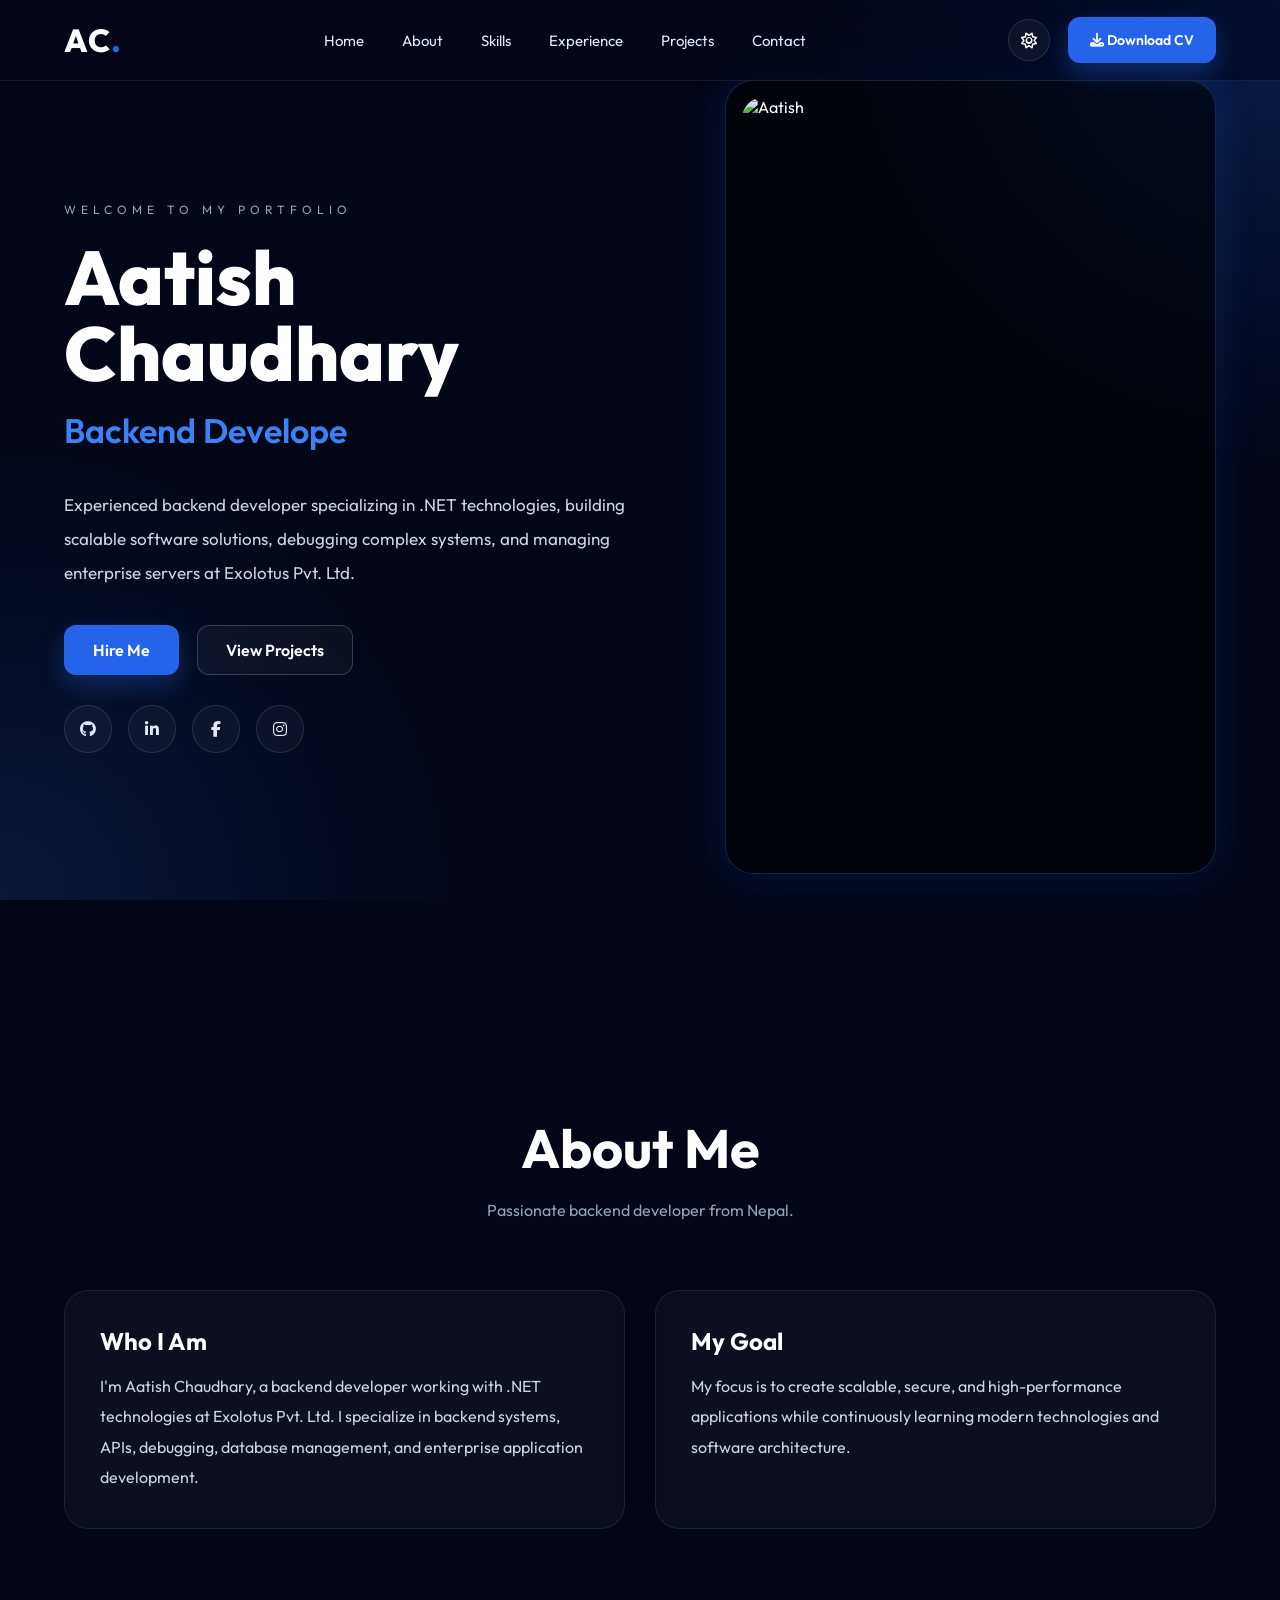
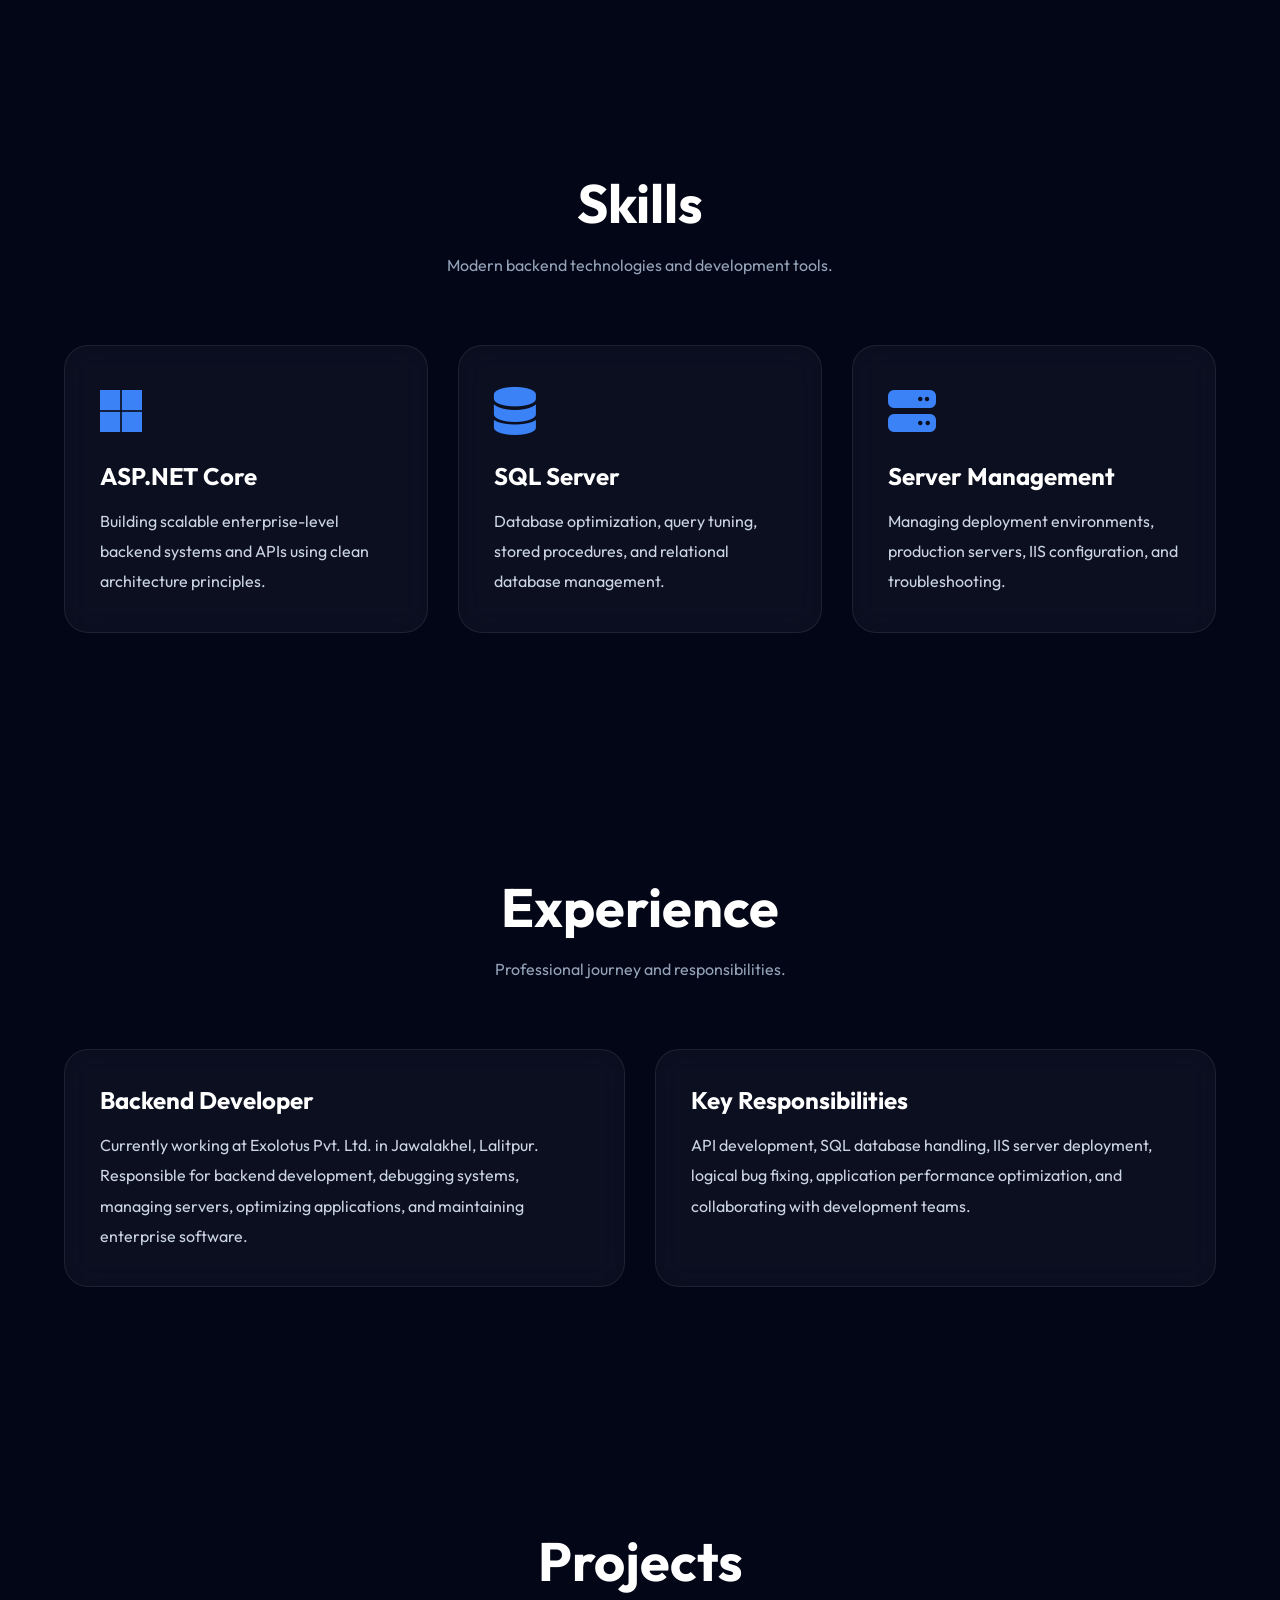
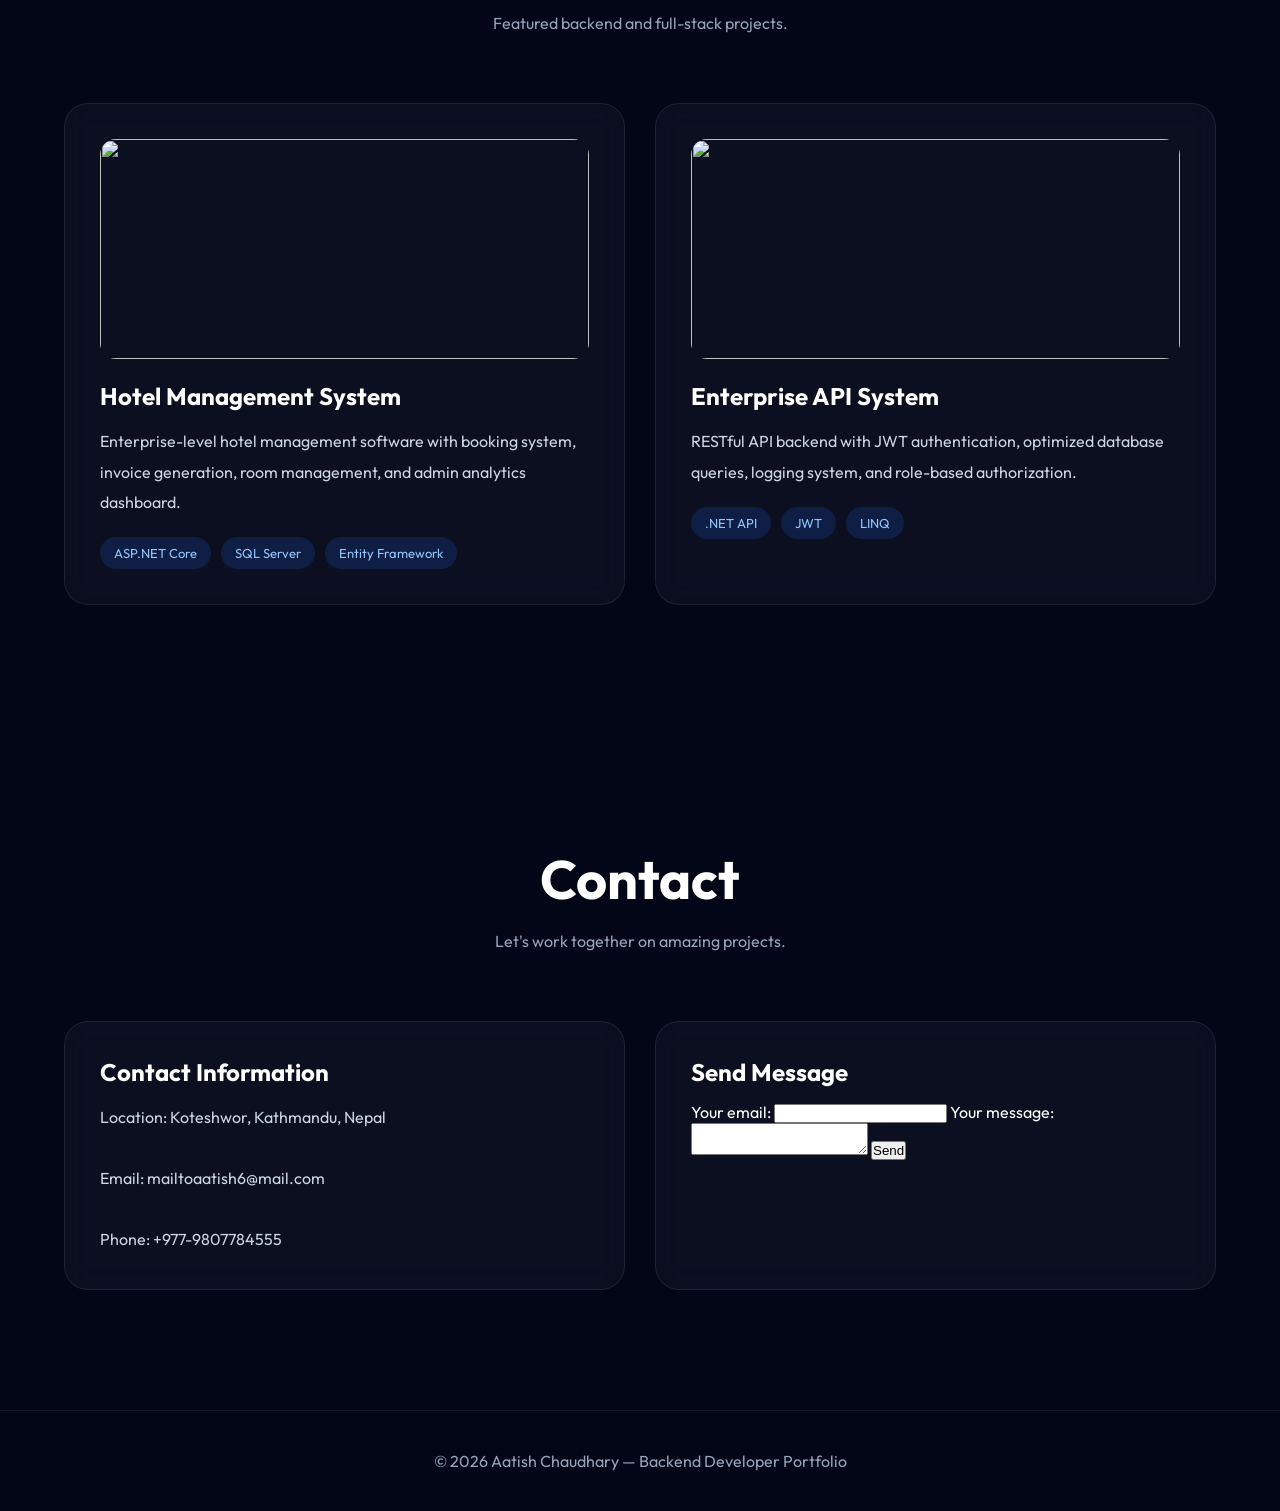
==== index.html @ d513e284 "Update index.html" ====
<!DOCTYPE html>
<html lang="en">
<head>
  <!-- Google tag (gtag.js) -->
<script async src="https://www.googletagmanager.com/gtag/js?id=G-N136J5QZ70"></script>
<script>
  window.dataLayer = window.dataLayer || [];
  function gtag(){dataLayer.push(arguments);}
  gtag('js', new Date());

  gtag('config', 'G-N136J5QZ70');
</script>
  <meta charset="UTF-8" />
  <meta name="viewport" content="width=device-width, initial-scale=1.0" />
  <title>Aatish Chaudhary | Portfolio</title>

  <link rel="preconnect" href="https://fonts.googleapis.com">
  <link rel="preconnect" href="https://fonts.gstatic.com" crossorigin>
  <link href="https://fonts.googleapis.com/css2?family=Outfit:wght@300;400;500;600;700;800&display=swap" rel="stylesheet">
  <link rel="stylesheet" href="https://cdnjs.cloudflare.com/ajax/libs/font-awesome/6.5.2/css/all.min.css"/>

  <style>
    *{
      margin:0;
      padding:0;
      box-sizing:border-box;
      scroll-behavior:smooth;
    }

    body{
      font-family:'Outfit',sans-serif;
      background:#020617;
      color:#fff;
      overflow-x:hidden;
    }

    body::before{
      content:'';
      position:fixed;
      inset:0;
      background:url('https://images.unsplash.com/photo-1516321318423-f06f85e504b3?q=80&w=1600&auto=format&fit=crop') center/cover;
      opacity:0.12;
      z-index:-2;
    }

    body::after{
      content:'';
      position:fixed;
      inset:0;
      background:radial-gradient(circle at top right, rgba(37,99,235,.25), transparent 30%),
      radial-gradient(circle at bottom left, rgba(59,130,246,.15), transparent 30%),
      #020617;
      z-index:-1;
    }

    .container{
      width:90%;
      max-width:1250px;
      margin:auto;
    }

    header{
      position:fixed;
      width:100%;
      top:0;
      z-index:999;
      border-bottom:1px solid rgba(255,255,255,0.08);
      backdrop-filter:blur(12px);
      background:rgba(2,6,23,0.55);
    }

    nav{
      height:80px;
      display:flex;
      justify-content:space-between;
      align-items:center;
    }

    .logo{
      font-size:32px;
      font-weight:800;
      letter-spacing:1px;
    }

    .logo span{
      color:#2563eb;
    }

    .nav-links{
      display:flex;
      gap:38px;
      list-style:none;
    }

    .nav-links a{
      color:#dbeafe;
      text-decoration:none;
      font-size:15px;
      transition:.3s;
    }

    .nav-links a:hover{
      color:#3b82f6;
    }

    .right-nav{
      display:flex;
      align-items:center;
      gap:18px;
    }

    .theme-btn{
      width:42px;
      height:42px;
      border-radius:50%;
      border:1px solid rgba(255,255,255,.12);
      display:flex;
      justify-content:center;
      align-items:center;
      cursor:pointer;
      color:#fff;
      background:rgba(255,255,255,0.04);
    }

    .cv-btn{
      background:#2563eb;
      color:#fff;
      padding:14px 22px;
      border-radius:12px;
      text-decoration:none;
      font-size:14px;
      font-weight:600;
      box-shadow:0 10px 25px rgba(37,99,235,.35);
      transition:.3s;
    }

    .cv-btn:hover{
      transform:translateY(-3px);
    }

    .hero{
      min-height:100vh;
      display:flex;
      align-items:center;
      padding-top:80px;
    }

    .hero-wrapper{
      display:grid;
      grid-template-columns:1.1fr .9fr;
      align-items:center;
      gap:60px;
    }

    .small-text{
      letter-spacing:5px;
      color:#94a3b8;
      font-size:12px;
      margin-bottom:22px;
    }

    .hero h1{
      font-size:76px;
      line-height:1;
      margin-bottom:18px;
      font-weight:800;
    }

    .typing{
      font-size:34px;
      color:#3b82f6;
      font-weight:600;
      height:55px;
      margin-bottom:24px;
    }

    .hero p{
      color:#cbd5e1;
      line-height:2;
      max-width:650px;
      margin-bottom:35px;
      font-size:17px;
    }

    .hero-buttons{
      display:flex;
      gap:18px;
      margin-bottom:30px;
      flex-wrap:wrap;
    }

    .btn{
      padding:14px 28px;
      border-radius:12px;
      text-decoration:none;
      font-weight:600;
      transition:.3s;
      border:1px solid transparent;
    }

    .btn-primary{
      background:#2563eb;
      color:#fff;
      box-shadow:0 10px 25px rgba(37,99,235,.3);
    }

    .btn-secondary{
      border:1px solid rgba(255,255,255,.18);
      color:#fff;
      background:rgba(255,255,255,.04);
    }

    .btn:hover{
      transform:translateY(-5px);
    }

    .social-icons{
      display:flex;
      gap:16px;
    }

    .social-icons a{
      width:48px;
      height:48px;
      border-radius:50%;
      border:1px solid rgba(255,255,255,.12);
      display:flex;
      justify-content:center;
      align-items:center;
      color:#dbeafe;
      text-decoration:none;
      transition:.3s;
      background:rgba(255,255,255,.03);
    }

    .social-icons a:hover{
      background:#2563eb;
      transform:translateY(-4px);
      border-color:#2563eb;
    }

    .hero-image{
      display:flex;
      justify-content:center;
    }

    .image-box{
      width:100%;
      max-width:520px;
      border-radius:28px;
      padding:16px;
      background:rgba(0,0,0,.55);
      border:1px solid rgba(59,130,246,.25);
      box-shadow:0 0 40px rgba(37,99,235,.18);
    }

    .image-box img{
      width:100%;
      height:760px;
      object-fit:cover;
      border-radius:22px;
      display:block;
    }

    section{
      padding:120px 0;
    }

    .section-title{
      font-size:54px;
      text-align:center;
      margin-bottom:18px;
      font-weight:700;
    }

    .section-subtitle{
      text-align:center;
      color:#94a3b8;
      margin-bottom:70px;
    }

    .glass-card{
      background:rgba(255,255,255,.04);
      border:1px solid rgba(255,255,255,.08);
      border-radius:24px;
      padding:35px;
      backdrop-filter:blur(15px);
      transition:.4s;
    }

    .glass-card:hover{
      transform:translateY(-8px);
      border-color:#2563eb;
    }

    .skills-grid,
    .project-grid{
      display:grid;
      grid-template-columns:repeat(auto-fit,minmax(280px,1fr));
      gap:30px;
    }

    .skill-icon{
      font-size:48px;
      margin-bottom:20px;
      color:#3b82f6;
    }

    .glass-card h3{
      margin-bottom:15px;
      font-size:24px;
    }

    .glass-card p{
      color:#cbd5e1;
      line-height:1.9;
    }

    .project-img{
      width:100%;
      height:220px;
      border-radius:16px;
      object-fit:cover;
      margin-bottom:22px;
    }

    .tags{
      display:flex;
      gap:10px;
      flex-wrap:wrap;
      margin-top:20px;
    }

    .tags span{
      background:rgba(37,99,235,.18);
      color:#93c5fd;
      padding:8px 14px;
      border-radius:50px;
      font-size:13px;
    }

    footer{
      text-align:center;
      padding:40px 20px;
      border-top:1px solid rgba(255,255,255,.08);
      color:#94a3b8;
    }

    .menu-btn{
      display:none;
      font-size:28px;
      cursor:pointer;
    }

    .fade-up{
      opacity:0;
      transform:translateY(60px);
      transition:all .8s ease;
    }

    .fade-up.show{
      opacity:1;
      transform:translateY(0);
    }

    @media(max-width:992px){
      .hero-wrapper{
        grid-template-columns:1fr;
      }

      .hero-image{
        order:-1;
      }

      .hero h1{
        font-size:58px;
      }
    }

    @media(max-width:768px){
      .nav-links{
        position:absolute;
        top:85px;
        right:-100%;
        flex-direction:column;
        width:260px;
        padding:30px;
        background:#081120;
        border-radius:20px;
        transition:.4s;
      }

      .nav-links.active{
        right:5%;
      }

      .menu-btn{
        display:block;
      }

      .hero h1{
        font-size:46px;
      }

      .typing{
        font-size:28px;
      }

      .image-box img{
        height:540px;
      }

      .cv-btn{
        display:none;
      }
    }
  </style>
</head>
<body>

<header>
  <div class="container">
    <nav>
      <div class="logo">AC<span>.</span></div>

      <ul class="nav-links" id="navLinks">
        <li><a href="#home">Home</a></li>
        <li><a href="#about">About</a></li>
        <li><a href="#skills">Skills</a></li>
        <li><a href="#experience">Experience</a></li>
        <li><a href="#projects">Projects</a></li>
        <li><a href="#contact">Contact</a></li>
      </ul>

      <div class="right-nav">
        <div class="theme-btn">
          <i class="fa-regular fa-sun"></i>
        </div>

        <a href="#" class="cv-btn">
          <i class="fa-solid fa-download"></i>
          Download CV
        </a>

        <div class="menu-btn" id="menuBtn">
          <i class="fa-solid fa-bars"></i>
        </div>
      </div>
    </nav>
  </div>
</header>

<section class="hero" id="home">
  <div class="container">
    <div class="hero-wrapper">

      <div class="hero-content fade-up">
        <div class="small-text">WELCOME TO MY PORTFOLIO</div>

        <h1>Aatish Chaudhary</h1>

        <div class="typing" id="typing"></div>

        <p>
          Experienced backend developer specializing in .NET technologies,
          building scalable software solutions, debugging complex systems,
          and managing enterprise servers at Exolotus Pvt. Ltd.
        </p>

        <div class="hero-buttons">
          <a href="#contact" class="btn btn-primary">Hire Me</a>
          <a href="#projects" class="btn btn-secondary">View Projects</a>
        </div>

        <div class="social-icons">
          <a href="https://github.com/aatishchuadhary/portfolio-of-aatish"><i class="fab fa-github"></i></a>
          <a href="https://www.linkedin.com/in/aatish-sah-36540b397/"><i class="fab fa-linkedin-in"></i></a>
          <a href="https://www.facebook.com/aatish.chaudhary.9699"><i class="fab fa-facebook-f"></i></a>
          <a href="https://www.instagram.com/aatish_chaudhary.00/"><i class="fab fa-instagram"></i></a>
         
        </div>
      </div>

      <div class="hero-image fade-up">
        <div class="image-box">
          <img src="https://scontent.fktm7-1.fna.fbcdn.net/v/t39.30808-6/672090589_1490977452747869_397049045565625616_n.jpg?stp=cp6_dst-jpg_tt6&_nc_cat=109&ccb=1-7&_nc_sid=833d8c&_nc_ohc=H-63c7S5GJcQ7kNvwE8J29q&_nc_oc=AdrLQWDGT8o84Ppo8acrTDMkpUPXlMUWBWUPKM4FJNbA1GM5ktlT85_0NutCvvm22Eo7PyF0a673WIXcSrPZhERl&_nc_zt=23&_nc_ht=scontent.fktm7-1.fna&_nc_gid=1mEO2NANvdMpDQco3bypkw&_nc_ss=7b2a8&oh=00_Af6sh8P36oJLIwWpcfqDfPRomAZqruqWjAom2bLaLCH6Ag&oe=6A111832" alt="Aatish">
        </div>
      </div>

    </div>
  </div>
</section>

<section id="about">
  <div class="container">
    <h2 class="section-title">About Me</h2>
    <p class="section-subtitle">Passionate backend developer from Nepal.</p>

    <div class="skills-grid">

      <div class="glass-card fade-up">
        <h3>Who I Am</h3>
        <p>
          I'm Aatish Chaudhary, a backend developer working with .NET technologies at Exolotus Pvt. Ltd.
          I specialize in backend systems, APIs, debugging, database management, and enterprise application development.
        </p>
      </div>

      <div class="glass-card fade-up">
        <h3>My Goal</h3>
        <p>
          My focus is to create scalable, secure, and high-performance applications while continuously learning modern technologies and software architecture.
        </p>
      </div>

    </div>
  </div>
</section>

<section id="skills">
  <div class="container">
    <h2 class="section-title">Skills</h2>
    <p class="section-subtitle">Modern backend technologies and development tools.</p>

    <div class="skills-grid">

      <div class="glass-card fade-up">
        <div class="skill-icon"><i class="fa-brands fa-microsoft"></i></div>
        <h3>ASP.NET Core</h3>
        <p>Building scalable enterprise-level backend systems and APIs using clean architecture principles.</p>
      </div>

      <div class="glass-card fade-up">
        <div class="skill-icon"><i class="fa-solid fa-database"></i></div>
        <h3>SQL Server</h3>
        <p>Database optimization, query tuning, stored procedures, and relational database management.</p>
      </div>

      <div class="glass-card fade-up">
        <div class="skill-icon"><i class="fa-solid fa-server"></i></div>
        <h3>Server Management</h3>
        <p>Managing deployment environments, production servers, IIS configuration, and troubleshooting.</p>
      </div>

    </div>
  </div>
</section>

<section id="experience">
  <div class="container">
    <h2 class="section-title">Experience</h2>
    <p class="section-subtitle">Professional journey and responsibilities.</p>

    <div class="skills-grid">

      <div class="glass-card fade-up">
        <h3>Backend Developer</h3>
        <p>
          Currently working at Exolotus Pvt. Ltd. in Jawalakhel, Lalitpur. Responsible for backend development, debugging systems, managing servers, optimizing applications, and maintaining enterprise software.
        </p>
      </div>

      <div class="glass-card fade-up">
        <h3>Key Responsibilities</h3>
        <p>
          API development, SQL database handling, IIS server deployment, logical bug fixing, application performance optimization, and collaborating with development teams.
        </p>
      </div>

    </div>
  </div>
</section>

<section id="projects">
  <div class="container">
    <h2 class="section-title">Projects</h2>
    <p class="section-subtitle">Featured backend and full-stack projects.</p>

    <div class="project-grid">

      <div class="glass-card fade-up">
        <img class="project-img" src="https://images.unsplash.com/photo-1556740749-887f6717d7e4?q=80&w=1200&auto=format&fit=crop">

        <h3>Hotel Management System</h3>
        <p>Enterprise-level hotel management software with booking system, invoice generation, room management, and admin analytics dashboard.</p>

        <div class="tags">
          <span>ASP.NET Core</span>
          <span>SQL Server</span>
          <span>Entity Framework</span>
        </div>
      </div>

      <div class="glass-card fade-up">
        <img class="project-img" src="https://images.unsplash.com/photo-1516321318423-f06f85e504b3?q=80&w=1200&auto=format&fit=crop">

        <h3>Enterprise API System</h3>
        <p>RESTful API backend with JWT authentication, optimized database queries, logging system, and role-based authorization.</p>

        <div class="tags">
          <span>.NET API</span>
          <span>JWT</span>
          <span>LINQ</span>
        </div>
      </div>

    </div>
  </div>
</section>

<section id="contact">
  <div class="container">
    <h2 class="section-title">Contact</h2>
    <p class="section-subtitle">Let's work together on amazing projects.</p>

    <div class="skills-grid">

      <div class="glass-card fade-up">
        <h3>Contact Information</h3>
        <p>
          Location: Koteshwor, Kathmandu, Nepal<br><br>
          Email: mailtoaatish6@mail.com<br><br>
          Phone: +977-9807784555


        </p>
      </div>

      <div class="glass-card fade-up">
        <h3>Send Message</h3>

       <!-- modify this form HTML and place wherever you want your form -->
<form
  action="https://formspree.io/f/mlgvbbkd"
  method="POST"
>
  <label>
    Your email:
    <input type="email" name="email">
  </label>
  <label>
    Your message:
    <textarea name="message"></textarea>
  </label>
  <!-- your other form fields go here -->
  <button type="submit">Send</button>
</form>
      </div>

    </div>
  </div>
</section>

<footer>
  <p>© 2026 Aatish Chaudhary — Backend Developer Portfolio</p>
</footer>

<script>
  const menuBtn = document.getElementById('menuBtn');
  const navLinks = document.getElementById('navLinks');

  menuBtn.addEventListener('click', () => {
    navLinks.classList.toggle('active');
  });

  const roles = [
    'Backend Developer',
    '.NET Developer',
    'Software Engineer',
    'API Developer'
  ];

  let roleIndex = 0;
  let charIndex = 0;
  let currentRole = '';
  let isDeleting = false;

  const typing = document.getElementById('typing');

  function typeEffect() {
    currentRole = roles[roleIndex];

    if (!isDeleting) {
      typing.textContent = currentRole.substring(0, charIndex++);

      if (charIndex > currentRole.length) {
        isDeleting = true;
        setTimeout(typeEffect, 1200);
        return;
      }
    } else {
      typing.textContent = currentRole.substring(0, charIndex--);

      if (charIndex < 0) {
        isDeleting = false;
        roleIndex = (roleIndex + 1) % roles.length;
      }
    }

    setTimeout(typeEffect, isDeleting ? 50 : 120);
  }

  typeEffect();

  const fadeElements = document.querySelectorAll('.fade-up');

  const observer = new IntersectionObserver(entries => {
    entries.forEach(entry => {
      if(entry.isIntersecting){
        entry.target.classList.add('show');
      }
    });
  }, {threshold:0.2});

  fadeElements.forEach(el => observer.observe(el));
</script>

</body>
</html>
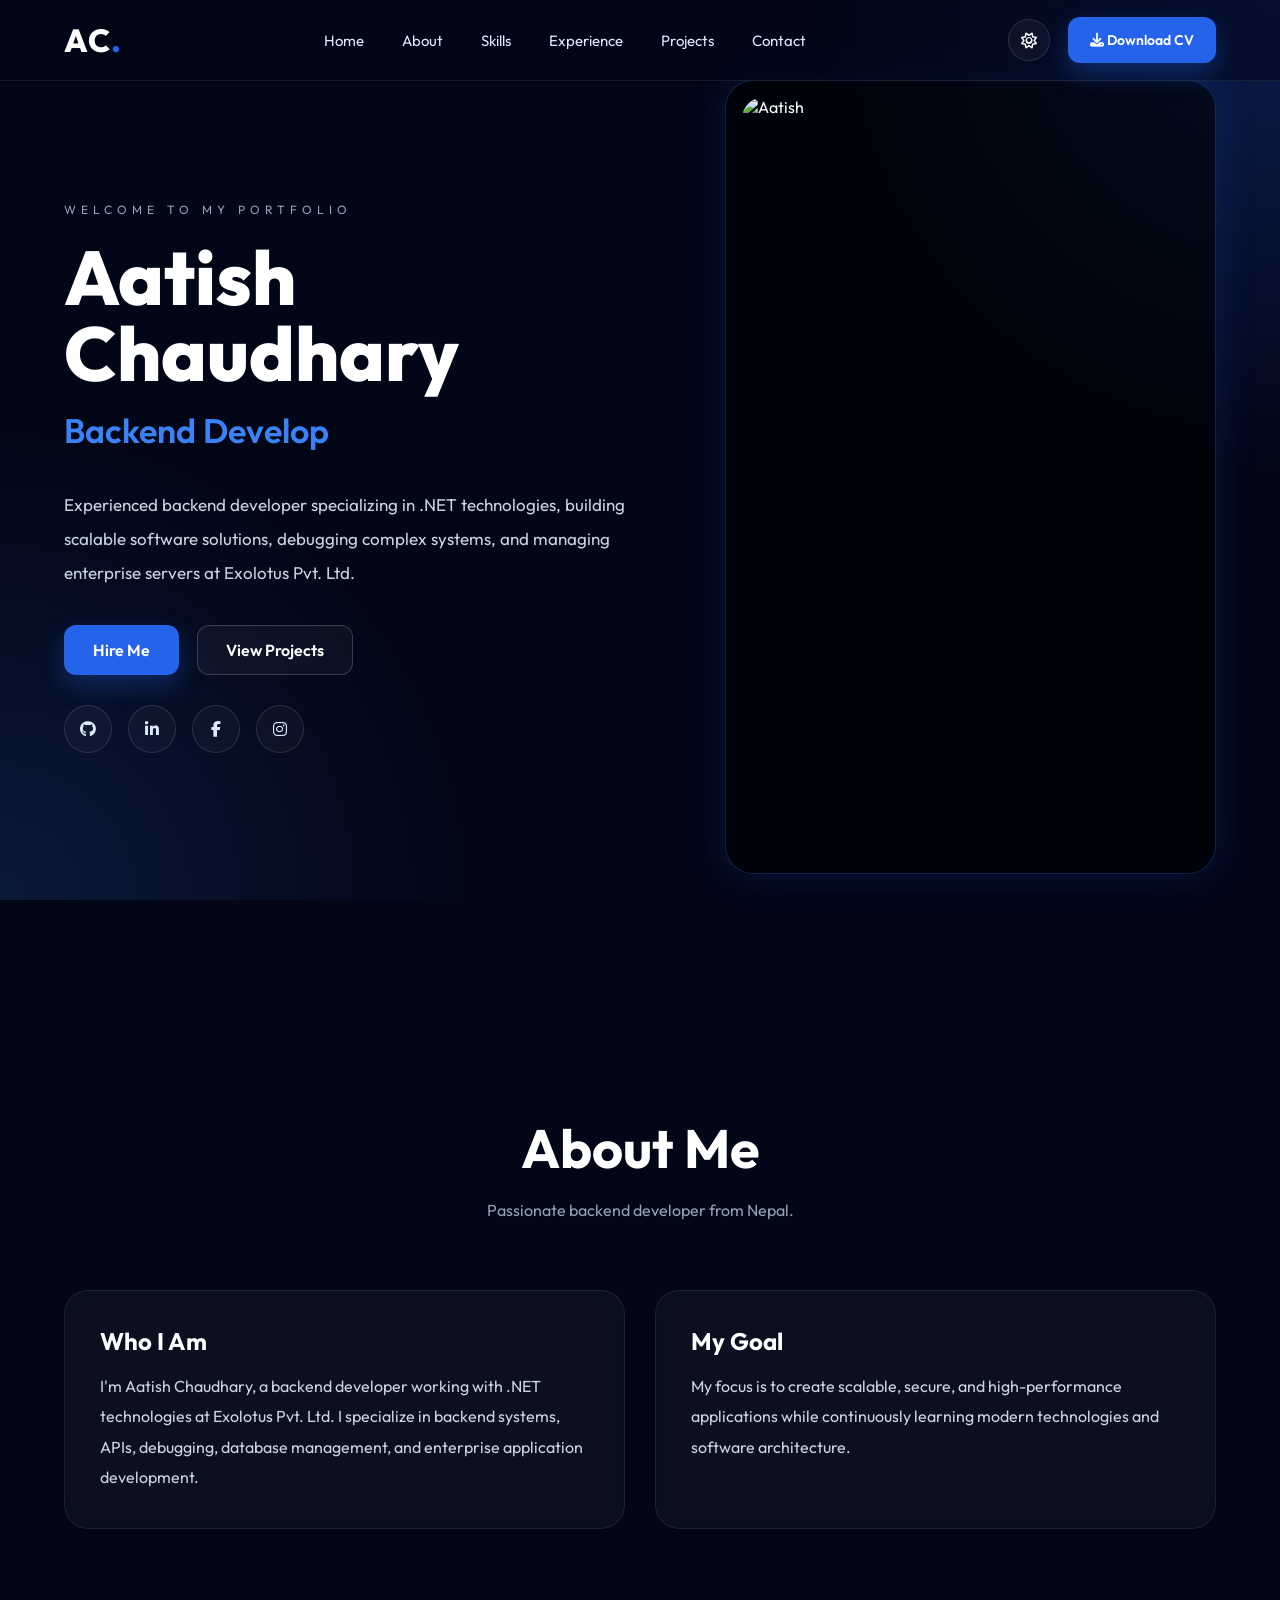
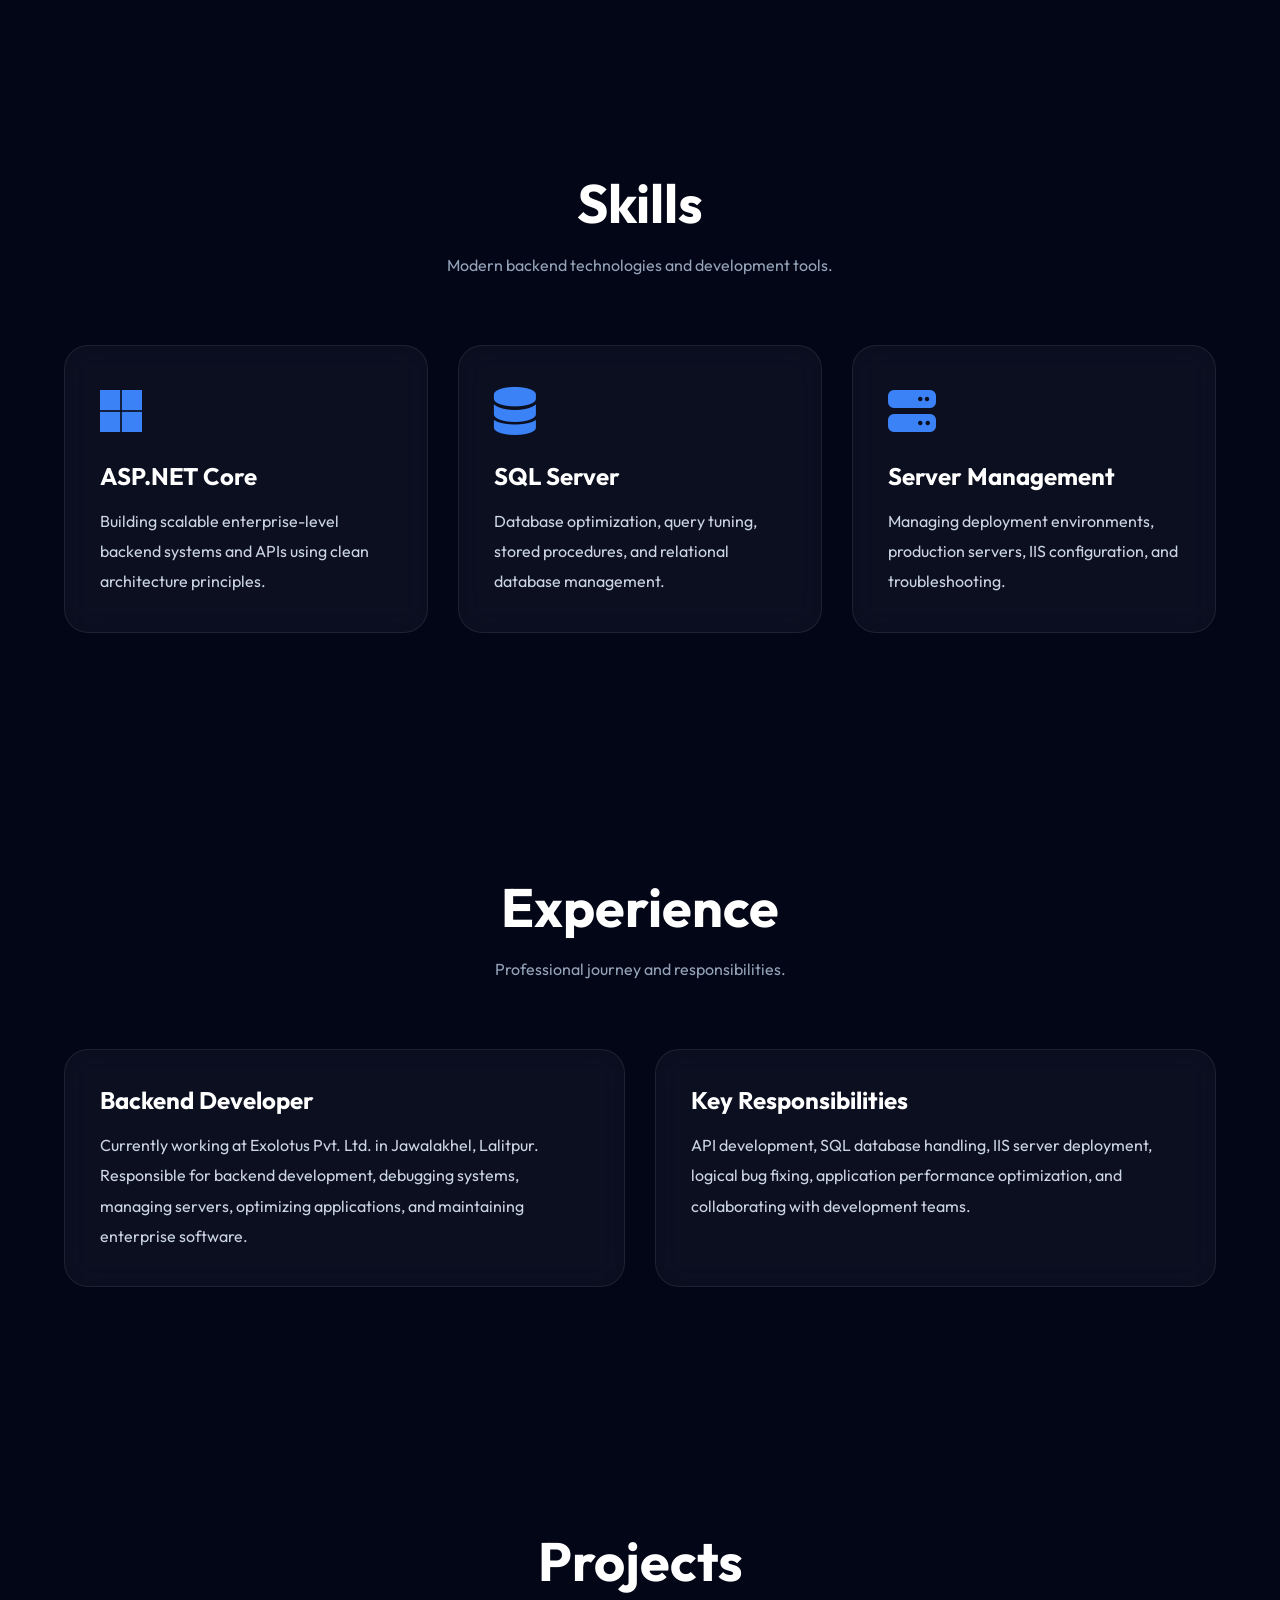
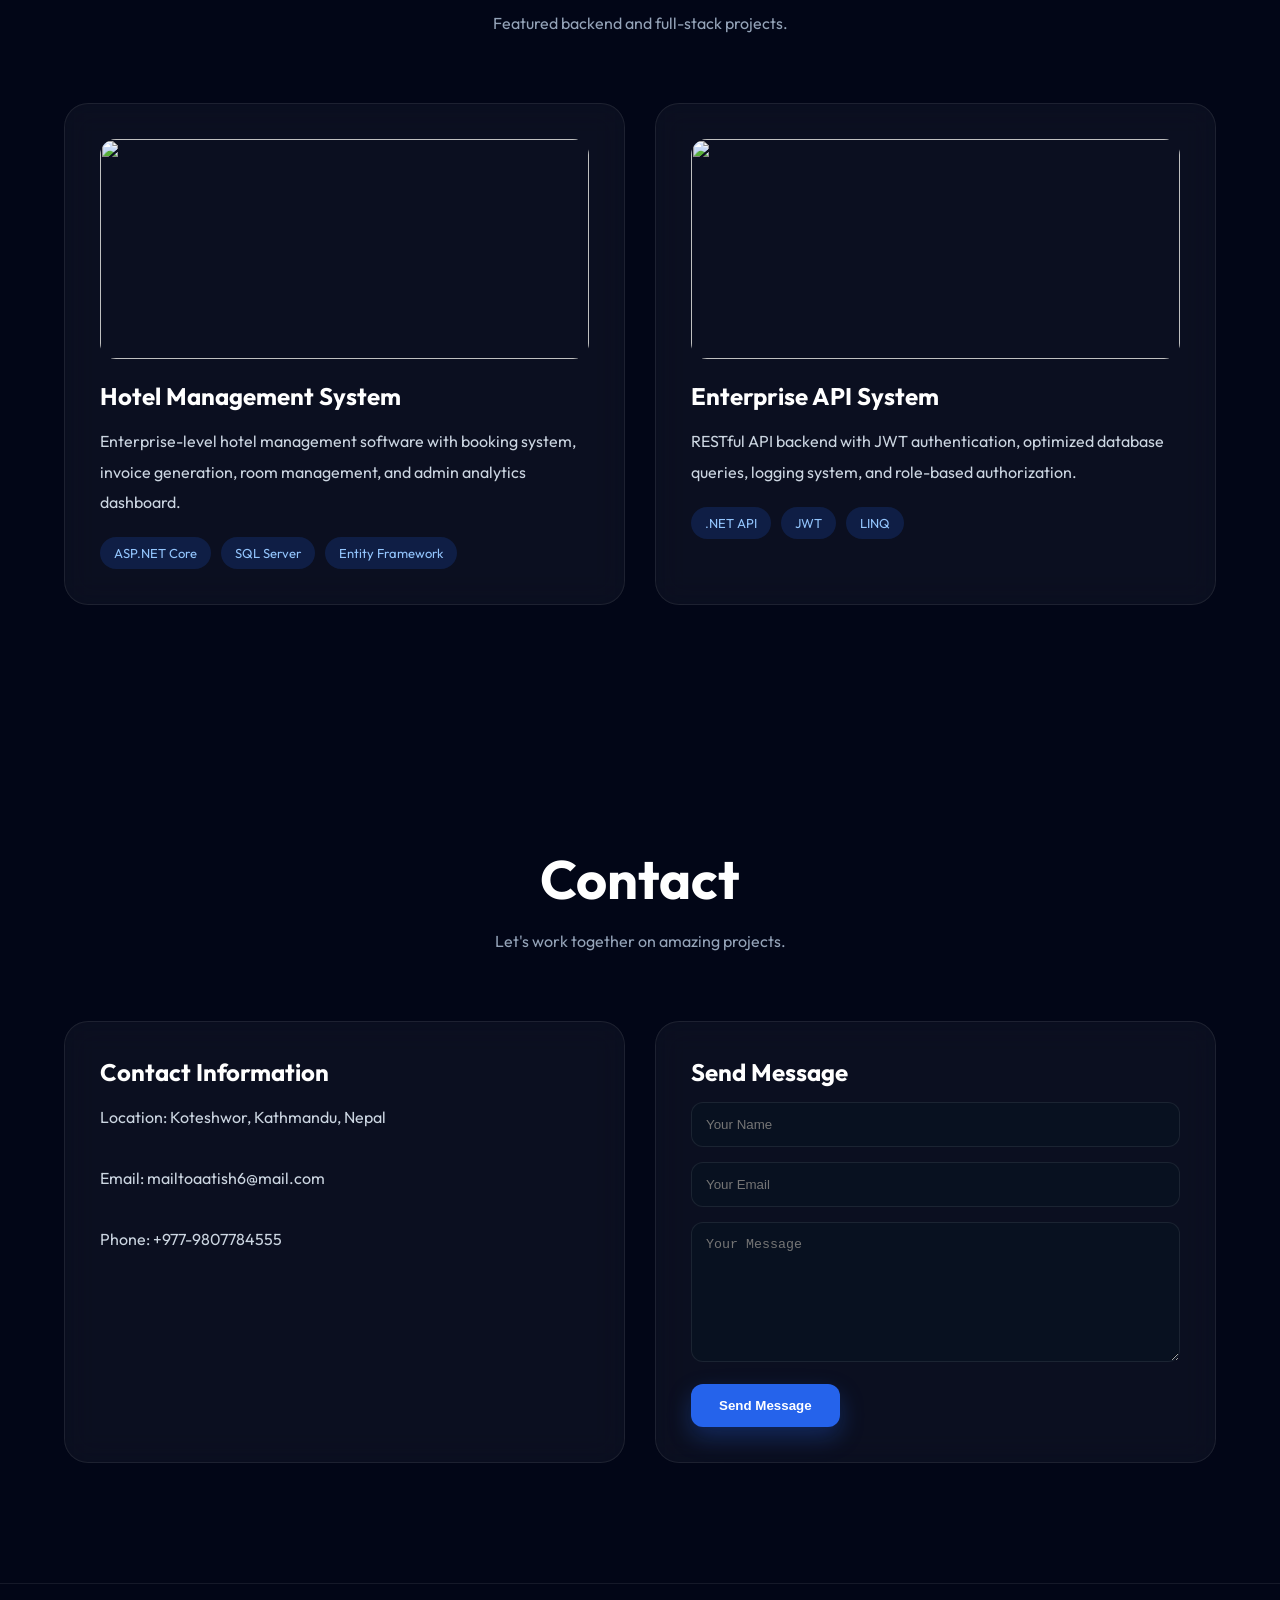
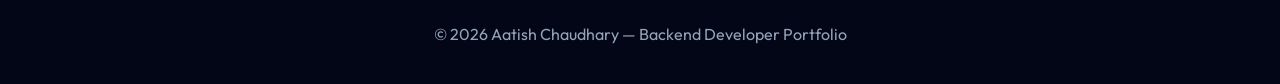
==== commit 75e09c72: "Update index.html" ====
--- a/index.html
+++ b/index.html
@@ -630,21 +630,15 @@
         <h3>Send Message</h3>
 
        <!-- modify this form HTML and place wherever you want your form -->
-<form
-  action="https://formspree.io/f/mlgvbbkd"
-  method="POST"
->
-  <label>
-    Your email:
-    <input type="email" name="email">
-  </label>
-  <label>
-    Your message:
-    <textarea name="message"></textarea>
-  </label>
-  <!-- your other form fields go here -->
-  <button type="submit">Send</button>
-</form>
+ <form>
+          <input type="text" placeholder="Your Name" style="width:100%;padding:14px;margin-bottom:15px;background:#081120;border:1px solid rgba(255,255,255,.08);border-radius:12px;color:white;">
+
+          <input type="email" placeholder="Your Email" style="width:100%;padding:14px;margin-bottom:15px;background:#081120;border:1px solid rgba(255,255,255,.08);border-radius:12px;color:white;">
+
+          <textarea placeholder="Your Message" style="width:100%;height:140px;padding:14px;background:#081120;border:1px solid rgba(255,255,255,.08);border-radius:12px;color:white;"></textarea>
+
+          <button class="btn btn-primary" style="margin-top:18px;border:none;cursor:pointer;">Send Message</button>
+        </form>
       </div>
 
     </div>
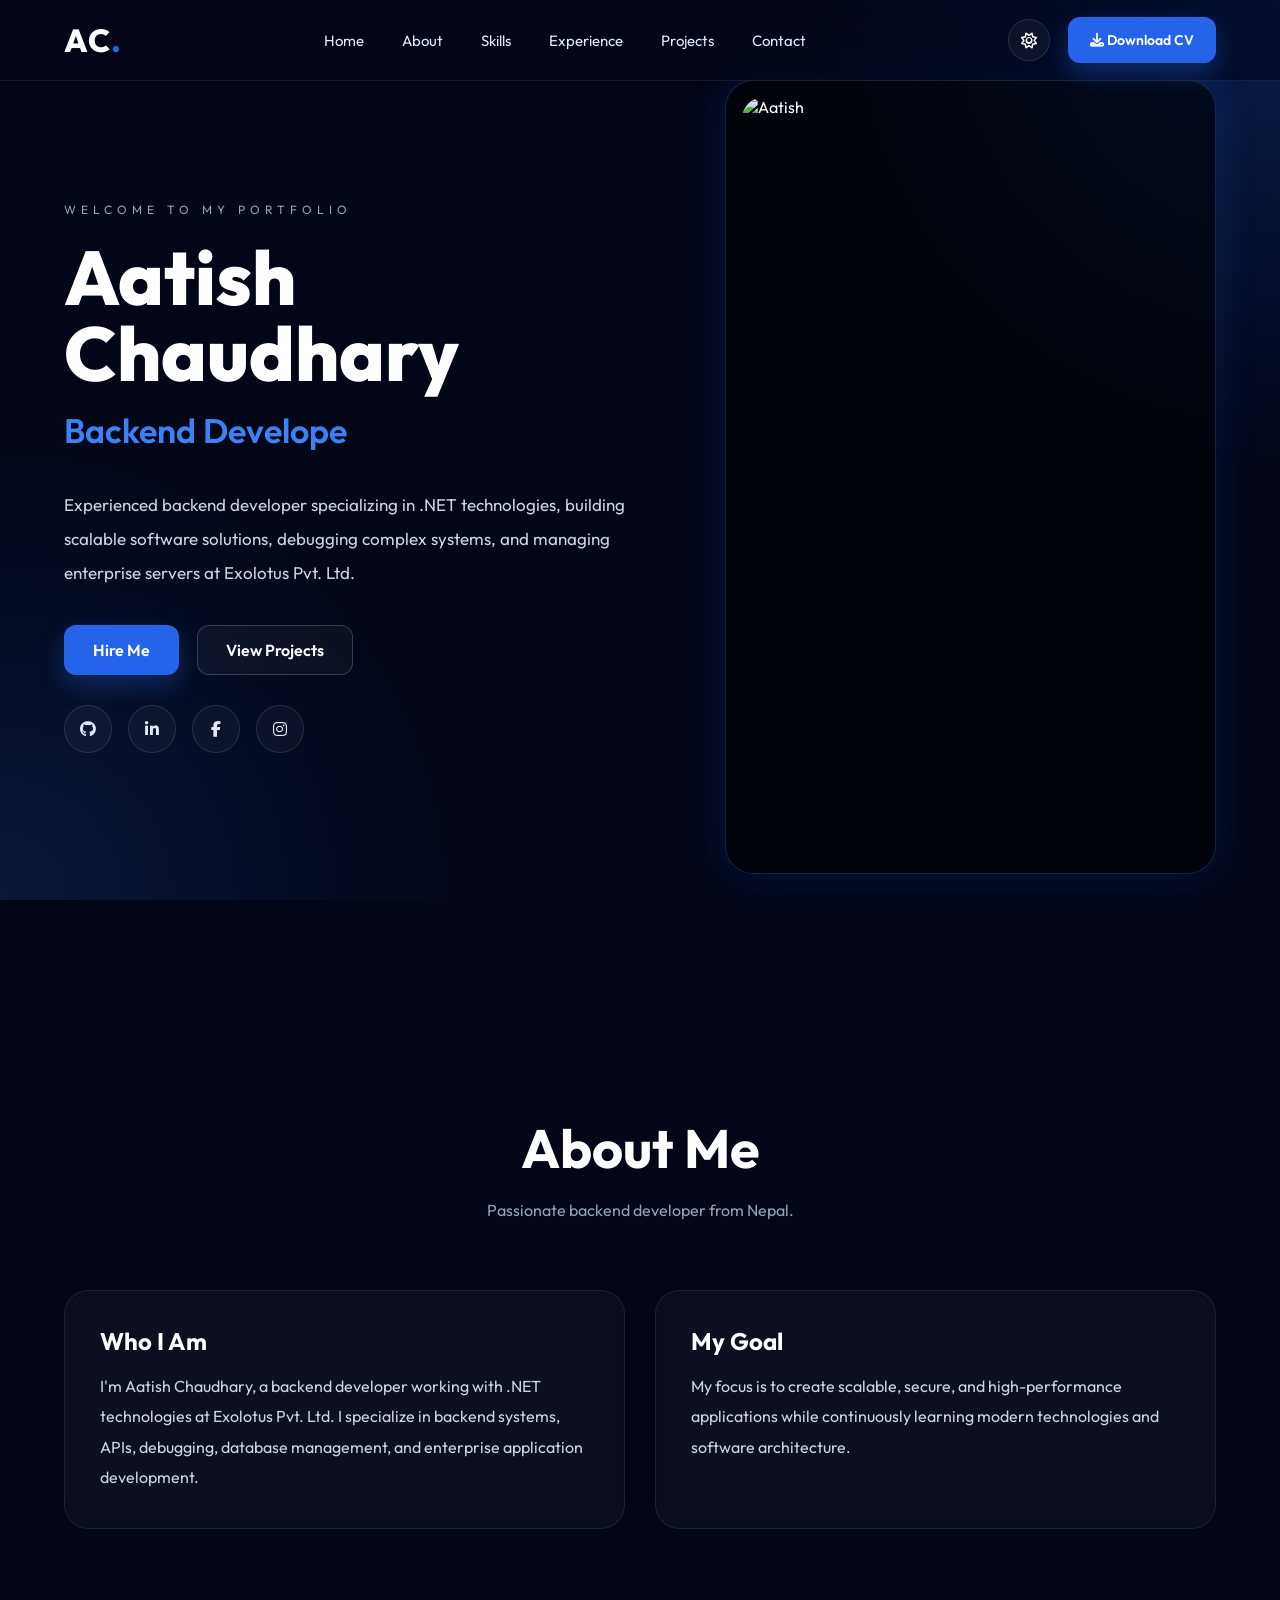
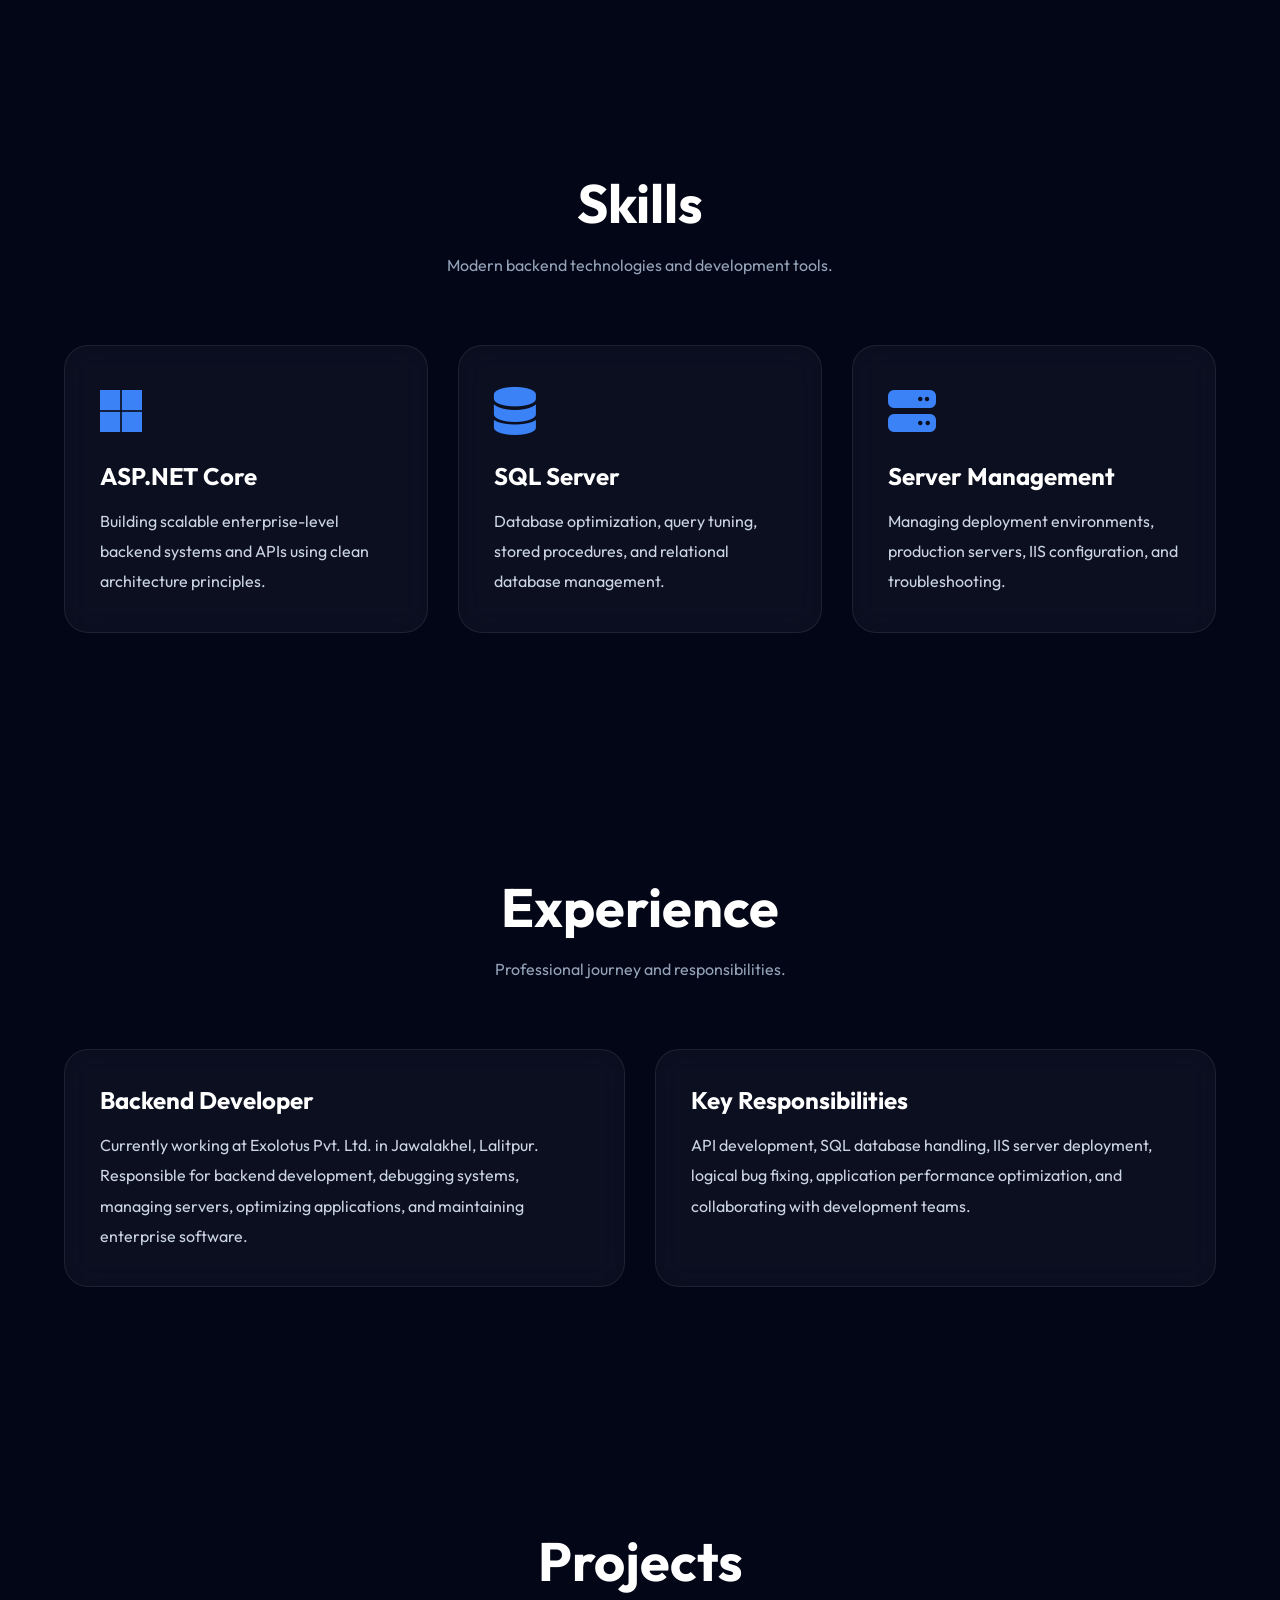
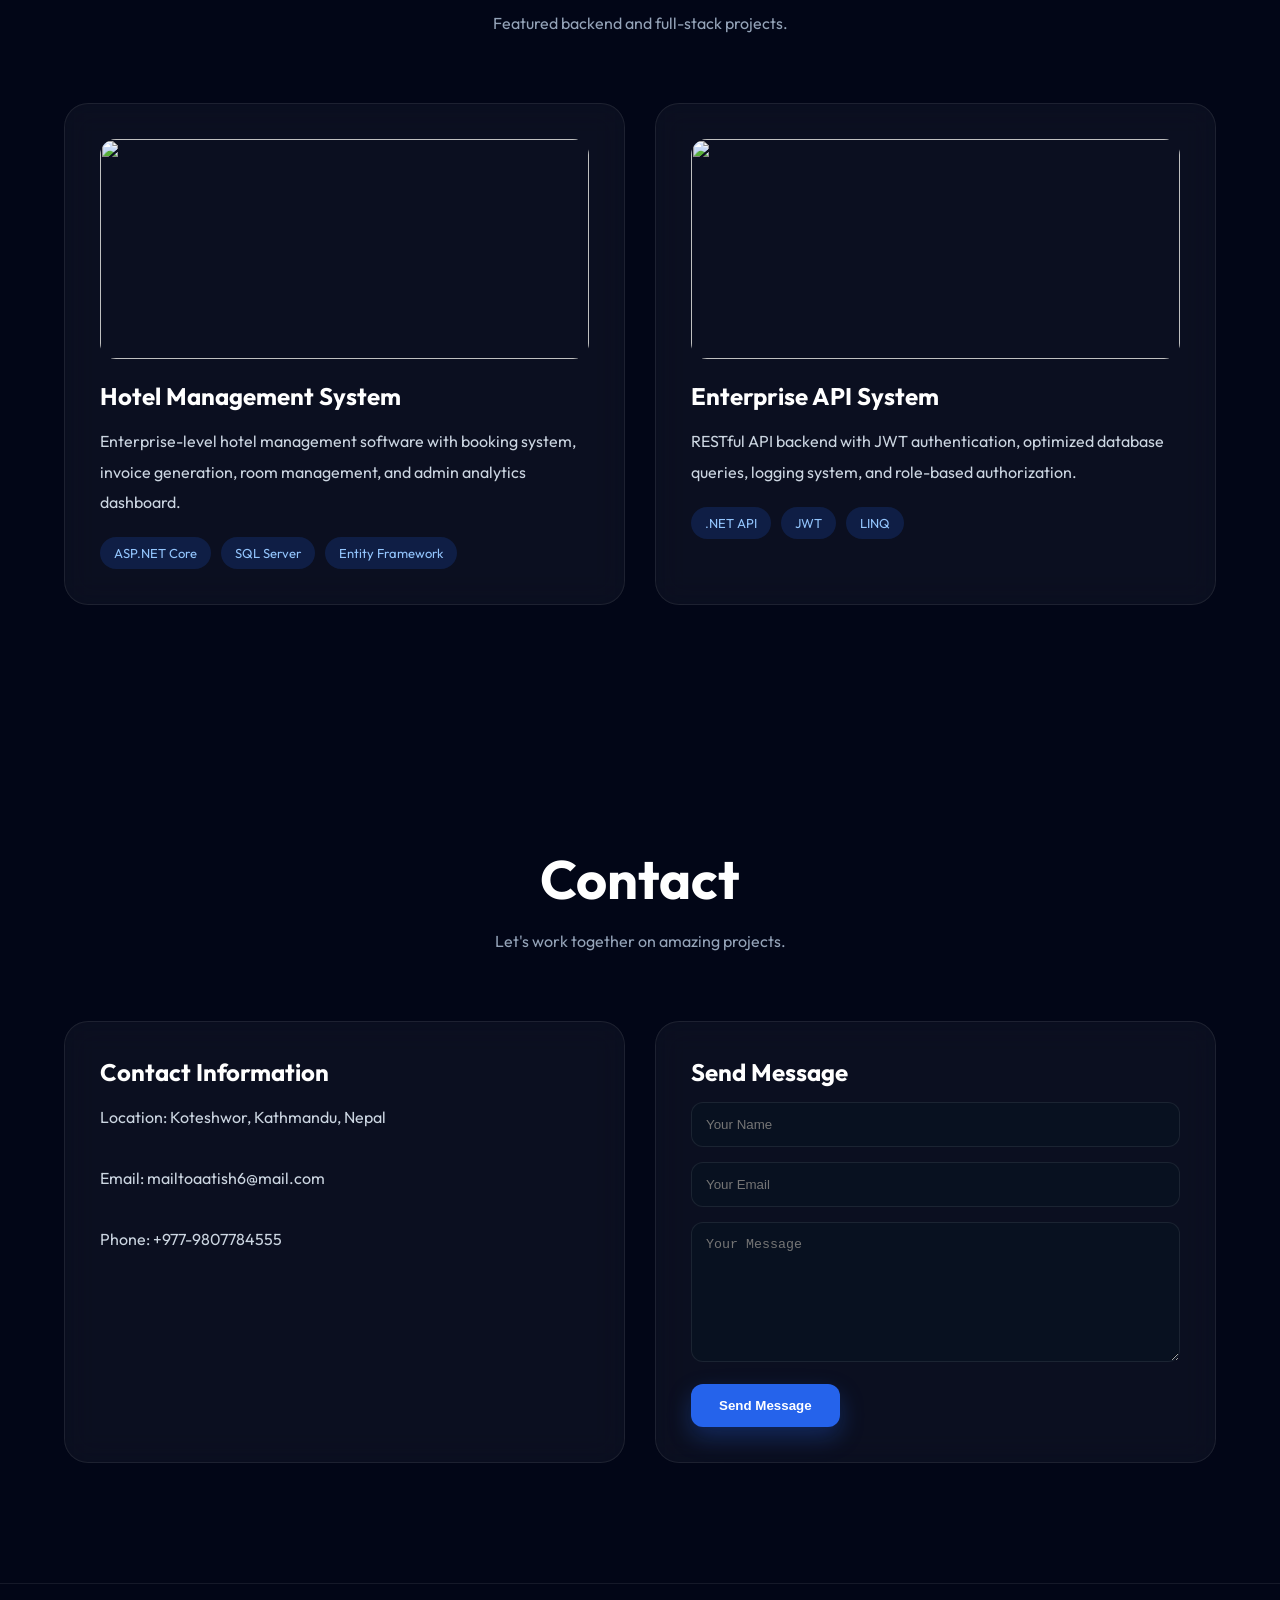
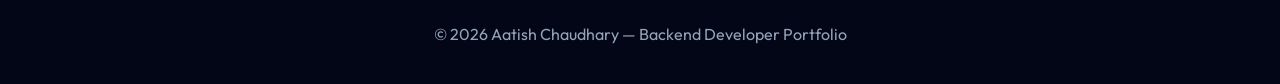
==== commit bf2bbc0e: "Update index.html" ====
--- a/index.html
+++ b/index.html
@@ -626,20 +626,44 @@
         </p>
       </div>
 
-      <div class="glass-card fade-up">
-        <h3>Send Message</h3>
-
-       <!-- modify this form HTML and place wherever you want your form -->
- <form>
-          <input type="text" placeholder="Your Name" style="width:100%;padding:14px;margin-bottom:15px;background:#081120;border:1px solid rgba(255,255,255,.08);border-radius:12px;color:white;">
-
-          <input type="email" placeholder="Your Email" style="width:100%;padding:14px;margin-bottom:15px;background:#081120;border:1px solid rgba(255,255,255,.08);border-radius:12px;color:white;">
-
-          <textarea placeholder="Your Message" style="width:100%;height:140px;padding:14px;background:#081120;border:1px solid rgba(255,255,255,.08);border-radius:12px;color:white;"></textarea>
-
-          <button class="btn btn-primary" style="margin-top:18px;border:none;cursor:pointer;">Send Message</button>
-        </form>
-      </div>
+     <div class="glass-card fade-up">
+  <h3>Send Message</h3>
+
+  <form action="https://formspree.io/f/mlgvbbkd" method="POST">
+
+    <input 
+      type="text" 
+      name="name"
+      placeholder="Your Name"
+      required
+      style="width:100%;padding:14px;margin-bottom:15px;background:#081120;border:1px solid rgba(255,255,255,.08);border-radius:12px;color:white;"
+    >
+
+    <input 
+      type="email" 
+      name="email"
+      placeholder="Your Email"
+      required
+      style="width:100%;padding:14px;margin-bottom:15px;background:#081120;border:1px solid rgba(255,255,255,.08);border-radius:12px;color:white;"
+    >
+
+    <textarea 
+      name="message"
+      placeholder="Your Message"
+      required
+      style="width:100%;height:140px;padding:14px;background:#081120;border:1px solid rgba(255,255,255,.08);border-radius:12px;color:white;"
+    ></textarea>
+
+    <button 
+      type="submit"
+      class="btn btn-primary" 
+      style="margin-top:18px;border:none;cursor:pointer;"
+    >
+      Send Message
+    </button>
+
+  </form>
+</div>
 
     </div>
   </div>
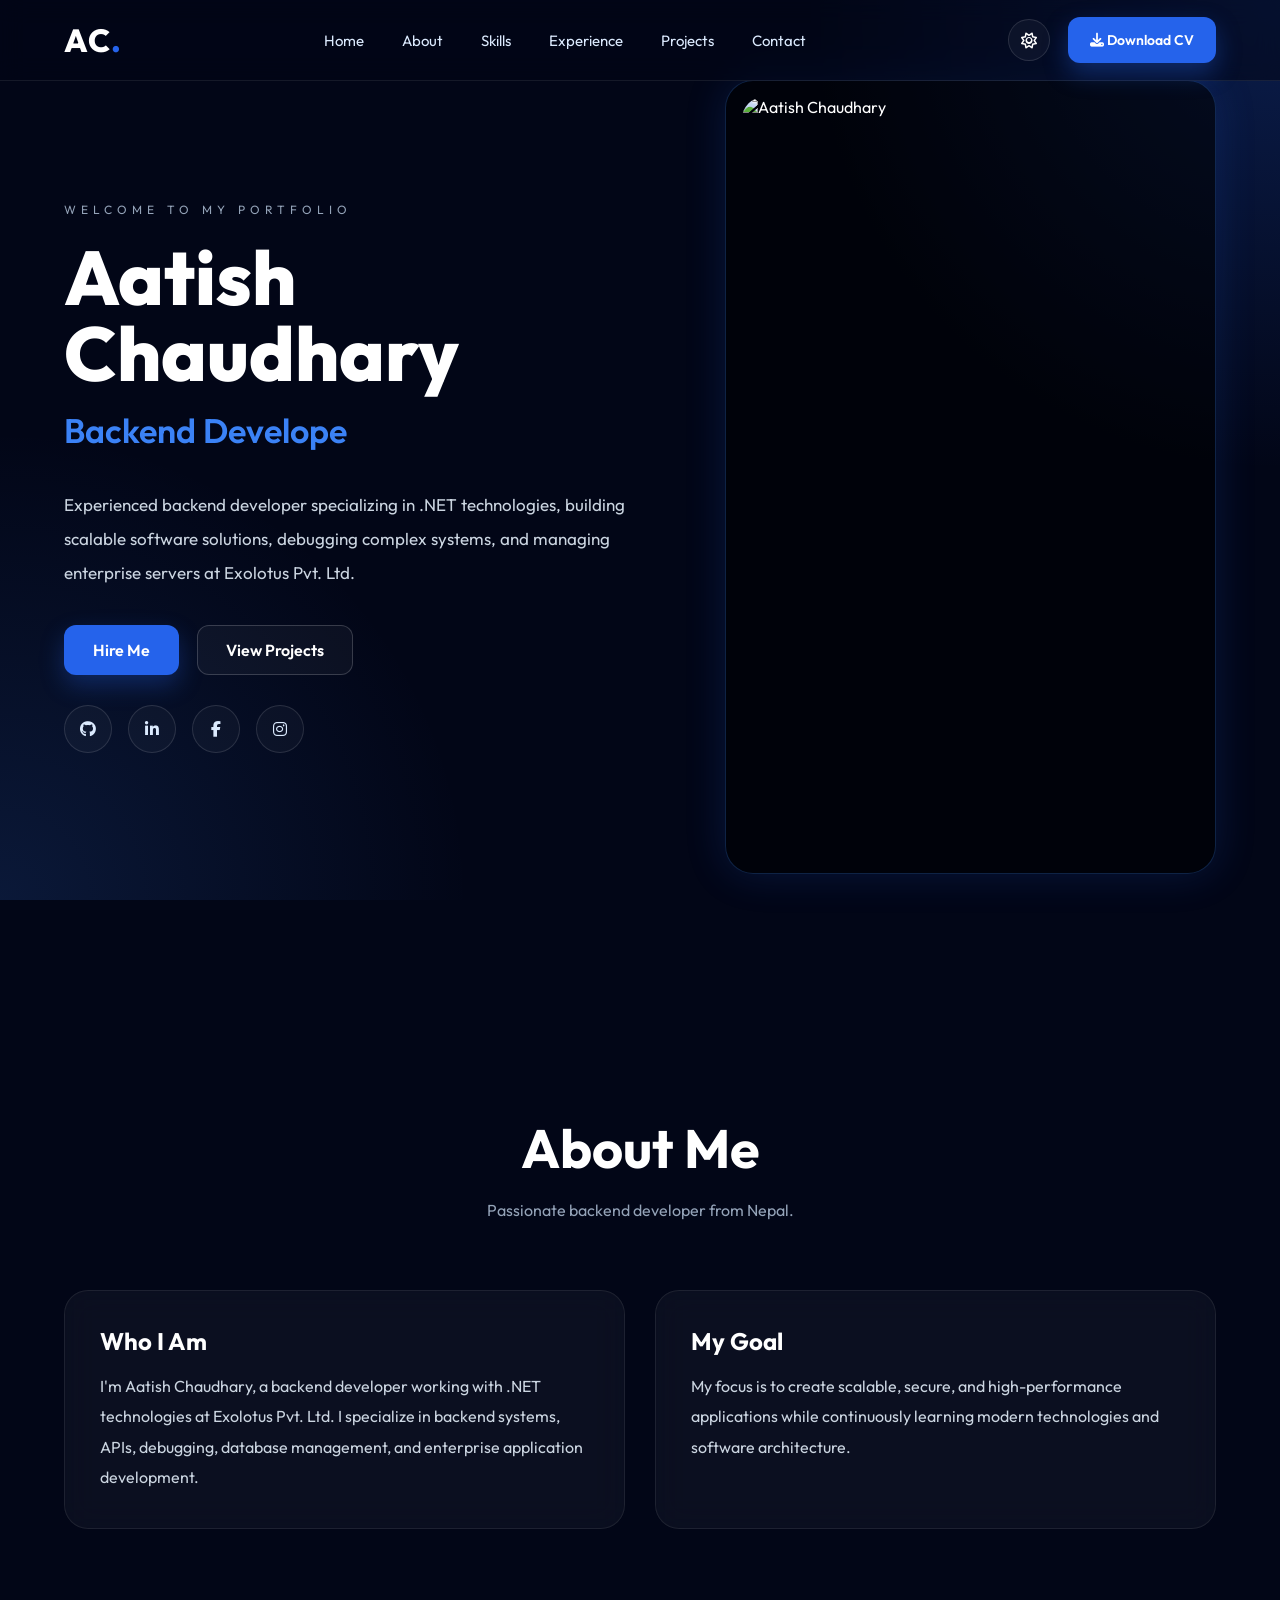
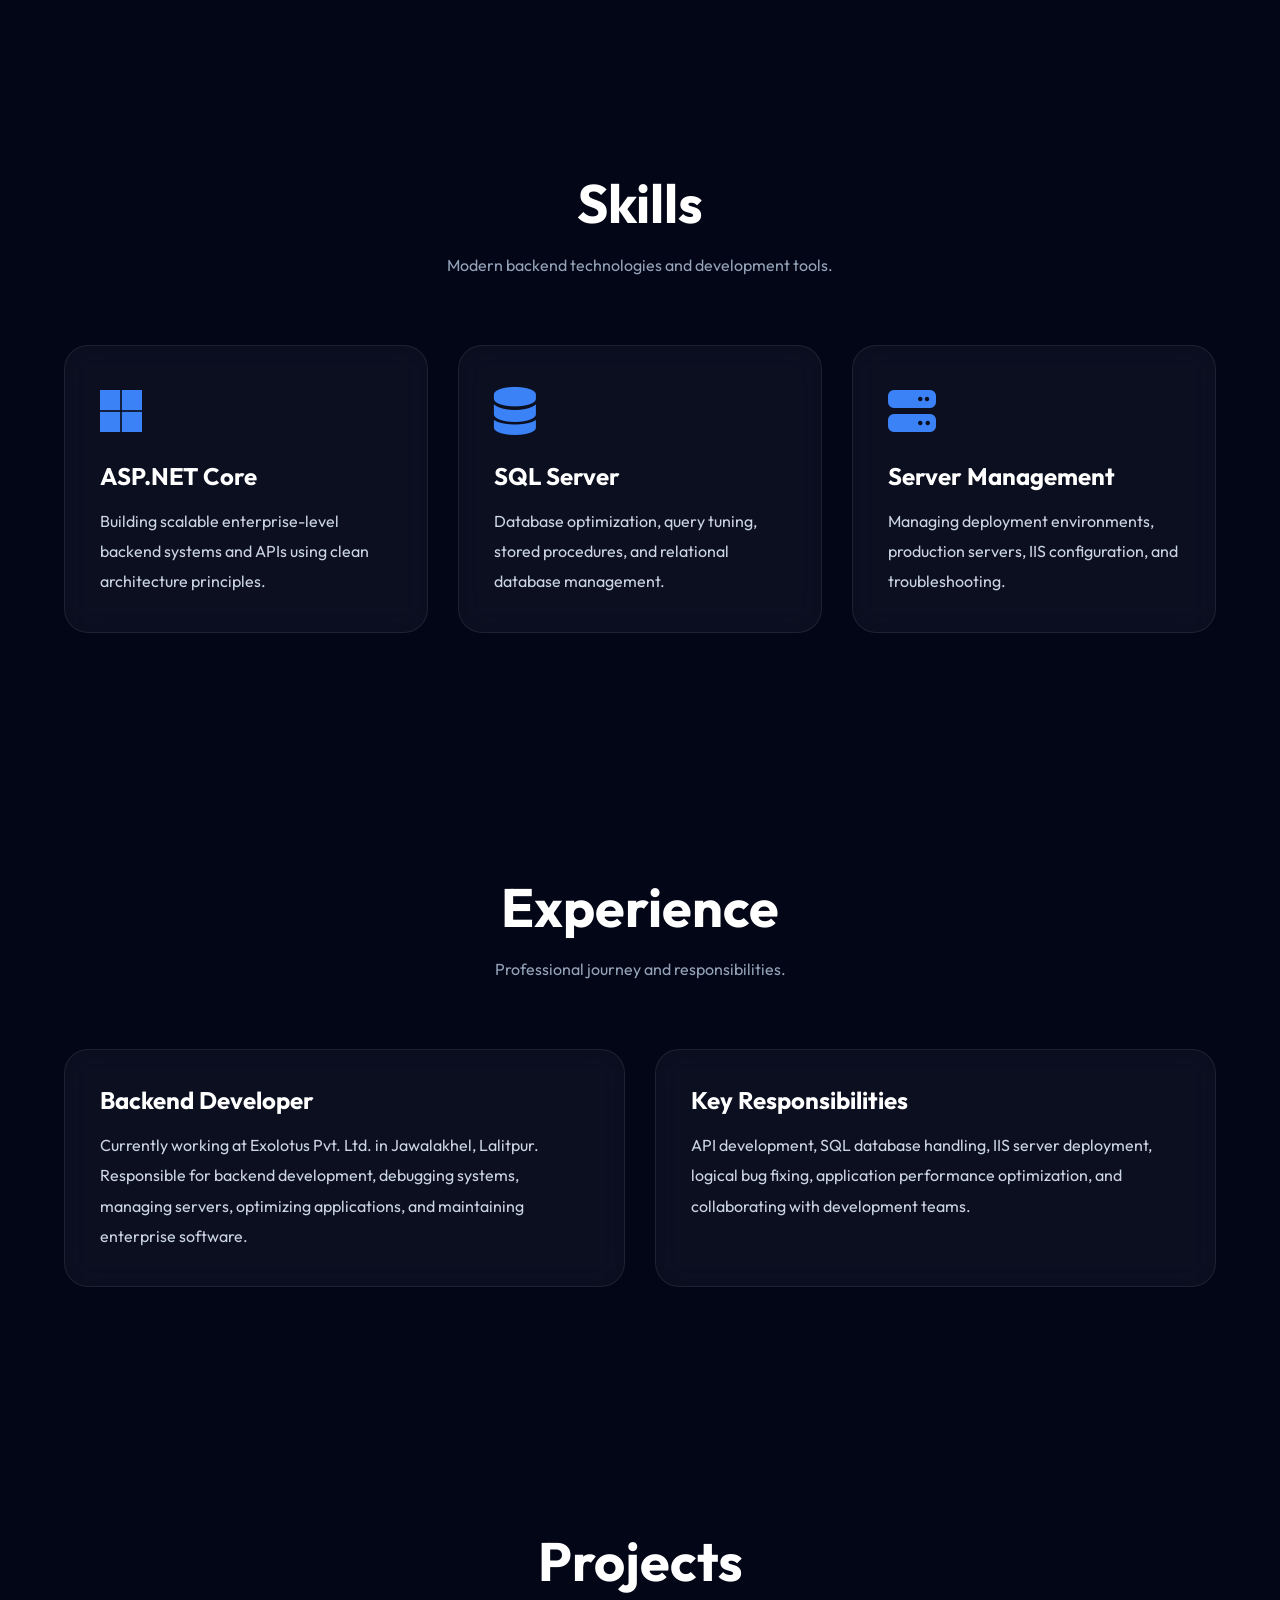
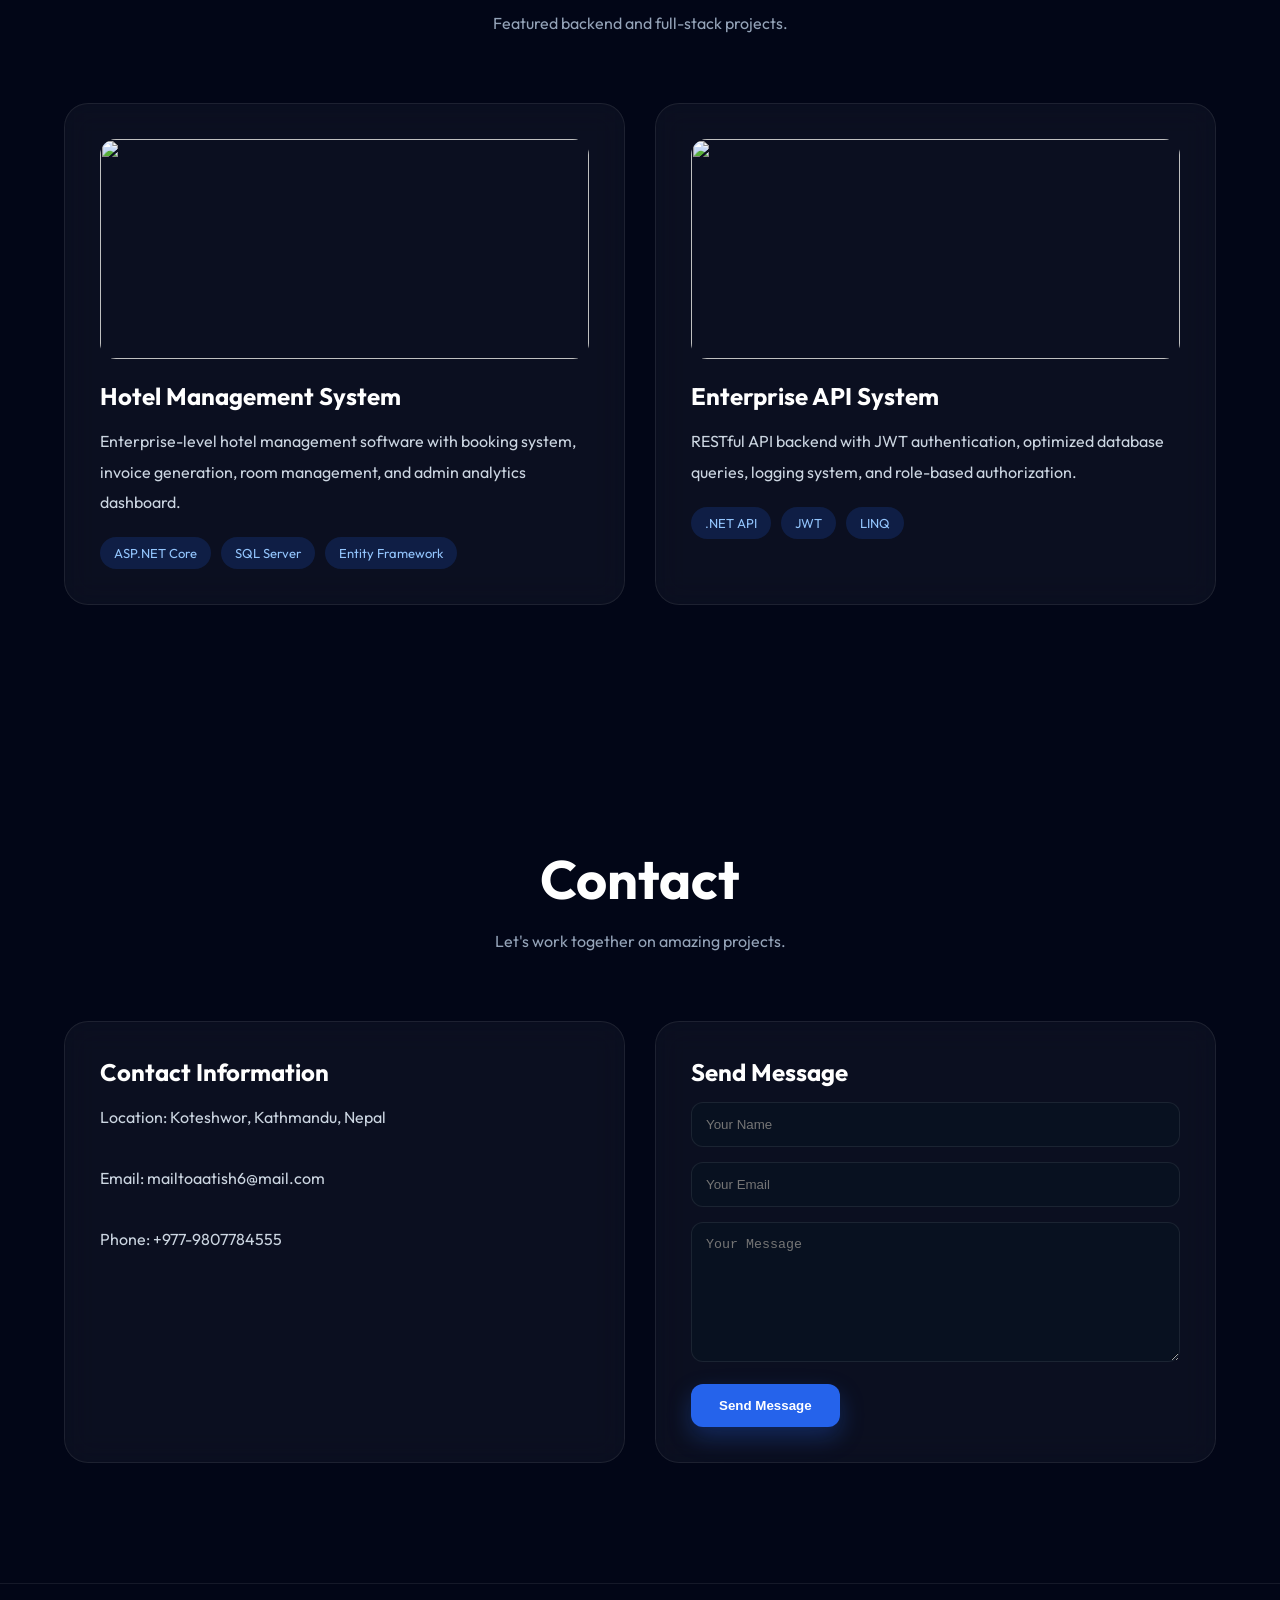
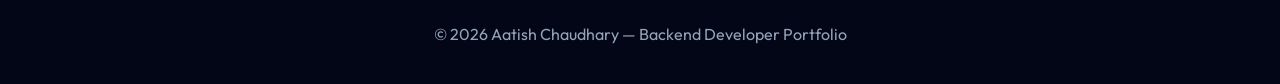
==== commit 60206417: "Update index.html img add" ====
--- a/index.html
+++ b/index.html
@@ -483,8 +483,7 @@
 
       <div class="hero-image fade-up">
         <div class="image-box">
-          <img src="https://scontent.fktm7-1.fna.fbcdn.net/v/t39.30808-6/672090589_1490977452747869_397049045565625616_n.jpg?stp=cp6_dst-jpg_tt6&_nc_cat=109&ccb=1-7&_nc_sid=833d8c&_nc_ohc=H-63c7S5GJcQ7kNvwE8J29q&_nc_oc=AdrLQWDGT8o84Ppo8acrTDMkpUPXlMUWBWUPKM4FJNbA1GM5ktlT85_0NutCvvm22Eo7PyF0a673WIXcSrPZhERl&_nc_zt=23&_nc_ht=scontent.fktm7-1.fna&_nc_gid=1mEO2NANvdMpDQco3bypkw&_nc_ss=7b2a8&oh=00_Af6sh8P36oJLIwWpcfqDfPRomAZqruqWjAom2bLaLCH6Ag&oe=6A111832" alt="Aatish">
-        </div>
+<img src="./aatish.jpg" alt="Aatish Chaudhary">        </div>
       </div>
 
     </div>
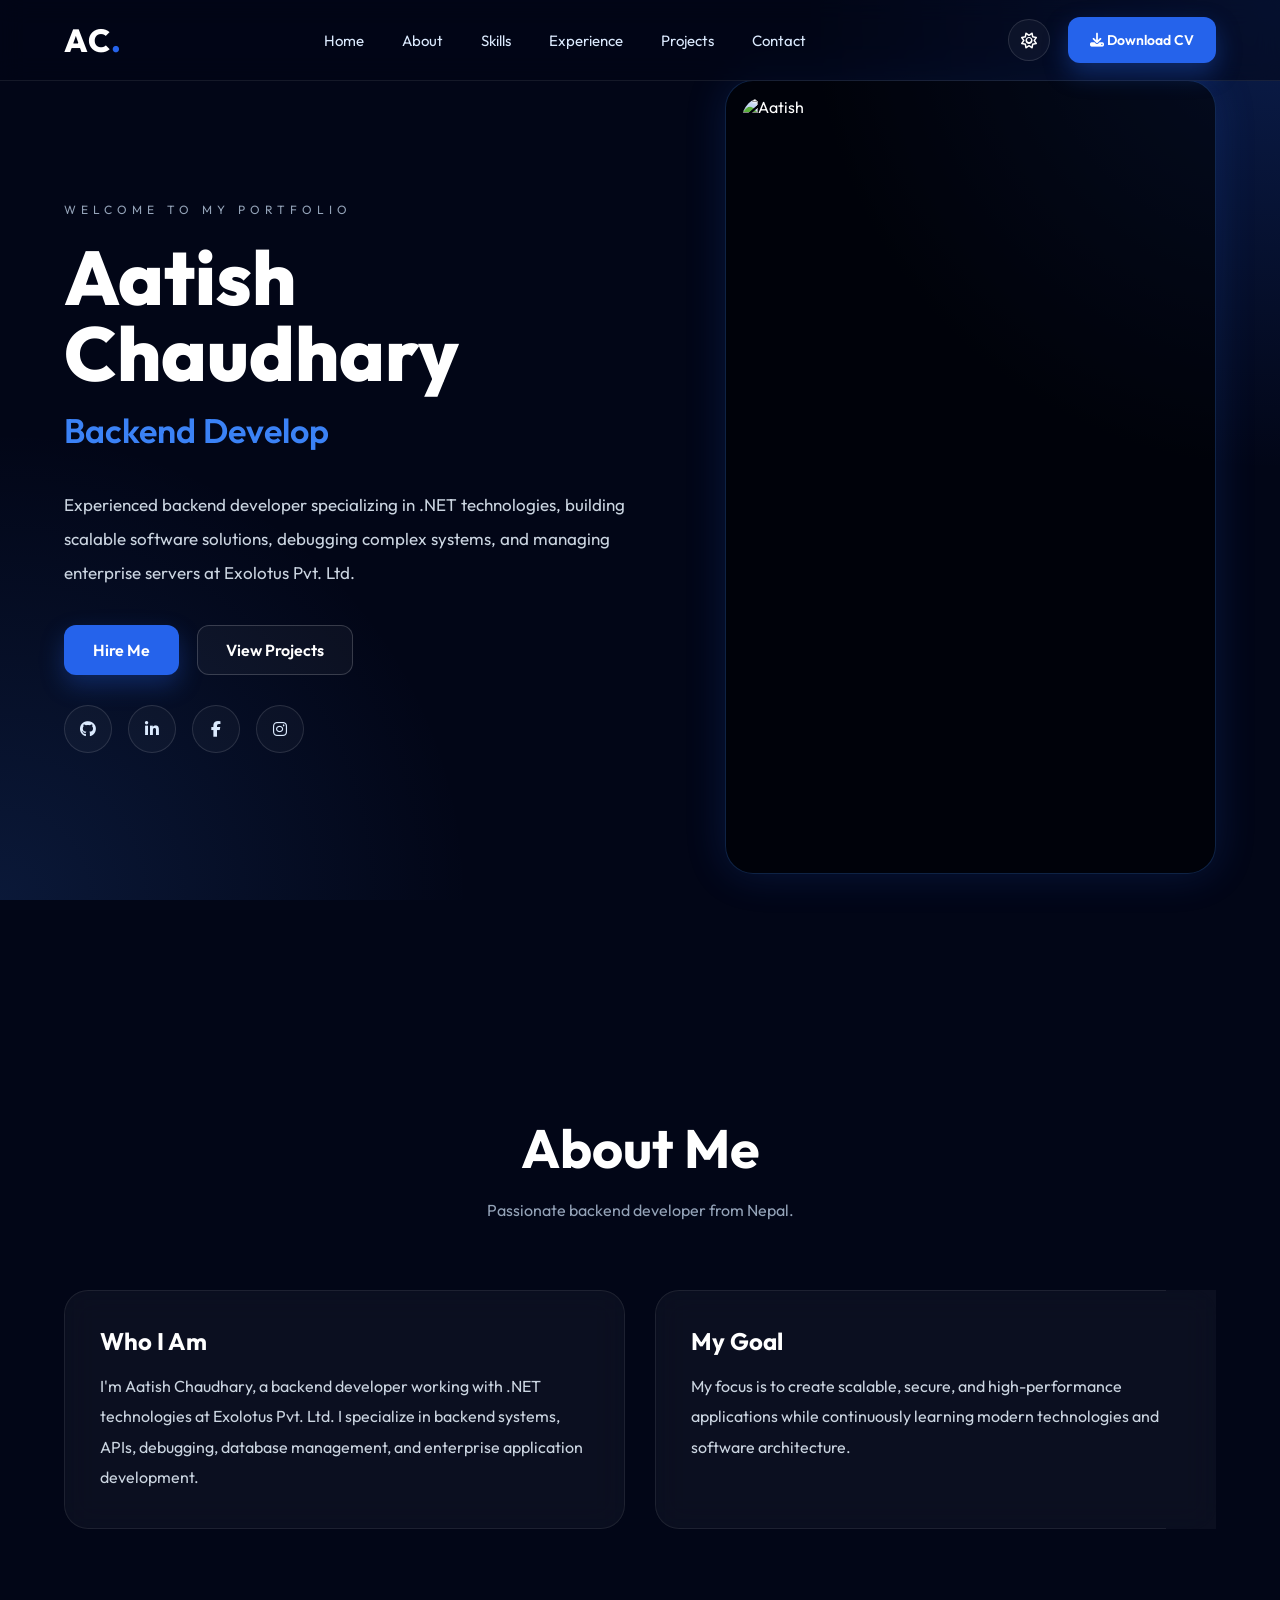
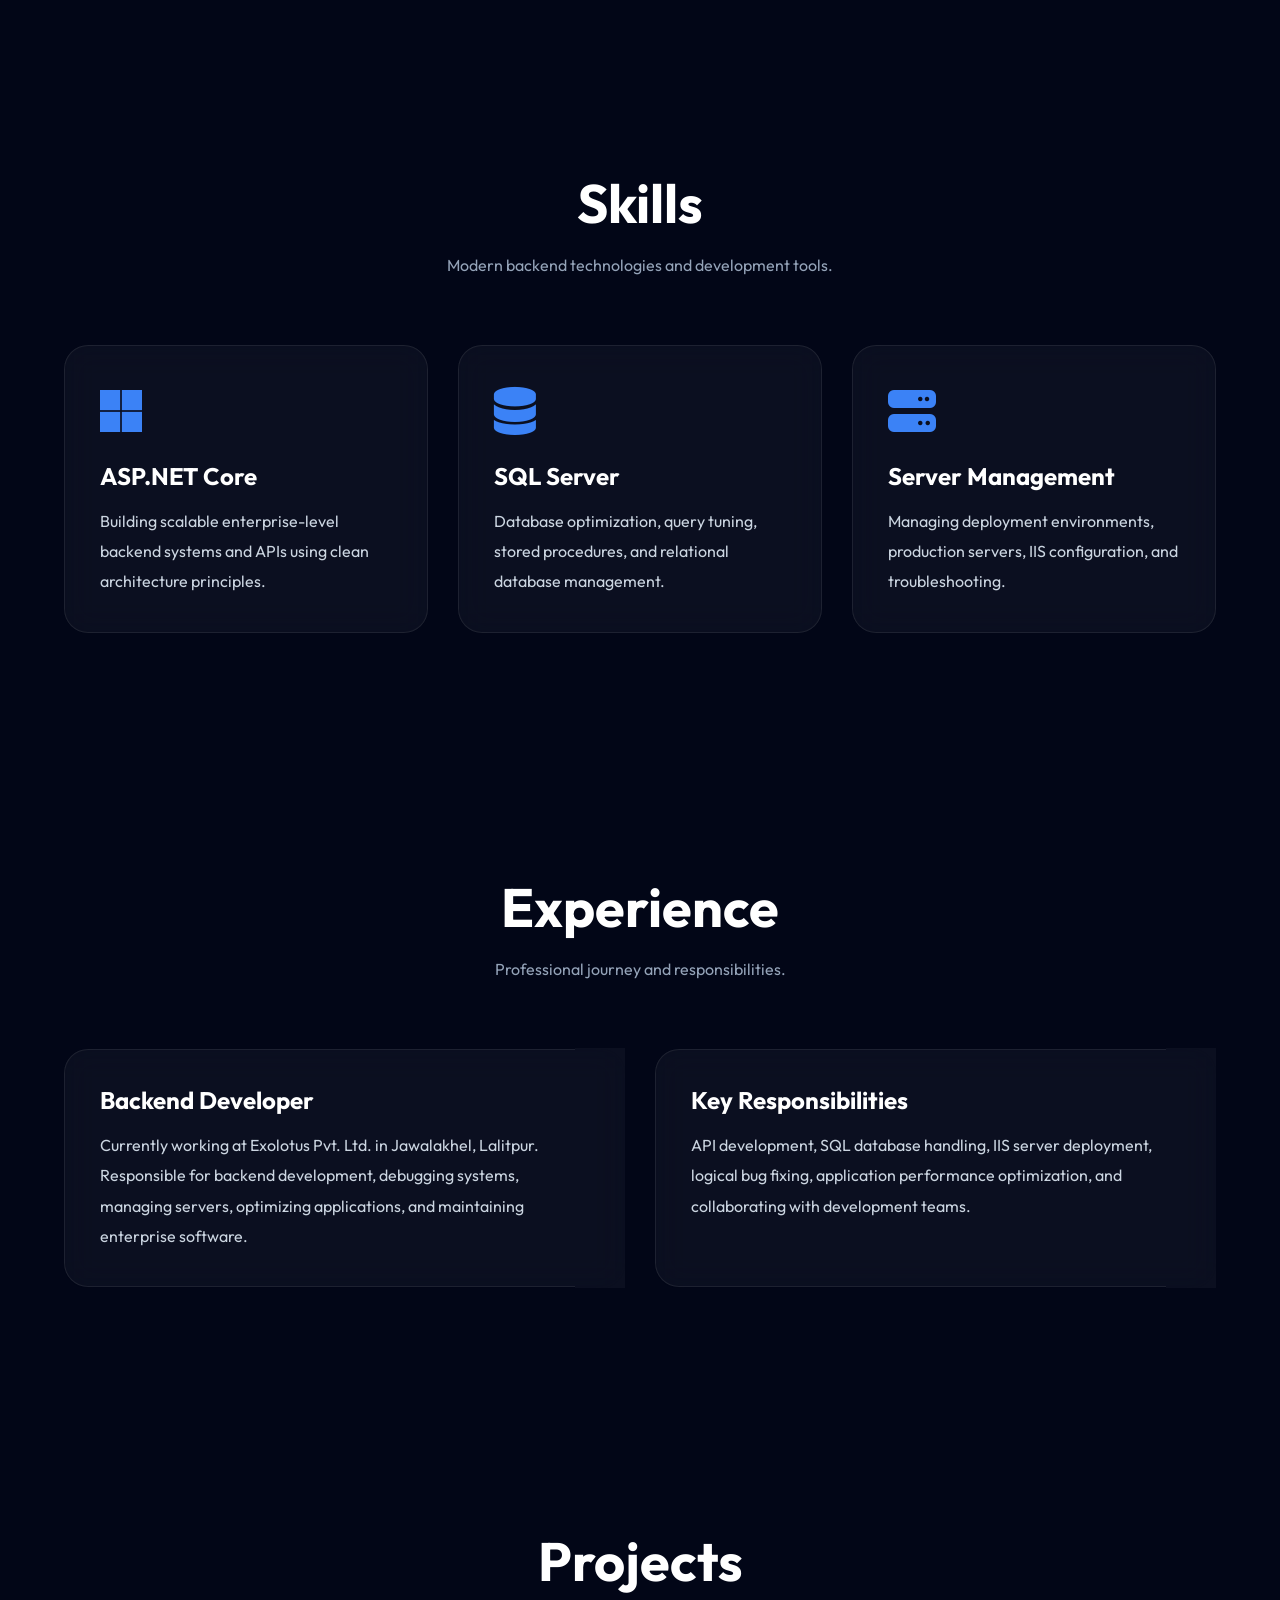
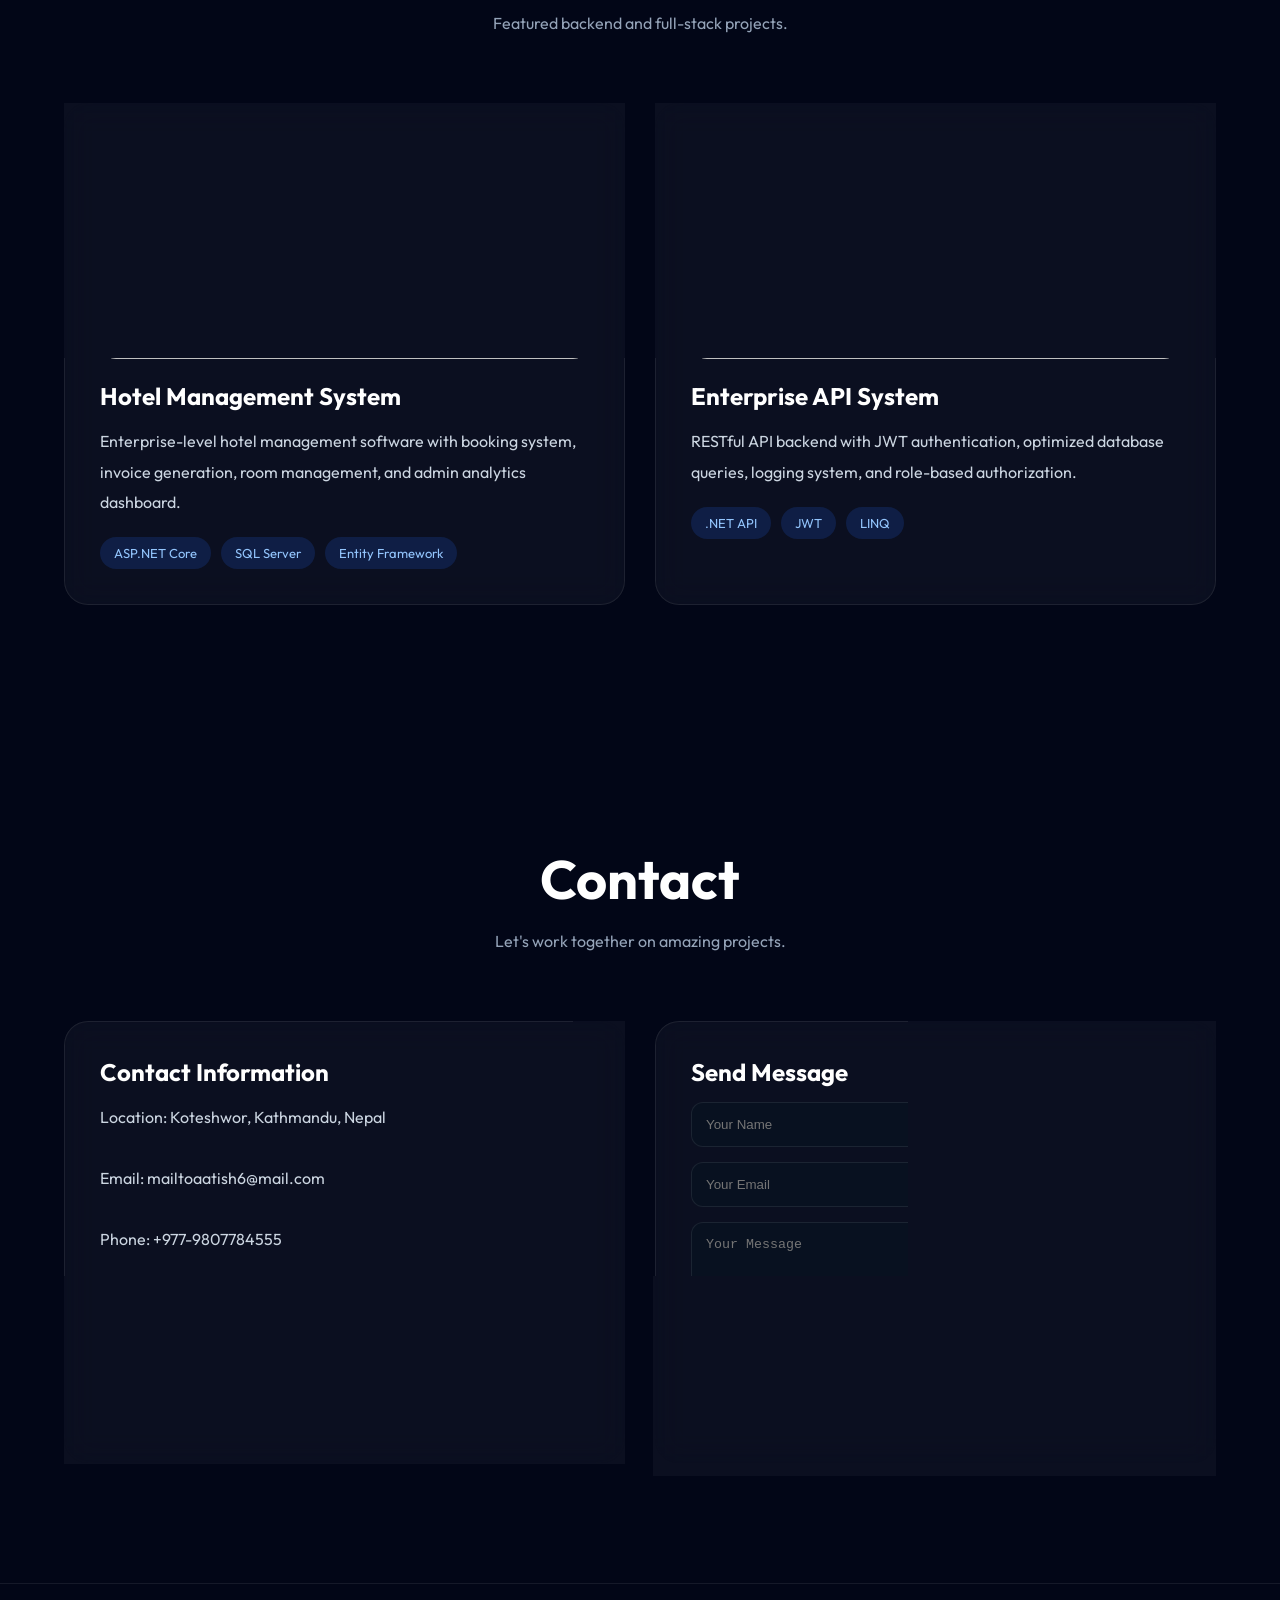
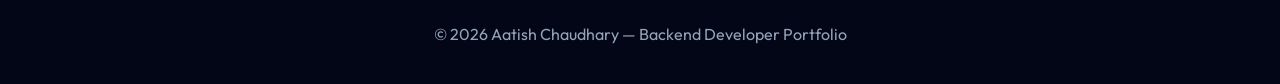
==== commit 05157ef9: "Fix alt text for Aatish Chaudhary image" ====
--- a/index.html
+++ b/index.html
@@ -483,7 +483,8 @@
 
       <div class="hero-image fade-up">
         <div class="image-box">
-<img src="./aatish.jpg" alt="Aatish Chaudhary">        </div>
+<img src="./aatish.jpg" alt="Aatish ">        
+        </div>
       </div>
 
     </div>
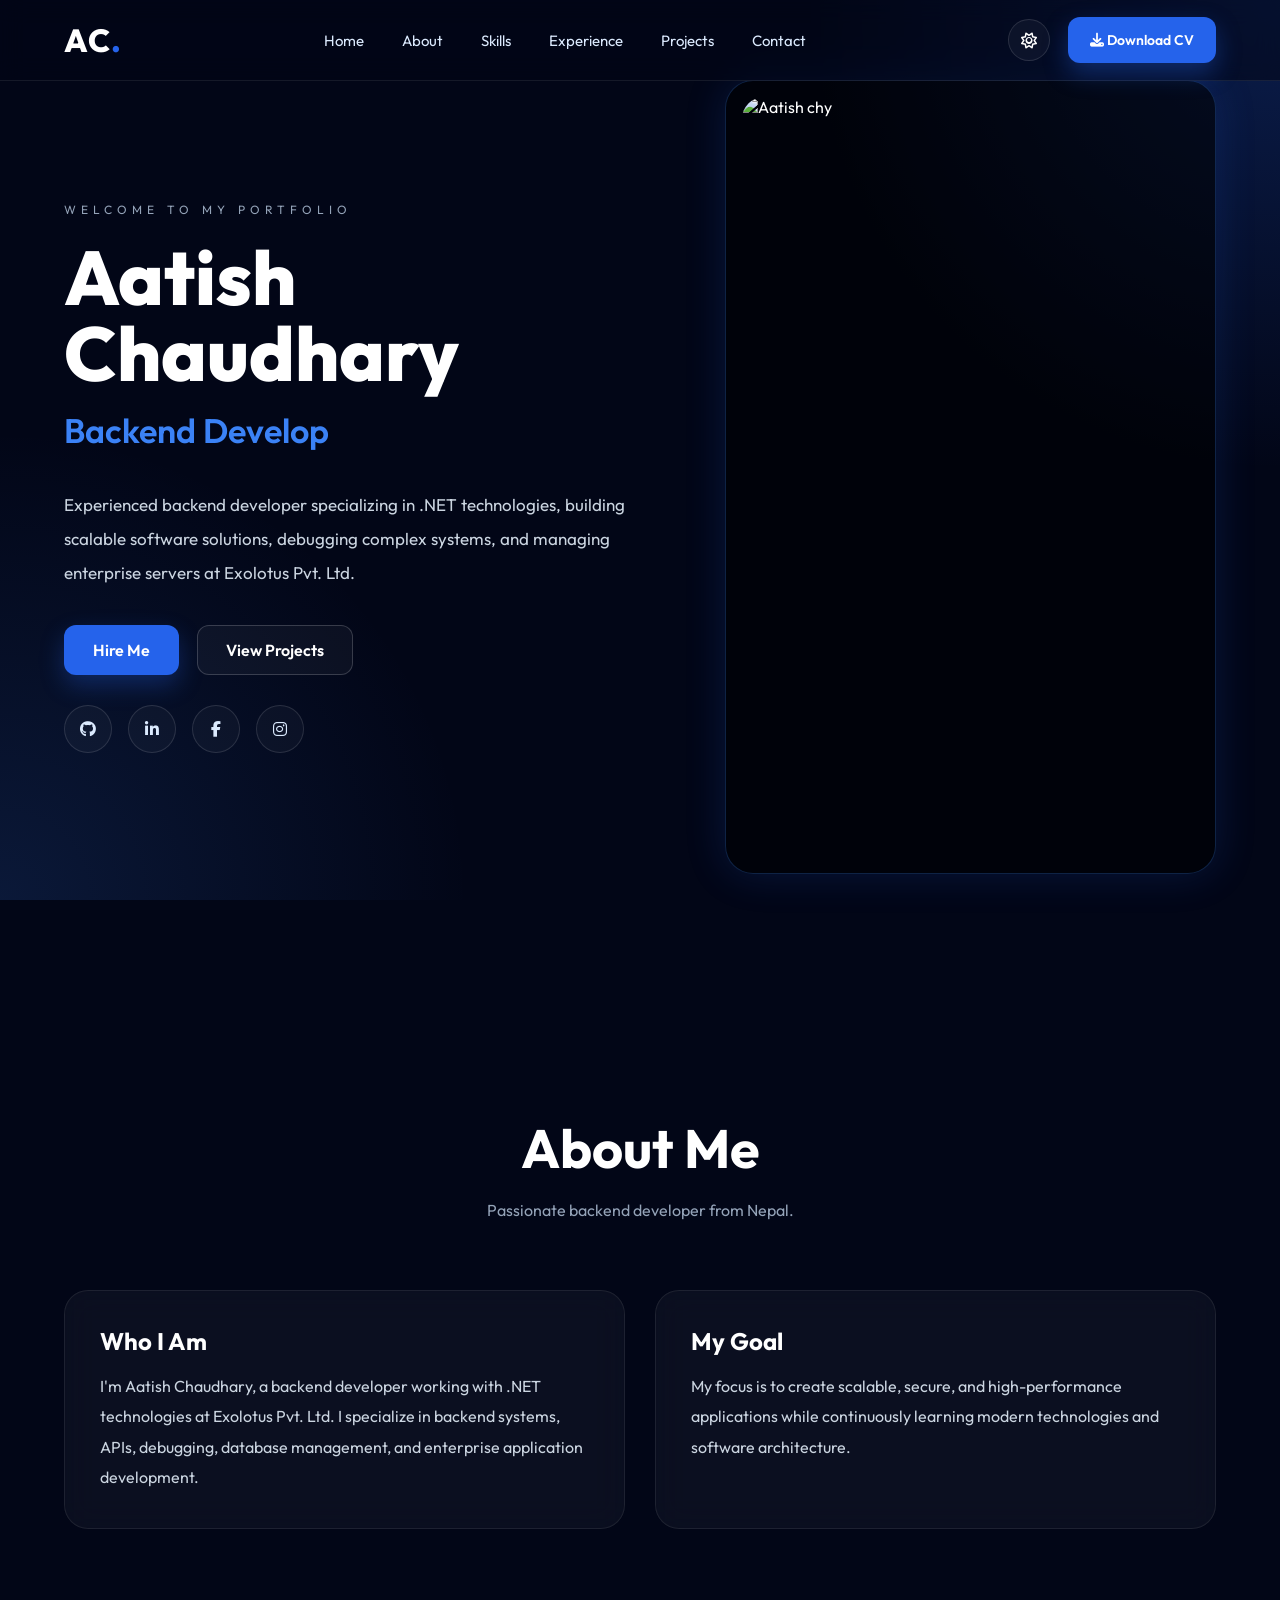
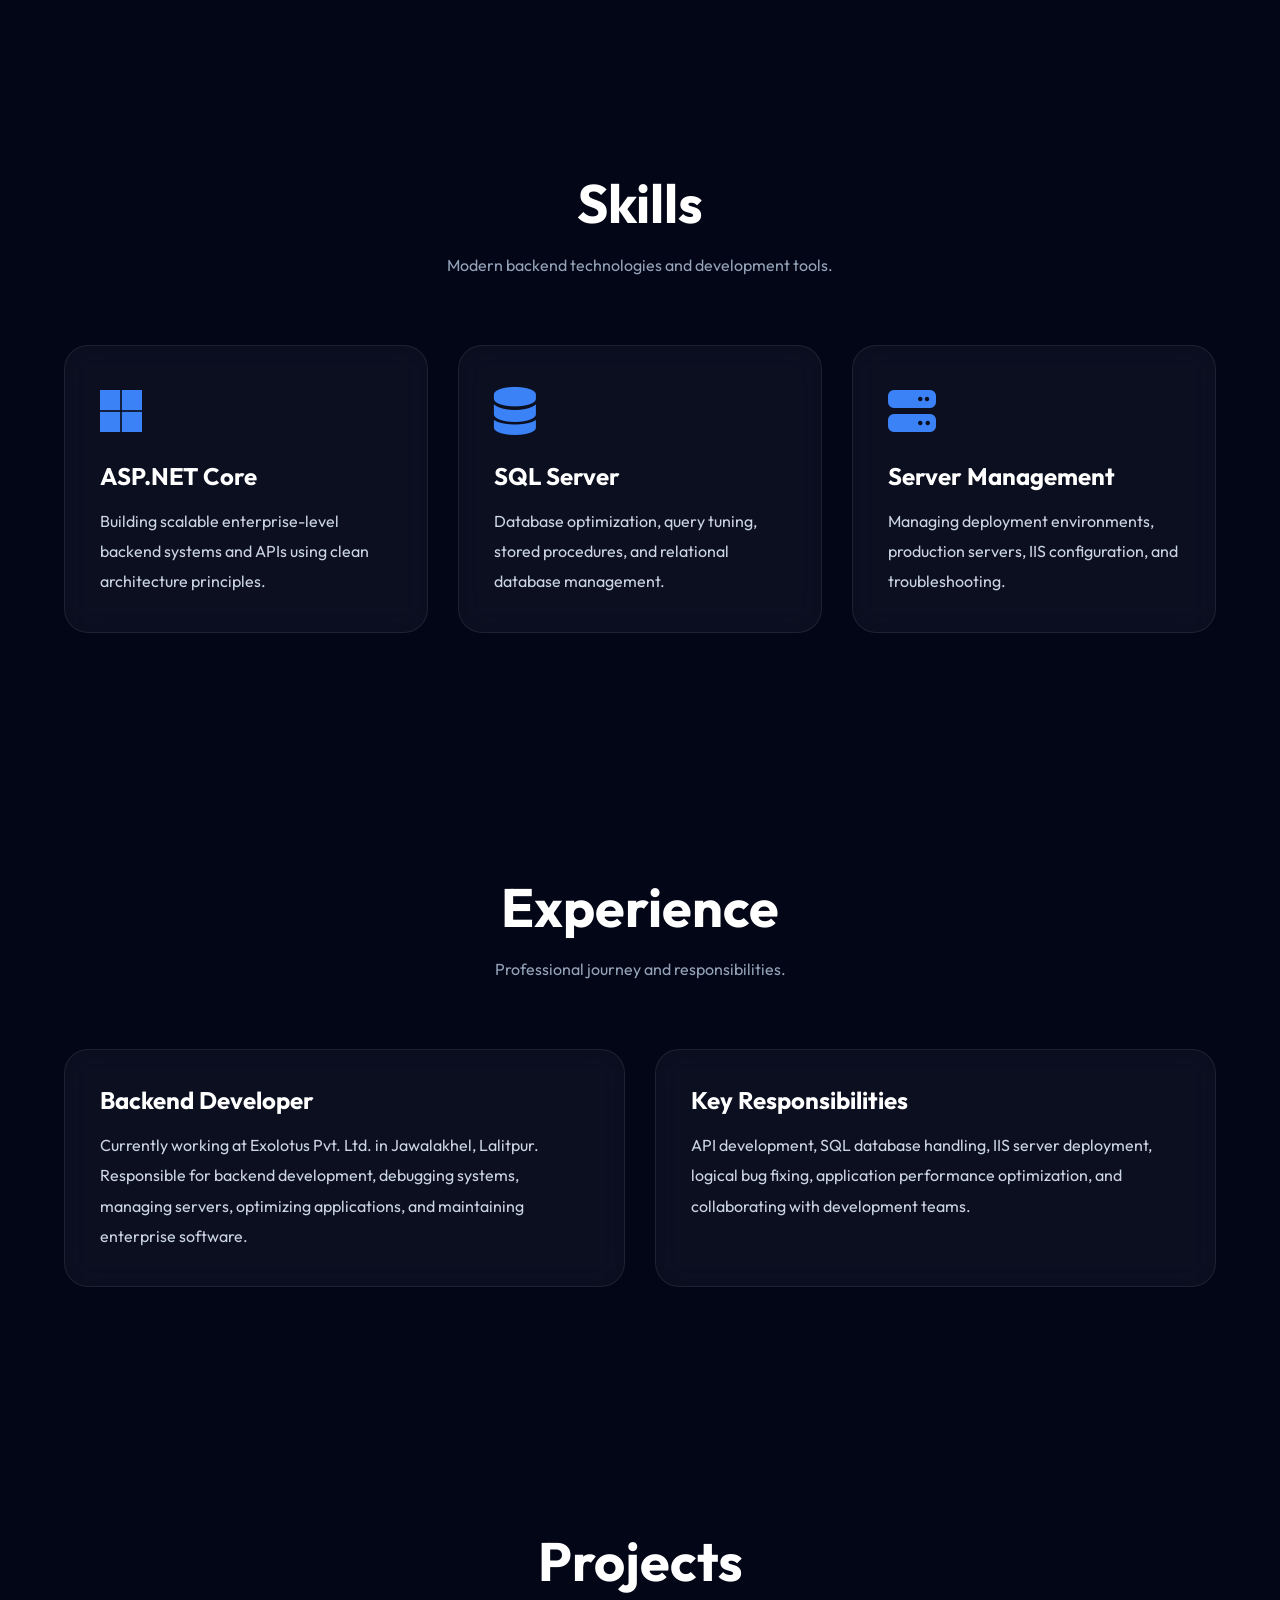
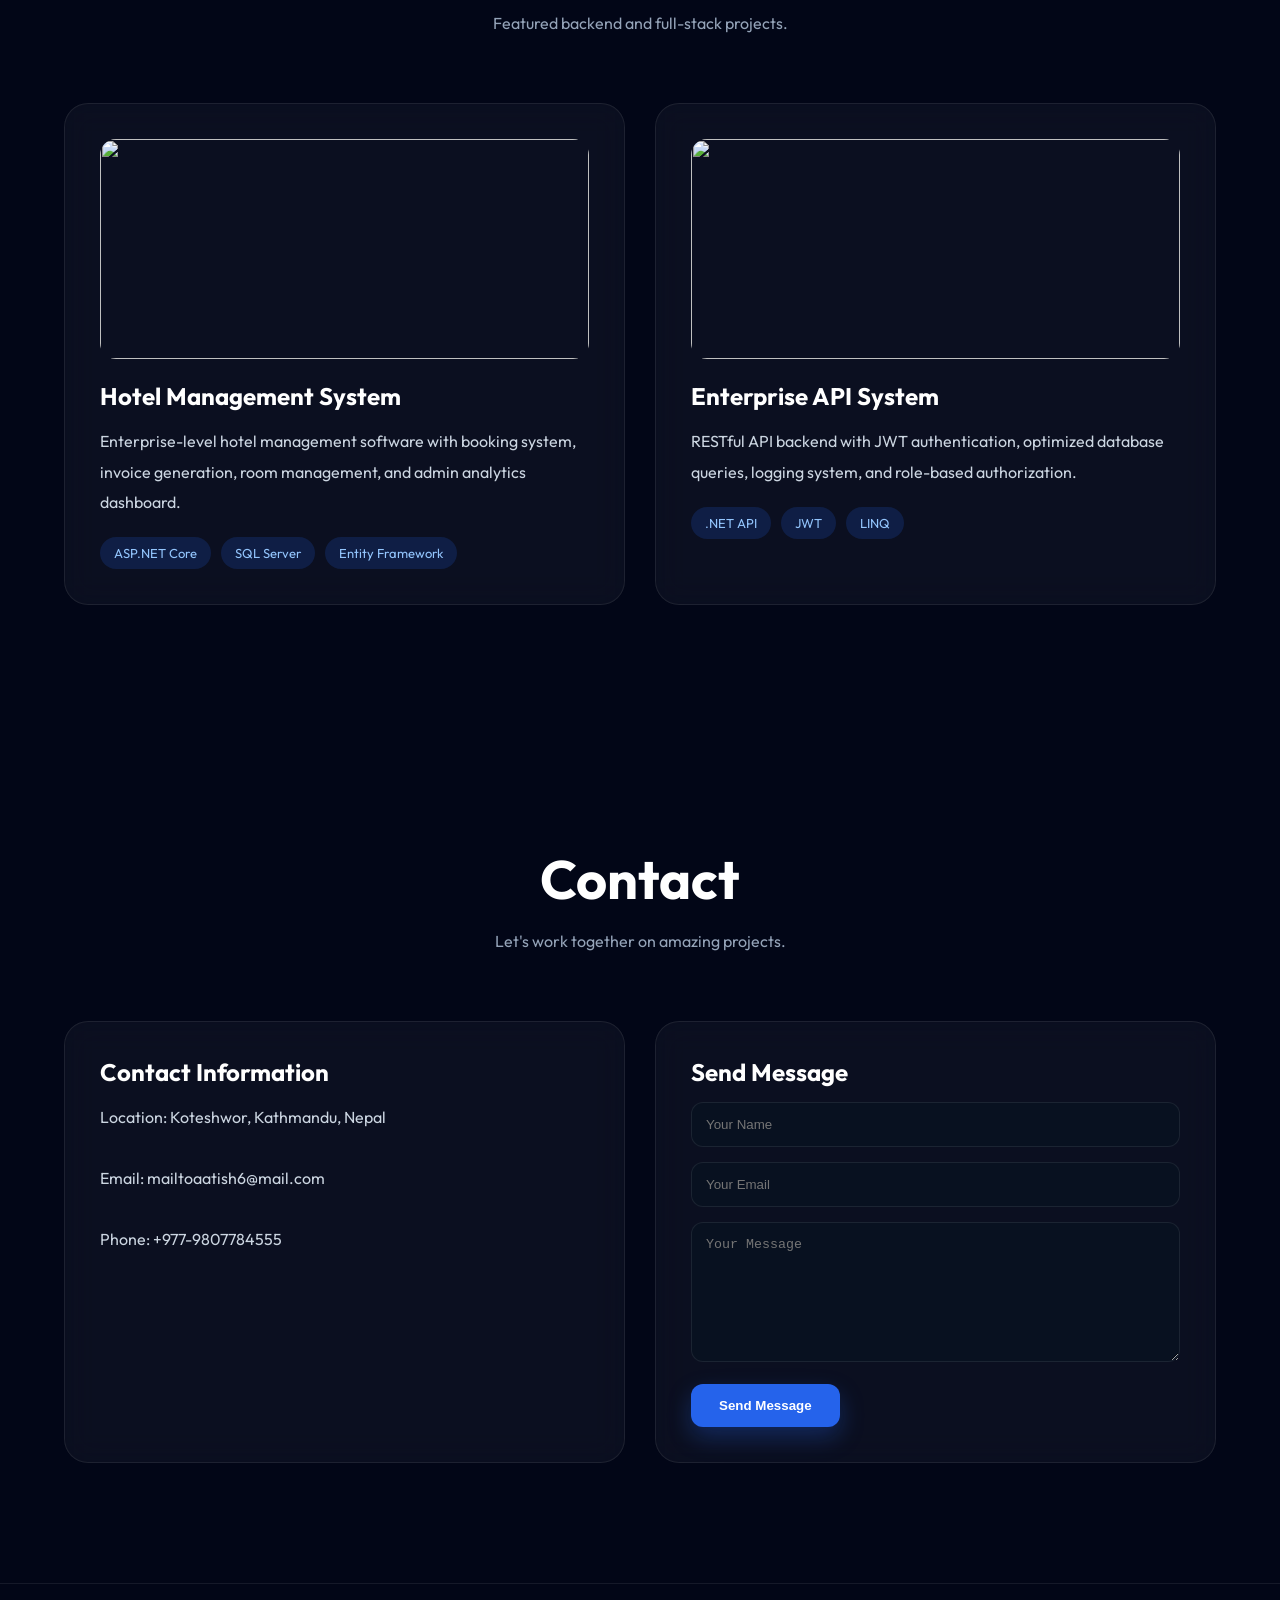
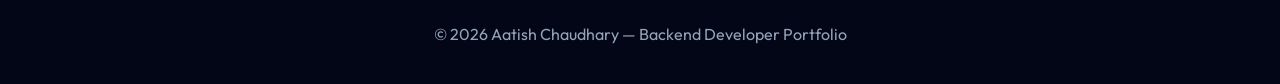
==== commit 09a20910: "Update image source for hero section" ====
--- a/index.html
+++ b/index.html
@@ -483,7 +483,7 @@
 
       <div class="hero-image fade-up">
         <div class="image-box">
-<img src="./aatish.jpg" alt="Aatish ">        
+<img src="https://raw.githubusercontent.com/aatishchuadhary/portfolio-of-aatish/main/WhatsApp%20Image%202025-12-04%20at%2020.26.14_7cd4a3ca.jpg" alt="Aatish chy">     
         </div>
       </div>
 
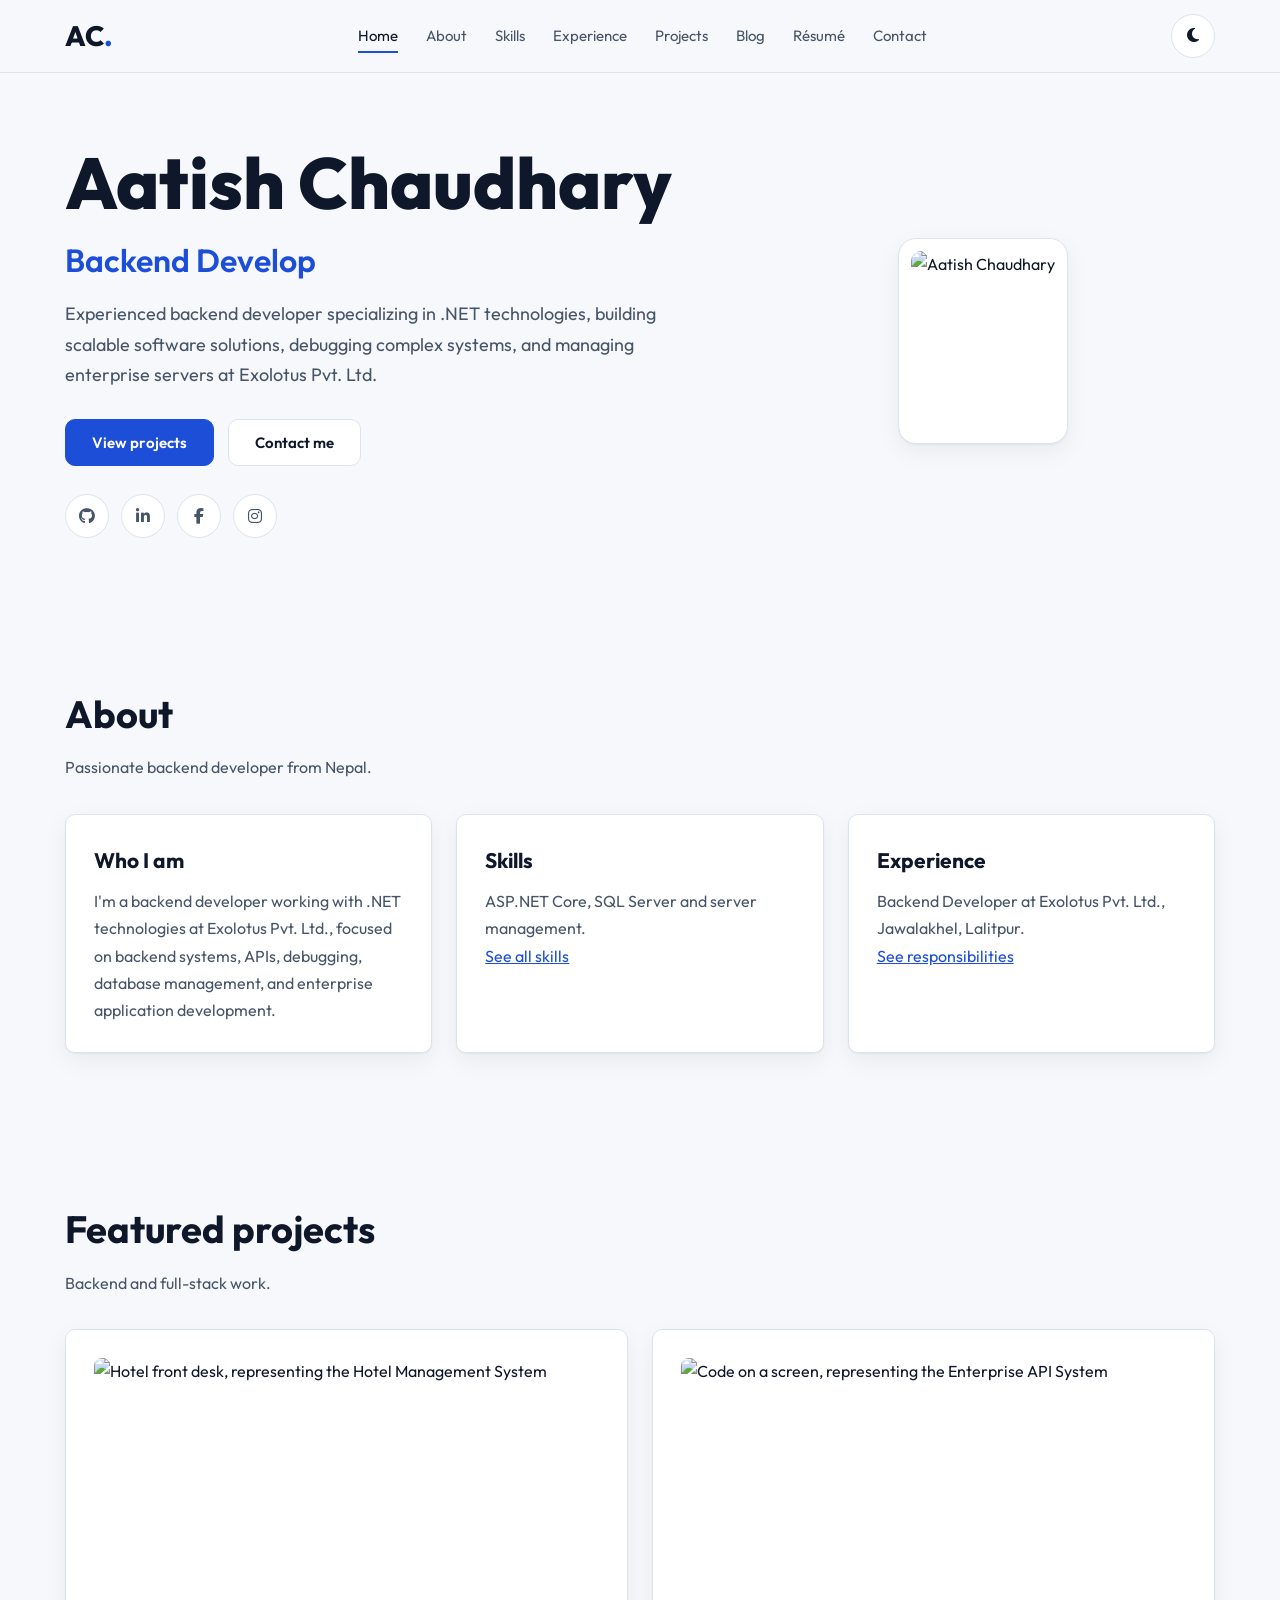
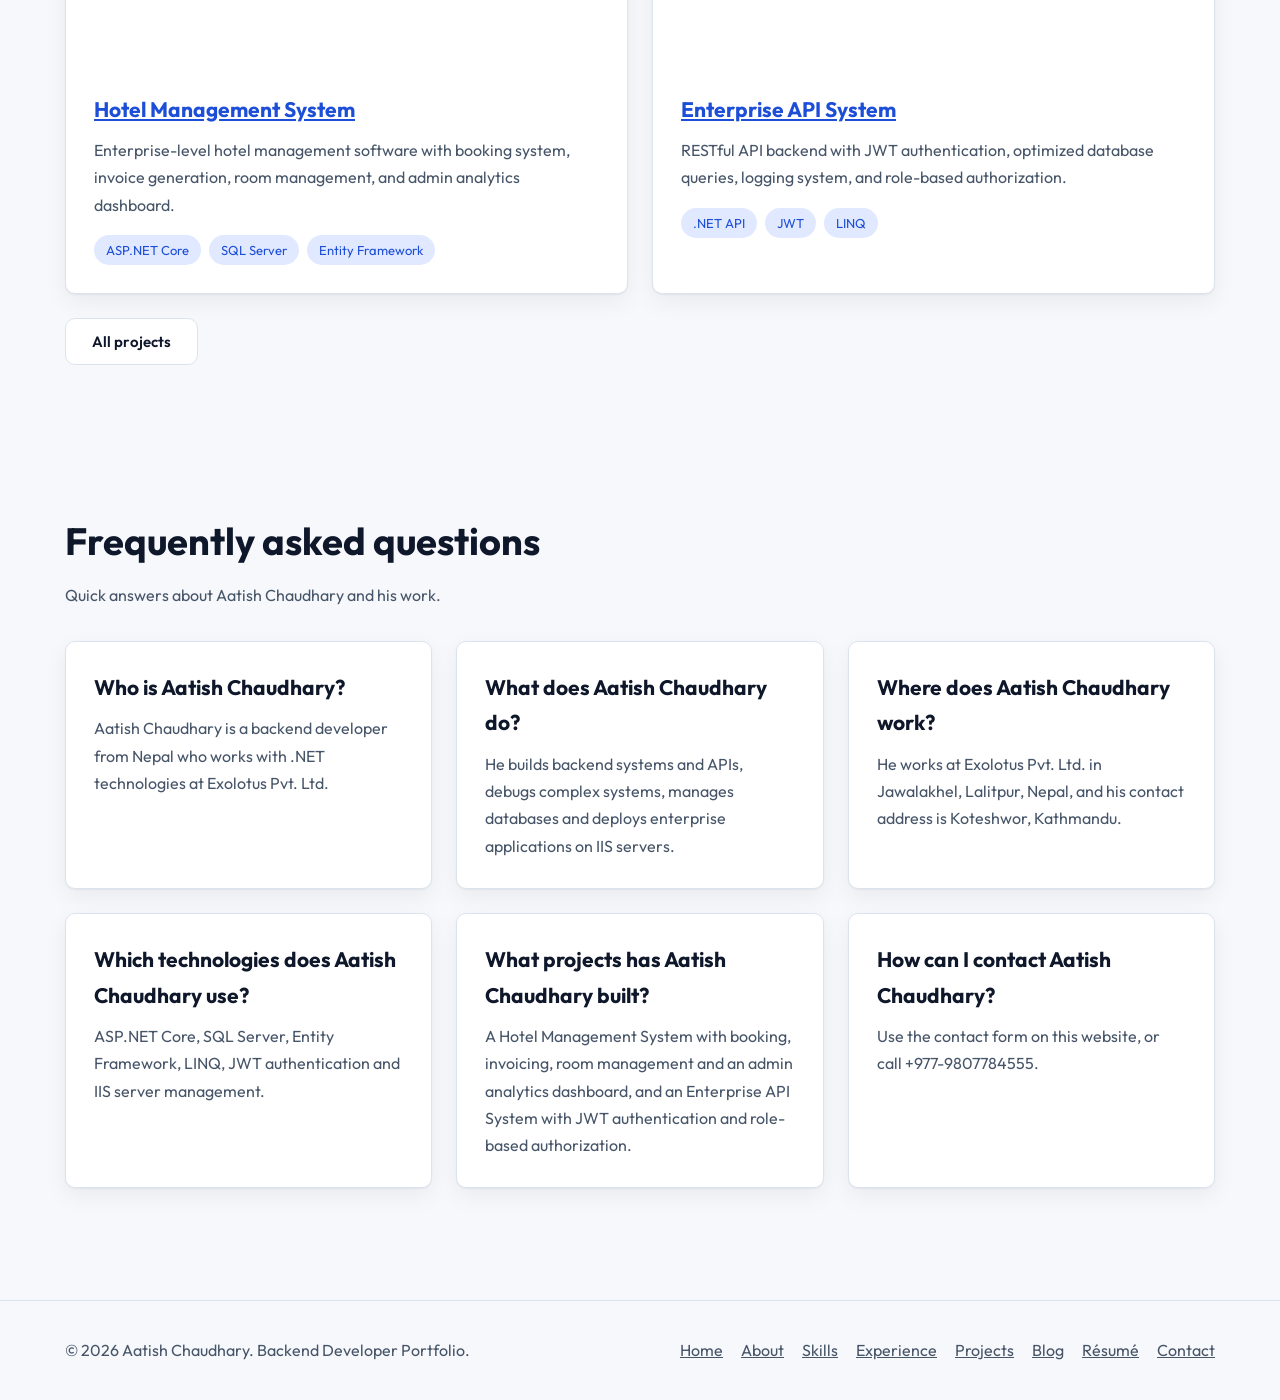
==== commit acc93df8: "new changes" ====
--- a/index.html
+++ b/index.html
@@ -1,737 +1,37 @@
 <!DOCTYPE html>
-<html lang="en">
+<html lang="en" data-theme="light">
 <head>
-  <!-- Google tag (gtag.js) -->
 <script async src="https://www.googletagmanager.com/gtag/js?id=G-N136J5QZ70"></script>
-<script>
-  window.dataLayer = window.dataLayer || [];
-  function gtag(){dataLayer.push(arguments);}
-  gtag('js', new Date());
-
-  gtag('config', 'G-N136J5QZ70');
-</script>
-  <meta charset="UTF-8" />
-  <meta name="viewport" content="width=device-width, initial-scale=1.0" />
-  <title>Aatish Chaudhary | Portfolio</title>
-
-  <link rel="preconnect" href="https://fonts.googleapis.com">
-  <link rel="preconnect" href="https://fonts.gstatic.com" crossorigin>
-  <link href="https://fonts.googleapis.com/css2?family=Outfit:wght@300;400;500;600;700;800&display=swap" rel="stylesheet">
-  <link rel="stylesheet" href="https://cdnjs.cloudflare.com/ajax/libs/font-awesome/6.5.2/css/all.min.css"/>
-
-  <style>
-    *{
-      margin:0;
-      padding:0;
-      box-sizing:border-box;
-      scroll-behavior:smooth;
-    }
-
-    body{
-      font-family:'Outfit',sans-serif;
-      background:#020617;
-      color:#fff;
-      overflow-x:hidden;
-    }
-
-    body::before{
-      content:'';
-      position:fixed;
-      inset:0;
-      background:url('https://images.unsplash.com/photo-1516321318423-f06f85e504b3?q=80&w=1600&auto=format&fit=crop') center/cover;
-      opacity:0.12;
-      z-index:-2;
-    }
-
-    body::after{
-      content:'';
-      position:fixed;
-      inset:0;
-      background:radial-gradient(circle at top right, rgba(37,99,235,.25), transparent 30%),
-      radial-gradient(circle at bottom left, rgba(59,130,246,.15), transparent 30%),
-      #020617;
-      z-index:-1;
-    }
-
-    .container{
-      width:90%;
-      max-width:1250px;
-      margin:auto;
-    }
-
-    header{
-      position:fixed;
-      width:100%;
-      top:0;
-      z-index:999;
-      border-bottom:1px solid rgba(255,255,255,0.08);
-      backdrop-filter:blur(12px);
-      background:rgba(2,6,23,0.55);
-    }
-
-    nav{
-      height:80px;
-      display:flex;
-      justify-content:space-between;
-      align-items:center;
-    }
-
-    .logo{
-      font-size:32px;
-      font-weight:800;
-      letter-spacing:1px;
-    }
-
-    .logo span{
-      color:#2563eb;
-    }
-
-    .nav-links{
-      display:flex;
-      gap:38px;
-      list-style:none;
-    }
-
-    .nav-links a{
-      color:#dbeafe;
-      text-decoration:none;
-      font-size:15px;
-      transition:.3s;
-    }
-
-    .nav-links a:hover{
-      color:#3b82f6;
-    }
-
-    .right-nav{
-      display:flex;
-      align-items:center;
-      gap:18px;
-    }
-
-    .theme-btn{
-      width:42px;
-      height:42px;
-      border-radius:50%;
-      border:1px solid rgba(255,255,255,.12);
-      display:flex;
-      justify-content:center;
-      align-items:center;
-      cursor:pointer;
-      color:#fff;
-      background:rgba(255,255,255,0.04);
-    }
-
-    .cv-btn{
-      background:#2563eb;
-      color:#fff;
-      padding:14px 22px;
-      border-radius:12px;
-      text-decoration:none;
-      font-size:14px;
-      font-weight:600;
-      box-shadow:0 10px 25px rgba(37,99,235,.35);
-      transition:.3s;
-    }
-
-    .cv-btn:hover{
-      transform:translateY(-3px);
-    }
-
-    .hero{
-      min-height:100vh;
-      display:flex;
-      align-items:center;
-      padding-top:80px;
-    }
-
-    .hero-wrapper{
-      display:grid;
-      grid-template-columns:1.1fr .9fr;
-      align-items:center;
-      gap:60px;
-    }
-
-    .small-text{
-      letter-spacing:5px;
-      color:#94a3b8;
-      font-size:12px;
-      margin-bottom:22px;
-    }
-
-    .hero h1{
-      font-size:76px;
-      line-height:1;
-      margin-bottom:18px;
-      font-weight:800;
-    }
-
-    .typing{
-      font-size:34px;
-      color:#3b82f6;
-      font-weight:600;
-      height:55px;
-      margin-bottom:24px;
-    }
-
-    .hero p{
-      color:#cbd5e1;
-      line-height:2;
-      max-width:650px;
-      margin-bottom:35px;
-      font-size:17px;
-    }
-
-    .hero-buttons{
-      display:flex;
-      gap:18px;
-      margin-bottom:30px;
-      flex-wrap:wrap;
-    }
-
-    .btn{
-      padding:14px 28px;
-      border-radius:12px;
-      text-decoration:none;
-      font-weight:600;
-      transition:.3s;
-      border:1px solid transparent;
-    }
-
-    .btn-primary{
-      background:#2563eb;
-      color:#fff;
-      box-shadow:0 10px 25px rgba(37,99,235,.3);
-    }
-
-    .btn-secondary{
-      border:1px solid rgba(255,255,255,.18);
-      color:#fff;
-      background:rgba(255,255,255,.04);
-    }
-
-    .btn:hover{
-      transform:translateY(-5px);
-    }
-
-    .social-icons{
-      display:flex;
-      gap:16px;
-    }
-
-    .social-icons a{
-      width:48px;
-      height:48px;
-      border-radius:50%;
-      border:1px solid rgba(255,255,255,.12);
-      display:flex;
-      justify-content:center;
-      align-items:center;
-      color:#dbeafe;
-      text-decoration:none;
-      transition:.3s;
-      background:rgba(255,255,255,.03);
-    }
-
-    .social-icons a:hover{
-      background:#2563eb;
-      transform:translateY(-4px);
-      border-color:#2563eb;
-    }
-
-    .hero-image{
-      display:flex;
-      justify-content:center;
-    }
-
-    .image-box{
-      width:100%;
-      max-width:520px;
-      border-radius:28px;
-      padding:16px;
-      background:rgba(0,0,0,.55);
-      border:1px solid rgba(59,130,246,.25);
-      box-shadow:0 0 40px rgba(37,99,235,.18);
-    }
-
-    .image-box img{
-      width:100%;
-      height:760px;
-      object-fit:cover;
-      border-radius:22px;
-      display:block;
-    }
-
-    section{
-      padding:120px 0;
-    }
-
-    .section-title{
-      font-size:54px;
-      text-align:center;
-      margin-bottom:18px;
-      font-weight:700;
-    }
-
-    .section-subtitle{
-      text-align:center;
-      color:#94a3b8;
-      margin-bottom:70px;
-    }
-
-    .glass-card{
-      background:rgba(255,255,255,.04);
-      border:1px solid rgba(255,255,255,.08);
-      border-radius:24px;
-      padding:35px;
-      backdrop-filter:blur(15px);
-      transition:.4s;
-    }
-
-    .glass-card:hover{
-      transform:translateY(-8px);
-      border-color:#2563eb;
-    }
-
-    .skills-grid,
-    .project-grid{
-      display:grid;
-      grid-template-columns:repeat(auto-fit,minmax(280px,1fr));
-      gap:30px;
-    }
-
-    .skill-icon{
-      font-size:48px;
-      margin-bottom:20px;
-      color:#3b82f6;
-    }
-
-    .glass-card h3{
-      margin-bottom:15px;
-      font-size:24px;
-    }
-
-    .glass-card p{
-      color:#cbd5e1;
-      line-height:1.9;
-    }
-
-    .project-img{
-      width:100%;
-      height:220px;
-      border-radius:16px;
-      object-fit:cover;
-      margin-bottom:22px;
-    }
-
-    .tags{
-      display:flex;
-      gap:10px;
-      flex-wrap:wrap;
-      margin-top:20px;
-    }
-
-    .tags span{
-      background:rgba(37,99,235,.18);
-      color:#93c5fd;
-      padding:8px 14px;
-      border-radius:50px;
-      font-size:13px;
-    }
-
-    footer{
-      text-align:center;
-      padding:40px 20px;
-      border-top:1px solid rgba(255,255,255,.08);
-      color:#94a3b8;
-    }
-
-    .menu-btn{
-      display:none;
-      font-size:28px;
-      cursor:pointer;
-    }
-
-    .fade-up{
-      opacity:0;
-      transform:translateY(60px);
-      transition:all .8s ease;
-    }
-
-    .fade-up.show{
-      opacity:1;
-      transform:translateY(0);
-    }
-
-    @media(max-width:992px){
-      .hero-wrapper{
-        grid-template-columns:1fr;
-      }
-
-      .hero-image{
-        order:-1;
-      }
-
-      .hero h1{
-        font-size:58px;
-      }
-    }
-
-    @media(max-width:768px){
-      .nav-links{
-        position:absolute;
-        top:85px;
-        right:-100%;
-        flex-direction:column;
-        width:260px;
-        padding:30px;
-        background:#081120;
-        border-radius:20px;
-        transition:.4s;
-      }
-
-      .nav-links.active{
-        right:5%;
-      }
-
-      .menu-btn{
-        display:block;
-      }
-
-      .hero h1{
-        font-size:46px;
-      }
-
-      .typing{
-        font-size:28px;
-      }
-
-      .image-box img{
-        height:540px;
-      }
-
-      .cv-btn{
-        display:none;
-      }
-    }
-  </style>
+<script>window.dataLayer=window.dataLayer||[];function gtag(){dataLayer.push(arguments)}gtag('js',new Date());gtag('config','G-N136J5QZ70');</script>
+<script>try{var t=localStorage.getItem('theme')||(matchMedia('(prefers-color-scheme: dark)').matches?'dark':'light');document.documentElement.dataset.theme=t}catch(e){}</script>
+<meta charset="UTF-8"><meta name="viewport" content="width=device-width, initial-scale=1.0">
+<title>Aatish Chaudhary | Backend Developer in Kathmandu, Nepal (.NET, SQL Server)</title><meta name="description" content="Aatish Chaudhary is a backend developer in Nepal specializing in ASP.NET Core, REST APIs, SQL Server and IIS server management at Exolotus Pvt. Ltd.">
+<link rel="canonical" href="https://aatishchaudhary.com.np/index.html">
+<meta property="og:title" content="Aatish Chaudhary | Backend Developer in Kathmandu, Nepal (.NET, SQL Server)"><meta property="og:description" content="Aatish Chaudhary is a backend developer in Nepal specializing in ASP.NET Core, REST APIs, SQL Server and IIS server management at Exolotus Pvt. Ltd."><meta property="og:type" content="website"><meta property="og:url" content="https://aatishchaudhary.com.np/index.html">
+<link rel="preconnect" href="https://fonts.googleapis.com"><link rel="preconnect" href="https://fonts.gstatic.com" crossorigin>
+<link href="https://fonts.googleapis.com/css2?family=Outfit:wght@300;400;500;600;700;800&display=swap" rel="stylesheet">
+<link rel="stylesheet" href="https://cdnjs.cloudflare.com/ajax/libs/font-awesome/6.5.2/css/all.min.css"/>
+<link rel="stylesheet" href="assets/css/portfolio.css">
+<script src="assets/js/portfolio.js" defer></script>
+<script type="application/ld+json">{"@context": "https://schema.org", "@type": "Person", "@id": "https://aatishchaudhary.com.np/#aatish", "name": "Aatish Chaudhary", "url": "https://aatishchaudhary.com.np/", "image": "https://raw.githubusercontent.com/aatishchuadhary/portfolio-of-aatish/main/WhatsApp%20Image%202025-12-04%20at%2020.26.14_7cd4a3ca.jpg", "jobTitle": "Backend Developer", "description": "Backend developer from Nepal working with .NET technologies: APIs, SQL Server, debugging and enterprise server management.", "worksFor": {"@type": "Organization", "name": "Exolotus Pvt. Ltd.", "address": {"@type": "PostalAddress", "addressLocality": "Jawalakhel, Lalitpur", "addressCountry": "NP"}}, "homeLocation": {"@type": "Place", "address": {"@type": "PostalAddress", "addressLocality": "Kathmandu", "addressCountry": "NP"}}, "knowsAbout": ["ASP.NET Core", "SQL Server", "REST APIs", "JWT authentication", "Entity Framework", "LINQ", "IIS server deployment"], "sameAs": ["https://github.com/aatishchuadhary/portfolio-of-aatish", "https://www.linkedin.com/in/aatish-sah-36540b397/", "https://www.facebook.com/aatish.chaudhary.9699", "https://www.instagram.com/aatish_chaudhary.00/"]}</script>
+<script type="application/ld+json">{"@context": "https://schema.org", "@type": "WebSite", "name": "Aatish Chaudhary Portfolio", "url": "https://aatishchaudhary.com.np/", "author": {"@id": "https://aatishchaudhary.com.np/#aatish"}}</script>
+<script type="application/ld+json">{"@context": "https://schema.org", "@type": "FAQPage", "mainEntity": [{"@type": "Question", "name": "Who is Aatish Chaudhary?", "acceptedAnswer": {"@type": "Answer", "text": "Aatish Chaudhary is a backend developer from Nepal who works with .NET technologies at Exolotus Pvt. Ltd."}}, {"@type": "Question", "name": "What does Aatish Chaudhary do?", "acceptedAnswer": {"@type": "Answer", "text": "He builds backend systems and APIs, debugs complex systems, manages databases and deploys enterprise applications on IIS servers."}}, {"@type": "Question", "name": "Where does Aatish Chaudhary work?", "acceptedAnswer": {"@type": "Answer", "text": "He works at Exolotus Pvt. Ltd. in Jawalakhel, Lalitpur, Nepal, and his contact address is Koteshwor, Kathmandu."}}, {"@type": "Question", "name": "Which technologies does Aatish Chaudhary use?", "acceptedAnswer": {"@type": "Answer", "text": "ASP.NET Core, SQL Server, Entity Framework, LINQ, JWT authentication and IIS server management."}}, {"@type": "Question", "name": "What projects has Aatish Chaudhary built?", "acceptedAnswer": {"@type": "Answer", "text": "A Hotel Management System with booking, invoicing, room management and an admin analytics dashboard, and an Enterprise API System with JWT authentication and role-based authorization."}}, {"@type": "Question", "name": "How can I contact Aatish Chaudhary?", "acceptedAnswer": {"@type": "Answer", "text": "Use the contact form on this website, or call +977-9807784555."}}]}</script>
 </head>
-<body>
-
-<header>
-  <div class="container">
-    <nav>
-      <div class="logo">AC<span>.</span></div>
-
-      <ul class="nav-links" id="navLinks">
-        <li><a href="#home">Home</a></li>
-        <li><a href="#about">About</a></li>
-        <li><a href="#skills">Skills</a></li>
-        <li><a href="#experience">Experience</a></li>
-        <li><a href="#projects">Projects</a></li>
-        <li><a href="#contact">Contact</a></li>
-      </ul>
-
-      <div class="right-nav">
-        <div class="theme-btn">
-          <i class="fa-regular fa-sun"></i>
-        </div>
-
-        <a href="#" class="cv-btn">
-          <i class="fa-solid fa-download"></i>
-          Download CV
-        </a>
-
-        <div class="menu-btn" id="menuBtn">
-          <i class="fa-solid fa-bars"></i>
-        </div>
-      </div>
-    </nav>
-  </div>
-</header>
-
-<section class="hero" id="home">
-  <div class="container">
-    <div class="hero-wrapper">
-
-      <div class="hero-content fade-up">
-        <div class="small-text">WELCOME TO MY PORTFOLIO</div>
-
-        <h1>Aatish Chaudhary</h1>
-
-        <div class="typing" id="typing"></div>
-
-        <p>
-          Experienced backend developer specializing in .NET technologies,
-          building scalable software solutions, debugging complex systems,
-          and managing enterprise servers at Exolotus Pvt. Ltd.
-        </p>
-
-        <div class="hero-buttons">
-          <a href="#contact" class="btn btn-primary">Hire Me</a>
-          <a href="#projects" class="btn btn-secondary">View Projects</a>
-        </div>
-
-        <div class="social-icons">
-          <a href="https://github.com/aatishchuadhary/portfolio-of-aatish"><i class="fab fa-github"></i></a>
-          <a href="https://www.linkedin.com/in/aatish-sah-36540b397/"><i class="fab fa-linkedin-in"></i></a>
-          <a href="https://www.facebook.com/aatish.chaudhary.9699"><i class="fab fa-facebook-f"></i></a>
-          <a href="https://www.instagram.com/aatish_chaudhary.00/"><i class="fab fa-instagram"></i></a>
-         
-        </div>
-      </div>
-
-      <div class="hero-image fade-up">
-        <div class="image-box">
-<img src="https://raw.githubusercontent.com/aatishchuadhary/portfolio-of-aatish/main/WhatsApp%20Image%202025-12-04%20at%2020.26.14_7cd4a3ca.jpg" alt="Aatish chy">     
-        </div>
-      </div>
-
-    </div>
-  </div>
-</section>
-
-<section id="about">
-  <div class="container">
-    <h2 class="section-title">About Me</h2>
-    <p class="section-subtitle">Passionate backend developer from Nepal.</p>
-
-    <div class="skills-grid">
-
-      <div class="glass-card fade-up">
-        <h3>Who I Am</h3>
-        <p>
-          I'm Aatish Chaudhary, a backend developer working with .NET technologies at Exolotus Pvt. Ltd.
-          I specialize in backend systems, APIs, debugging, database management, and enterprise application development.
-        </p>
-      </div>
-
-      <div class="glass-card fade-up">
-        <h3>My Goal</h3>
-        <p>
-          My focus is to create scalable, secure, and high-performance applications while continuously learning modern technologies and software architecture.
-        </p>
-      </div>
-
-    </div>
-  </div>
-</section>
-
-<section id="skills">
-  <div class="container">
-    <h2 class="section-title">Skills</h2>
-    <p class="section-subtitle">Modern backend technologies and development tools.</p>
-
-    <div class="skills-grid">
-
-      <div class="glass-card fade-up">
-        <div class="skill-icon"><i class="fa-brands fa-microsoft"></i></div>
-        <h3>ASP.NET Core</h3>
-        <p>Building scalable enterprise-level backend systems and APIs using clean architecture principles.</p>
-      </div>
-
-      <div class="glass-card fade-up">
-        <div class="skill-icon"><i class="fa-solid fa-database"></i></div>
-        <h3>SQL Server</h3>
-        <p>Database optimization, query tuning, stored procedures, and relational database management.</p>
-      </div>
-
-      <div class="glass-card fade-up">
-        <div class="skill-icon"><i class="fa-solid fa-server"></i></div>
-        <h3>Server Management</h3>
-        <p>Managing deployment environments, production servers, IIS configuration, and troubleshooting.</p>
-      </div>
-
-    </div>
-  </div>
-</section>
-
-<section id="experience">
-  <div class="container">
-    <h2 class="section-title">Experience</h2>
-    <p class="section-subtitle">Professional journey and responsibilities.</p>
-
-    <div class="skills-grid">
-
-      <div class="glass-card fade-up">
-        <h3>Backend Developer</h3>
-        <p>
-          Currently working at Exolotus Pvt. Ltd. in Jawalakhel, Lalitpur. Responsible for backend development, debugging systems, managing servers, optimizing applications, and maintaining enterprise software.
-        </p>
-      </div>
-
-      <div class="glass-card fade-up">
-        <h3>Key Responsibilities</h3>
-        <p>
-          API development, SQL database handling, IIS server deployment, logical bug fixing, application performance optimization, and collaborating with development teams.
-        </p>
-      </div>
-
-    </div>
-  </div>
-</section>
-
-<section id="projects">
-  <div class="container">
-    <h2 class="section-title">Projects</h2>
-    <p class="section-subtitle">Featured backend and full-stack projects.</p>
-
-    <div class="project-grid">
-
-      <div class="glass-card fade-up">
-        <img class="project-img" src="https://images.unsplash.com/photo-1556740749-887f6717d7e4?q=80&w=1200&auto=format&fit=crop">
-
-        <h3>Hotel Management System</h3>
-        <p>Enterprise-level hotel management software with booking system, invoice generation, room management, and admin analytics dashboard.</p>
-
-        <div class="tags">
-          <span>ASP.NET Core</span>
-          <span>SQL Server</span>
-          <span>Entity Framework</span>
-        </div>
-      </div>
-
-      <div class="glass-card fade-up">
-        <img class="project-img" src="https://images.unsplash.com/photo-1516321318423-f06f85e504b3?q=80&w=1200&auto=format&fit=crop">
-
-        <h3>Enterprise API System</h3>
-        <p>RESTful API backend with JWT authentication, optimized database queries, logging system, and role-based authorization.</p>
-
-        <div class="tags">
-          <span>.NET API</span>
-          <span>JWT</span>
-          <span>LINQ</span>
-        </div>
-      </div>
-
-    </div>
-  </div>
-</section>
-
-<section id="contact">
-  <div class="container">
-    <h2 class="section-title">Contact</h2>
-    <p class="section-subtitle">Let's work together on amazing projects.</p>
-
-    <div class="skills-grid">
-
-      <div class="glass-card fade-up">
-        <h3>Contact Information</h3>
-        <p>
-          Location: Koteshwor, Kathmandu, Nepal<br><br>
-          Email: mailtoaatish6@mail.com<br><br>
-          Phone: +977-9807784555
-
-
-        </p>
-      </div>
-
-     <div class="glass-card fade-up">
-  <h3>Send Message</h3>
-
-  <form action="https://formspree.io/f/mlgvbbkd" method="POST">
-
-    <input 
-      type="text" 
-      name="name"
-      placeholder="Your Name"
-      required
-      style="width:100%;padding:14px;margin-bottom:15px;background:#081120;border:1px solid rgba(255,255,255,.08);border-radius:12px;color:white;"
-    >
-
-    <input 
-      type="email" 
-      name="email"
-      placeholder="Your Email"
-      required
-      style="width:100%;padding:14px;margin-bottom:15px;background:#081120;border:1px solid rgba(255,255,255,.08);border-radius:12px;color:white;"
-    >
-
-    <textarea 
-      name="message"
-      placeholder="Your Message"
-      required
-      style="width:100%;height:140px;padding:14px;background:#081120;border:1px solid rgba(255,255,255,.08);border-radius:12px;color:white;"
-    ></textarea>
-
-    <button 
-      type="submit"
-      class="btn btn-primary" 
-      style="margin-top:18px;border:none;cursor:pointer;"
-    >
-      Send Message
-    </button>
-
-  </form>
-</div>
-
-    </div>
-  </div>
-</section>
-
-<footer>
-  <p>© 2026 Aatish Chaudhary — Backend Developer Portfolio</p>
-</footer>
-
-<script>
-  const menuBtn = document.getElementById('menuBtn');
-  const navLinks = document.getElementById('navLinks');
-
-  menuBtn.addEventListener('click', () => {
-    navLinks.classList.toggle('active');
-  });
-
-  const roles = [
-    'Backend Developer',
-    '.NET Developer',
-    'Software Engineer',
-    'API Developer'
-  ];
-
-  let roleIndex = 0;
-  let charIndex = 0;
-  let currentRole = '';
-  let isDeleting = false;
-
-  const typing = document.getElementById('typing');
-
-  function typeEffect() {
-    currentRole = roles[roleIndex];
-
-    if (!isDeleting) {
-      typing.textContent = currentRole.substring(0, charIndex++);
-
-      if (charIndex > currentRole.length) {
-        isDeleting = true;
-        setTimeout(typeEffect, 1200);
-        return;
-      }
-    } else {
-      typing.textContent = currentRole.substring(0, charIndex--);
-
-      if (charIndex < 0) {
-        isDeleting = false;
-        roleIndex = (roleIndex + 1) % roles.length;
-      }
-    }
-
-    setTimeout(typeEffect, isDeleting ? 50 : 120);
-  }
-
-  typeEffect();
-
-  const fadeElements = document.querySelectorAll('.fade-up');
-
-  const observer = new IntersectionObserver(entries => {
-    entries.forEach(entry => {
-      if(entry.isIntersecting){
-        entry.target.classList.add('show');
-      }
-    });
-  }, {threshold:0.2});
-
-  fadeElements.forEach(el => observer.observe(el));
-</script>
-
-</body>
-</html>
+<body data-page="home"><main>
+<section class="hero"><div class="container hero-grid"><div>
+<h1>Aatish Chaudhary</h1><div class="typing" id="typing" aria-live="off"></div>
+<p class="lead">Experienced backend developer specializing in .NET technologies, building scalable software solutions, debugging complex systems, and managing enterprise servers at Exolotus Pvt. Ltd.</p>
+<div class="row"><a class="btn btn-primary" href="projects.html">View projects</a><a class="btn" href="contact.html">Contact me</a></div>
+<div class="social">
+<a href="https://github.com/aatishchuadhary/portfolio-of-aatish" aria-label="GitHub"><i class="fab fa-github"></i></a>
+<a href="https://www.linkedin.com/in/aatish-sah-36540b397/" aria-label="LinkedIn"><i class="fab fa-linkedin-in"></i></a>
+<a href="https://www.facebook.com/aatish.chaudhary.9699" aria-label="Facebook"><i class="fab fa-facebook-f"></i></a>
+<a href="https://www.instagram.com/aatish_chaudhary.00/" aria-label="Instagram"><i class="fab fa-instagram"></i></a></div></div>
+<div class="photo"><img src="https://raw.githubusercontent.com/aatishchuadhary/portfolio-of-aatish/main/WhatsApp%20Image%202025-12-04%20at%2020.26.14_7cd4a3ca.jpg" alt="Aatish Chaudhary"></div></div></section>
+<section class="block"><div class="container"><h2 class="title">About</h2><p class="sub">Passionate backend developer from Nepal.</p>
+<div class="grid"><div class="card"><h3>Who I am</h3><p>I'm a backend developer working with .NET technologies at Exolotus Pvt. Ltd., focused on backend systems, APIs, debugging, database management, and enterprise application development.</p></div>
+<div class="card"><h3>Skills</h3><p>ASP.NET Core, SQL Server and server management.</p><p><a href="skills.html">See all skills</a></p></div>
+<div class="card"><h3>Experience</h3><p>Backend Developer at Exolotus Pvt. Ltd., Jawalakhel, Lalitpur.</p><p><a href="experience.html">See responsibilities</a></p></div></div></div></section>
+<section class="block"><div class="container"><h2 class="title">Featured projects</h2><p class="sub">Backend and full-stack work.</p><div class="grid"><article class="card" data-tags="ASP.NET Core,SQL Server,Entity Framework"><img class="proj" src="https://images.unsplash.com/photo-1556740749-887f6717d7e4?q=80&w=1200&auto=format&fit=crop" alt="Hotel front desk, representing the Hotel Management System" loading="lazy"><h3><a href="project-hotel-management-system.html">Hotel Management System</a></h3><p>Enterprise-level hotel management software with booking system, invoice generation, room management, and admin analytics dashboard.</p><ul class="tags"><li>ASP.NET Core</li><li>SQL Server</li><li>Entity Framework</li></ul></article>
+<article class="card" data-tags=".NET API,JWT,LINQ"><img class="proj" src="https://images.unsplash.com/photo-1516321318423-f06f85e504b3?q=80&w=1200&auto=format&fit=crop" alt="Code on a screen, representing the Enterprise API System" loading="lazy"><h3><a href="project-enterprise-api-system.html">Enterprise API System</a></h3><p>RESTful API backend with JWT authentication, optimized database queries, logging system, and role-based authorization.</p><ul class="tags"><li>.NET API</li><li>JWT</li><li>LINQ</li></ul></article></div><p style="margin-top:24px"><a class="btn" href="projects.html">All projects</a></p></div></section>
+<section class="block"><div class="container"><h2 class="title">Frequently asked questions</h2><p class="sub">Quick answers about Aatish Chaudhary and his work.</p><div class="grid"><div class="card"><h3>Who is Aatish Chaudhary?</h3><p>Aatish Chaudhary is a backend developer from Nepal who works with .NET technologies at Exolotus Pvt. Ltd.</p></div><div class="card"><h3>What does Aatish Chaudhary do?</h3><p>He builds backend systems and APIs, debugs complex systems, manages databases and deploys enterprise applications on IIS servers.</p></div><div class="card"><h3>Where does Aatish Chaudhary work?</h3><p>He works at Exolotus Pvt. Ltd. in Jawalakhel, Lalitpur, Nepal, and his contact address is Koteshwor, Kathmandu.</p></div><div class="card"><h3>Which technologies does Aatish Chaudhary use?</h3><p>ASP.NET Core, SQL Server, Entity Framework, LINQ, JWT authentication and IIS server management.</p></div><div class="card"><h3>What projects has Aatish Chaudhary built?</h3><p>A Hotel Management System with booking, invoicing, room management and an admin analytics dashboard, and an Enterprise API System with JWT authentication and role-based authorization.</p></div><div class="card"><h3>How can I contact Aatish Chaudhary?</h3><p>Use the contact form on this website, or call +977-9807784555.</p></div></div></div></section></main></body></html>
--- a/assets/css/portfolio.css
+++ b/assets/css/portfolio.css
@@ -0,0 +1,65 @@
+:root{--bg:#f6f8fb;--surface:#fff;--text:#0f172a;--muted:#475569;--line:#dbe3ee;--accent:#1d4ed8;--accent-soft:#e0e9ff;--on-accent:#fff;--bgimg:.05;--r:10px;--shadow:0 1px 2px rgba(15,23,42,.06),0 8px 24px rgba(15,23,42,.06)}
+:root[data-theme=dark]{--bg:#020617;--surface:#0b1426;--text:#f1f5f9;--muted:#a9b8cc;--line:#1e2b45;--accent:#60a5fa;--accent-soft:#13264d;--on-accent:#04122e;--bgimg:.1;--shadow:0 8px 24px rgba(0,0,0,.4)}
+*{margin:0;padding:0;box-sizing:border-box}
+html{scroll-behavior:smooth}
+body{font-family:'Outfit',system-ui,sans-serif;background:var(--bg);color:var(--text);line-height:1.7;overflow-x:hidden;min-height:100vh;display:flex;flex-direction:column}
+body::before{content:'';position:fixed;inset:0;background:url('https://images.unsplash.com/photo-1516321318423-f06f85e504b3?q=80&w=1600&auto=format&fit=crop') center/cover;opacity:var(--bgimg);z-index:-1}
+main{flex:1}
+a{color:var(--accent)}
+:focus-visible{outline:3px solid var(--accent);outline-offset:3px}
+.container{width:90%;max-width:1150px;margin:auto}
+.skip{position:absolute;left:-999px}.skip:focus{left:8px;top:8px;background:var(--surface);padding:8px 12px;z-index:99}
+header{position:sticky;top:0;z-index:50;background:color-mix(in srgb,var(--bg) 88%,transparent);backdrop-filter:blur(12px);border-bottom:1px solid var(--line)}
+nav{height:72px;display:flex;align-items:center;justify-content:space-between;gap:16px}
+.logo{font-size:28px;font-weight:800;color:var(--text);text-decoration:none}.logo span{color:var(--accent)}
+.nav-links{display:flex;gap:28px;list-style:none}
+.nav-links a{color:var(--muted);text-decoration:none;font-size:15px;padding:6px 0;border-bottom:2px solid transparent}
+.nav-links a:hover{color:var(--text)}.nav-links a[aria-current=page]{color:var(--text);border-color:var(--accent)}
+.icon-btn{width:44px;height:44px;border-radius:50%;border:1px solid var(--line);background:var(--surface);color:var(--text);cursor:pointer;font-size:16px}
+.right{display:flex;gap:10px;align-items:center}.menu-btn{display:none}
+.btn{display:inline-block;padding:13px 26px;border-radius:var(--r);font:600 15px 'Outfit',sans-serif;text-decoration:none;border:1px solid var(--line);color:var(--text);background:var(--surface);cursor:pointer;transition:transform .2s}
+.btn:hover{transform:translateY(-2px)}.btn-primary{background:var(--accent);color:var(--on-accent);border-color:var(--accent)}
+.hero{padding:72px 0}
+.hero-grid{display:grid;grid-template-columns:1.15fr .85fr;gap:56px;align-items:center}
+.hero h1{font-size:clamp(40px,7vw,72px);line-height:1.05;font-weight:800;margin-bottom:12px}
+.typing{font-size:clamp(22px,3.5vw,32px);font-weight:600;color:var(--accent);min-height:46px}
+.hero p.lead{color:var(--muted);max-width:60ch;font-size:18px;margin:12px 0 28px}
+.row{display:flex;gap:14px;flex-wrap:wrap;align-items:center}
+.social{display:flex;gap:12px;margin-top:28px}
+.social a{width:44px;height:44px;border-radius:50%;border:1px solid var(--line);display:grid;place-items:center;color:var(--muted);text-decoration:none;background:var(--surface)}
+.social a:hover{color:var(--accent);border-color:var(--accent)}
+.photo{max-width:440px;margin-inline:auto;padding:12px;border:1px solid var(--line);border-radius:18px;background:var(--surface);box-shadow:var(--shadow)}
+.photo img{display:block;width:100%;aspect-ratio:4/5;object-fit:cover;object-position:top;border-radius:10px}
+section.block{padding:72px 0}
+.page-head{padding:64px 0 24px}.page-head h1{font-size:clamp(34px,5vw,52px);line-height:1.1}.page-head p{color:var(--muted);max-width:60ch;margin-top:10px;font-size:18px}
+h2.title{font-size:clamp(28px,4vw,38px);margin-bottom:8px}.sub{color:var(--muted);margin-bottom:32px;max-width:60ch}
+.grid{display:grid;grid-template-columns:repeat(auto-fit,minmax(280px,1fr));gap:24px}
+.card{background:var(--surface);border:1px solid var(--line);border-radius:var(--r);padding:28px;box-shadow:var(--shadow)}
+.card h3{font-size:21px;margin-bottom:10px}.card p,.card li{color:var(--muted)}.card ul{padding-left:20px}
+.card .ico{font-size:30px;color:var(--accent);margin-bottom:14px}
+.card img.proj{display:block;width:100%;aspect-ratio:16/10;object-fit:cover;border-radius:8px;margin-bottom:18px}
+.tags{display:flex;gap:8px;flex-wrap:wrap;margin-top:16px;list-style:none;padding:0!important}
+.tags li{background:var(--accent-soft);color:var(--accent)!important;padding:4px 12px;border-radius:50px;font-size:13px}
+.filters{display:flex;gap:8px;flex-wrap:wrap;margin-bottom:28px}
+.filters button{padding:9px 16px;border-radius:50px;border:1px solid var(--line);background:var(--surface);color:var(--text);font:500 14px 'Outfit',sans-serif;cursor:pointer;min-height:44px}
+.filters button[aria-pressed=true]{background:var(--accent);color:var(--on-accent);border-color:var(--accent)}
+.empty{padding:32px;text-align:center;color:var(--muted);border:1px dashed var(--line);border-radius:var(--r)}
+.timeline{border-left:2px solid var(--line);padding-left:28px;margin-left:6px}
+.timeline .card{position:relative}.timeline .card::before{content:'';position:absolute;left:-37px;top:34px;width:14px;height:14px;border-radius:50%;background:var(--accent);border:3px solid var(--bg)}
+form label{display:block;font-weight:500;margin:0 0 6px}
+form .f{margin-bottom:18px}
+form input,form textarea{width:100%;padding:13px;border-radius:var(--r);border:1px solid var(--line);background:var(--bg);color:var(--text);font:inherit}
+form textarea{min-height:140px;resize:vertical}
+form [aria-invalid=true]{border-color:#dc2626}
+.err{color:#dc2626;font-size:14px;min-height:20px}:root[data-theme=dark] .err{color:#f87171}
+#status{margin-top:16px;padding:12px 14px;border-radius:var(--r);background:var(--accent-soft)}#status:empty{display:none}
+footer{border-top:1px solid var(--line);padding:36px 0;color:var(--muted);margin-top:40px}
+footer .container{display:flex;justify-content:space-between;gap:16px;flex-wrap:wrap}
+footer ul{display:flex;gap:18px;list-style:none;flex-wrap:wrap}footer a{color:var(--muted)}
+@media(max-width:992px){.hero-grid{grid-template-columns:1fr}.photo{order:-1;max-width:340px}}
+@media(max-width:768px){.menu-btn{display:block}
+.nav-links{display:none;position:absolute;top:72px;left:0;right:0;flex-direction:column;gap:0;background:var(--surface);border-bottom:1px solid var(--line);padding:8px 5%}
+.nav-links.open{display:flex}.nav-links a{display:block;padding:14px 0;border:0}}
+@media(prefers-reduced-motion:reduce){*{transition:none!important;scroll-behavior:auto!important}}
+.prose{max-width:70ch}.prose p{margin-bottom:14px;color:var(--muted)}.prose h2{margin:28px 0 10px}.crumb{font-size:14px;color:var(--muted);padding-top:24px}.crumb a{color:var(--muted)}
+@media print{header,footer,.noprint,body::before{display:none!important}body{background:#fff;color:#000}.card{box-shadow:none}}
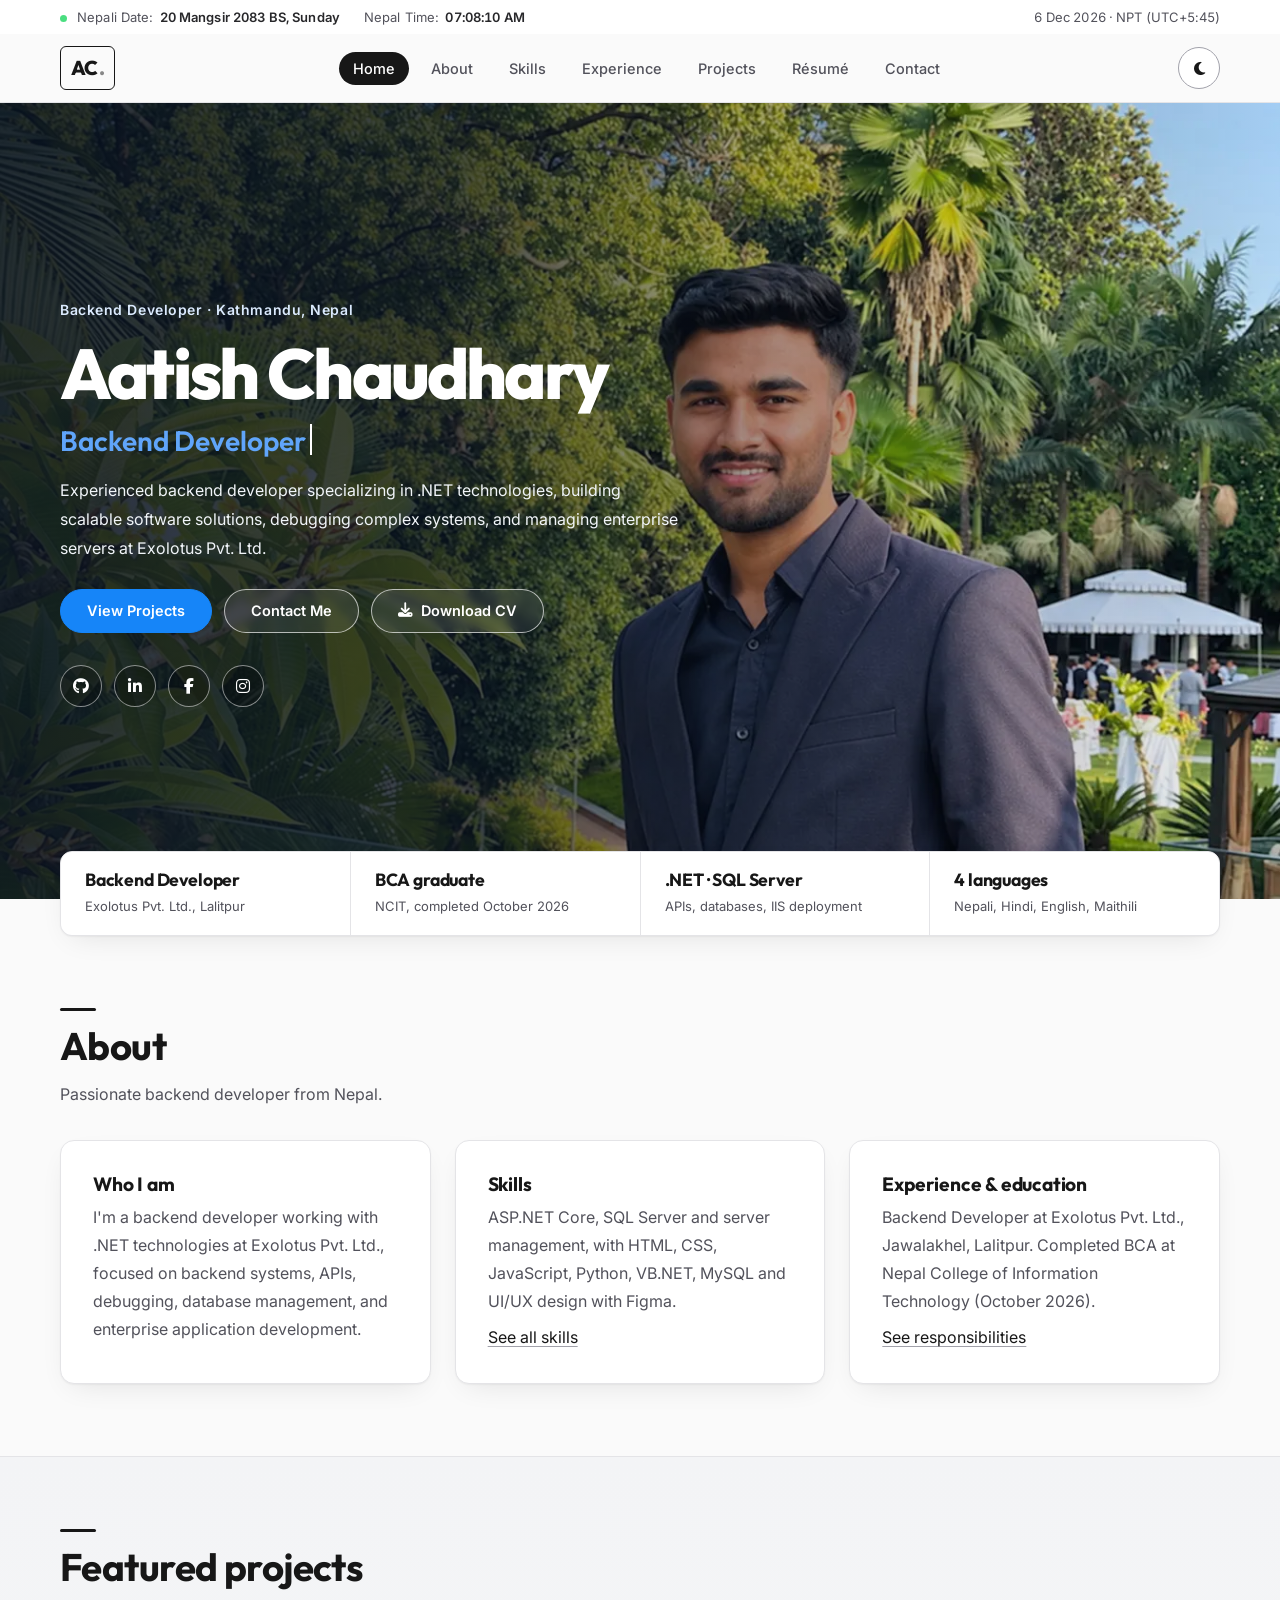
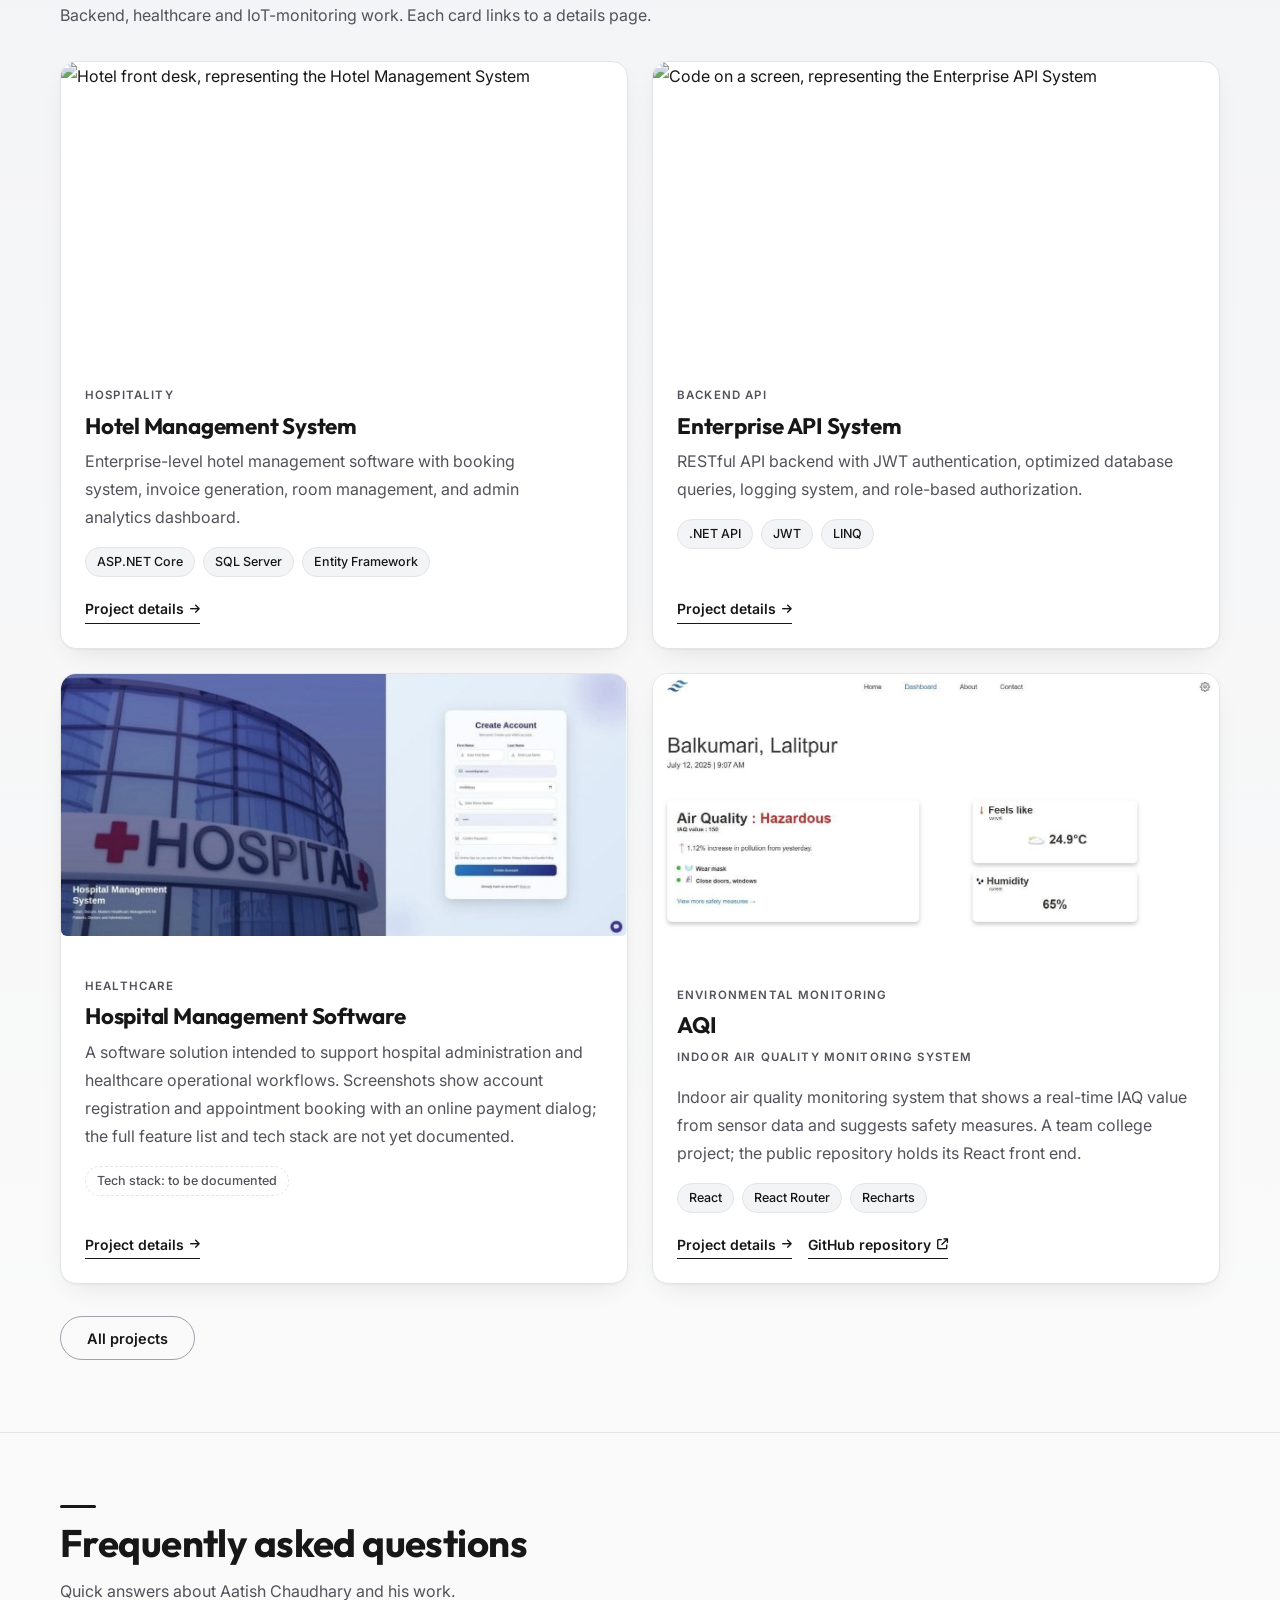
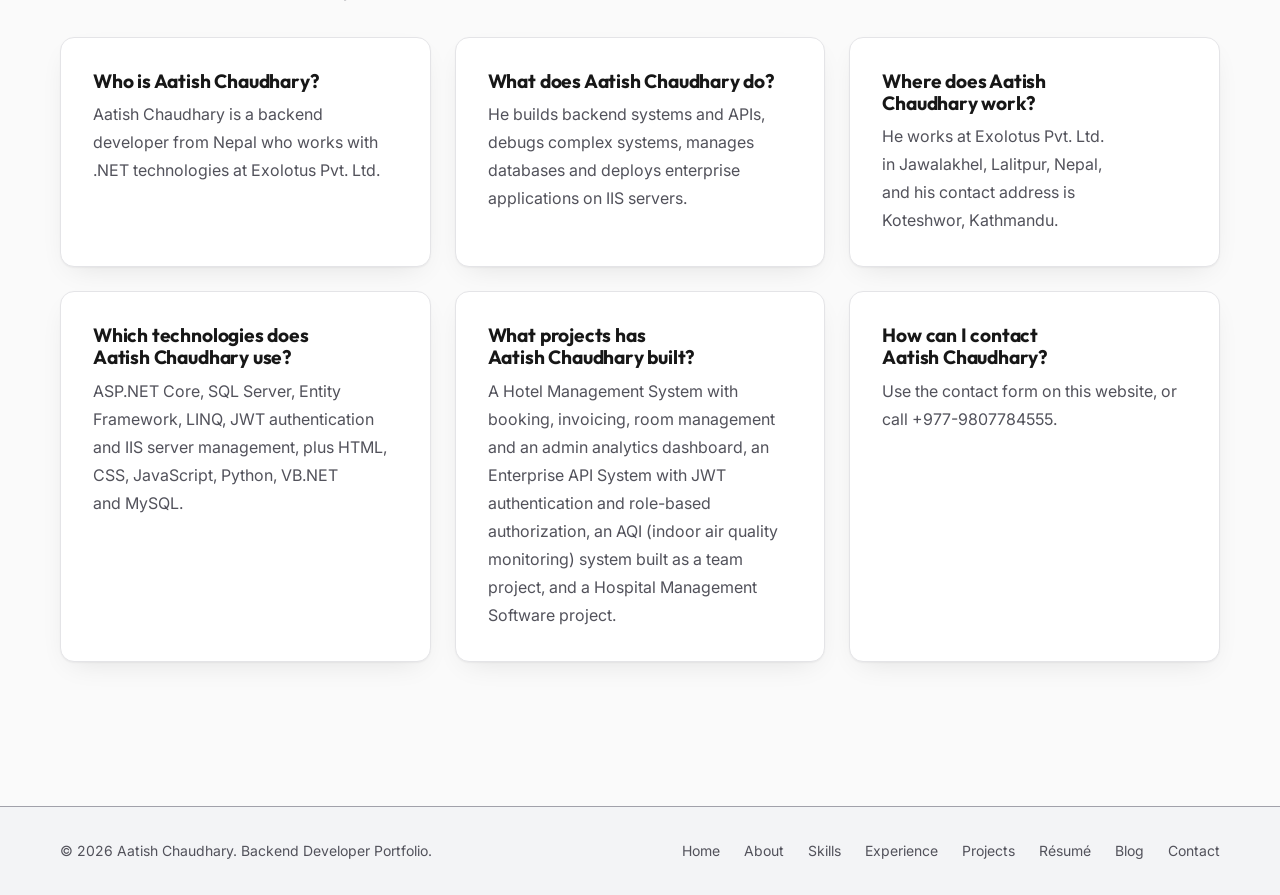
==== commit 43bd32ab: "new site" ====
--- a/index.html
+++ b/index.html
@@ -7,31 +7,79 @@
 <meta charset="UTF-8"><meta name="viewport" content="width=device-width, initial-scale=1.0">
 <title>Aatish Chaudhary | Backend Developer in Kathmandu, Nepal (.NET, SQL Server)</title><meta name="description" content="Aatish Chaudhary is a backend developer in Nepal specializing in ASP.NET Core, REST APIs, SQL Server and IIS server management at Exolotus Pvt. Ltd.">
 <link rel="canonical" href="https://aatishchaudhary.com.np/index.html">
-<meta property="og:title" content="Aatish Chaudhary | Backend Developer in Kathmandu, Nepal (.NET, SQL Server)"><meta property="og:description" content="Aatish Chaudhary is a backend developer in Nepal specializing in ASP.NET Core, REST APIs, SQL Server and IIS server management at Exolotus Pvt. Ltd."><meta property="og:type" content="website"><meta property="og:url" content="https://aatishchaudhary.com.np/index.html">
+<meta property="og:title" content="Aatish Chaudhary | Backend Developer in Kathmandu, Nepal (.NET, SQL Server)"><meta property="og:description" content="Aatish Chaudhary is a backend developer in Nepal specializing in ASP.NET Core, REST APIs, SQL Server and IIS server management at Exolotus Pvt. Ltd."><meta property="og:type" content="website"><meta property="og:url" content="https://aatishchaudhary.com.np/index.html"><meta property="og:image" content="https://raw.githubusercontent.com/aatishchuadhary/portfolio-of-aatish/main/WhatsApp%20Image%202025-12-04%20at%2020.26.14_7cd4a3ca.jpg">
 <link rel="preconnect" href="https://fonts.googleapis.com"><link rel="preconnect" href="https://fonts.gstatic.com" crossorigin>
-<link href="https://fonts.googleapis.com/css2?family=Outfit:wght@300;400;500;600;700;800&display=swap" rel="stylesheet">
+<link href="https://fonts.googleapis.com/css2?family=Inter:wght@400;500;600&family=Outfit:wght@300;400;500;600;700;800&display=swap" rel="stylesheet">
 <link rel="stylesheet" href="https://cdnjs.cloudflare.com/ajax/libs/font-awesome/6.5.2/css/all.min.css"/>
 <link rel="stylesheet" href="assets/css/portfolio.css">
+<script src="assets/js/nepali-date.js" defer></script>
 <script src="assets/js/portfolio.js" defer></script>
-<script type="application/ld+json">{"@context": "https://schema.org", "@type": "Person", "@id": "https://aatishchaudhary.com.np/#aatish", "name": "Aatish Chaudhary", "url": "https://aatishchaudhary.com.np/", "image": "https://raw.githubusercontent.com/aatishchuadhary/portfolio-of-aatish/main/WhatsApp%20Image%202025-12-04%20at%2020.26.14_7cd4a3ca.jpg", "jobTitle": "Backend Developer", "description": "Backend developer from Nepal working with .NET technologies: APIs, SQL Server, debugging and enterprise server management.", "worksFor": {"@type": "Organization", "name": "Exolotus Pvt. Ltd.", "address": {"@type": "PostalAddress", "addressLocality": "Jawalakhel, Lalitpur", "addressCountry": "NP"}}, "homeLocation": {"@type": "Place", "address": {"@type": "PostalAddress", "addressLocality": "Kathmandu", "addressCountry": "NP"}}, "knowsAbout": ["ASP.NET Core", "SQL Server", "REST APIs", "JWT authentication", "Entity Framework", "LINQ", "IIS server deployment"], "sameAs": ["https://github.com/aatishchuadhary/portfolio-of-aatish", "https://www.linkedin.com/in/aatish-sah-36540b397/", "https://www.facebook.com/aatish.chaudhary.9699", "https://www.instagram.com/aatish_chaudhary.00/"]}</script>
+<script type="application/ld+json">{"@context": "https://schema.org", "@type": "Person", "@id": "https://aatishchaudhary.com.np/#aatish", "name": "Aatish Chaudhary", "url": "https://aatishchaudhary.com.np/", "image": "https://raw.githubusercontent.com/aatishchuadhary/portfolio-of-aatish/main/WhatsApp%20Image%202025-12-04%20at%2020.26.14_7cd4a3ca.jpg", "jobTitle": "Backend Developer", "description": "Backend developer from Nepal working with .NET technologies: APIs, SQL Server, debugging and enterprise server management.", "worksFor": {"@type": "Organization", "name": "Exolotus Pvt. Ltd.", "address": {"@type": "PostalAddress", "addressLocality": "Jawalakhel, Lalitpur", "addressCountry": "NP"}}, "homeLocation": {"@type": "Place", "address": {"@type": "PostalAddress", "addressLocality": "Kathmandu", "addressCountry": "NP"}}, "knowsAbout": ["ASP.NET Core", "SQL Server", "REST APIs", "JWT authentication", "Entity Framework", "LINQ", "IIS server deployment", "Python", "MySQL", "UI/UX design"], "sameAs": ["https://github.com/aatishchuadhary/portfolio-of-aatish", "https://www.linkedin.com/in/aatish-sah-36540b397/", "https://www.facebook.com/aatish.chaudhary.9699", "https://www.instagram.com/aatish_chaudhary.00/"]}</script>
 <script type="application/ld+json">{"@context": "https://schema.org", "@type": "WebSite", "name": "Aatish Chaudhary Portfolio", "url": "https://aatishchaudhary.com.np/", "author": {"@id": "https://aatishchaudhary.com.np/#aatish"}}</script>
-<script type="application/ld+json">{"@context": "https://schema.org", "@type": "FAQPage", "mainEntity": [{"@type": "Question", "name": "Who is Aatish Chaudhary?", "acceptedAnswer": {"@type": "Answer", "text": "Aatish Chaudhary is a backend developer from Nepal who works with .NET technologies at Exolotus Pvt. Ltd."}}, {"@type": "Question", "name": "What does Aatish Chaudhary do?", "acceptedAnswer": {"@type": "Answer", "text": "He builds backend systems and APIs, debugs complex systems, manages databases and deploys enterprise applications on IIS servers."}}, {"@type": "Question", "name": "Where does Aatish Chaudhary work?", "acceptedAnswer": {"@type": "Answer", "text": "He works at Exolotus Pvt. Ltd. in Jawalakhel, Lalitpur, Nepal, and his contact address is Koteshwor, Kathmandu."}}, {"@type": "Question", "name": "Which technologies does Aatish Chaudhary use?", "acceptedAnswer": {"@type": "Answer", "text": "ASP.NET Core, SQL Server, Entity Framework, LINQ, JWT authentication and IIS server management."}}, {"@type": "Question", "name": "What projects has Aatish Chaudhary built?", "acceptedAnswer": {"@type": "Answer", "text": "A Hotel Management System with booking, invoicing, room management and an admin analytics dashboard, and an Enterprise API System with JWT authentication and role-based authorization."}}, {"@type": "Question", "name": "How can I contact Aatish Chaudhary?", "acceptedAnswer": {"@type": "Answer", "text": "Use the contact form on this website, or call +977-9807784555."}}]}</script>
+<script type="application/ld+json">{"@context": "https://schema.org", "@type": "FAQPage", "mainEntity": [{"@type": "Question", "name": "Who is Aatish Chaudhary?", "acceptedAnswer": {"@type": "Answer", "text": "Aatish Chaudhary is a backend developer from Nepal who works with .NET technologies at Exolotus Pvt. Ltd."}}, {"@type": "Question", "name": "What does Aatish Chaudhary do?", "acceptedAnswer": {"@type": "Answer", "text": "He builds backend systems and APIs, debugs complex systems, manages databases and deploys enterprise applications on IIS servers."}}, {"@type": "Question", "name": "Where does Aatish Chaudhary work?", "acceptedAnswer": {"@type": "Answer", "text": "He works at Exolotus Pvt. Ltd. in Jawalakhel, Lalitpur, Nepal, and his contact address is Koteshwor, Kathmandu."}}, {"@type": "Question", "name": "Which technologies does Aatish Chaudhary use?", "acceptedAnswer": {"@type": "Answer", "text": "ASP.NET Core, SQL Server, Entity Framework, LINQ, JWT authentication and IIS server management, plus HTML, CSS, JavaScript, Python, VB.NET and MySQL."}}, {"@type": "Question", "name": "What projects has Aatish Chaudhary built?", "acceptedAnswer": {"@type": "Answer", "text": "A Hotel Management System with booking, invoicing, room management and an admin analytics dashboard, an Enterprise API System with JWT authentication and role-based authorization, an AQI (indoor air quality monitoring) system built as a team project, and a Hospital Management Software project."}}, {"@type": "Question", "name": "How can I contact Aatish Chaudhary?", "acceptedAnswer": {"@type": "Answer", "text": "Use the contact form on this website, or call +977-9807784555."}}]}</script>
 </head>
 <body data-page="home"><main>
-<section class="hero"><div class="container hero-grid"><div>
-<h1>Aatish Chaudhary</h1><div class="typing" id="typing" aria-live="off"></div>
-<p class="lead">Experienced backend developer specializing in .NET technologies, building scalable software solutions, debugging complex systems, and managing enterprise servers at Exolotus Pvt. Ltd.</p>
-<div class="row"><a class="btn btn-primary" href="projects.html">View projects</a><a class="btn" href="contact.html">Contact me</a></div>
-<div class="social">
-<a href="https://github.com/aatishchuadhary/portfolio-of-aatish" aria-label="GitHub"><i class="fab fa-github"></i></a>
-<a href="https://www.linkedin.com/in/aatish-sah-36540b397/" aria-label="LinkedIn"><i class="fab fa-linkedin-in"></i></a>
-<a href="https://www.facebook.com/aatish.chaudhary.9699" aria-label="Facebook"><i class="fab fa-facebook-f"></i></a>
-<a href="https://www.instagram.com/aatish_chaudhary.00/" aria-label="Instagram"><i class="fab fa-instagram"></i></a></div></div>
-<div class="photo"><img src="https://raw.githubusercontent.com/aatishchuadhary/portfolio-of-aatish/main/WhatsApp%20Image%202025-12-04%20at%2020.26.14_7cd4a3ca.jpg" alt="Aatish Chaudhary"></div></div></section>
+
+
+<section class="hero hero-full hero-center aatish-hero">
+  <img
+    class="hero-bg"
+    src="assets/img/aatish.webp"
+    alt="Aatish Chaudhary"
+    fetchpriority="high"
+  >
+  <div class="hero-shade" aria-hidden="true"></div>
+
+  <div class="container aatish-hero-content">
+    <p class="eyebrow">Backend Developer · Kathmandu, Nepal</p>
+
+    <h1>Aatish Chaudhary</h1>
+
+    <div class="typing" id="typing" aria-live="off"></div>
+
+    <p class="lead">
+      Experienced backend developer specializing in .NET technologies,
+      building scalable software solutions, debugging complex systems,
+      and managing enterprise servers at Exolotus Pvt. Ltd.
+    </p>
+
+    <div class="row hero-buttons">
+      <a class="btn btn-primary" href="projects.html">View Projects</a>
+      <a class="btn" href="contact.html">Contact Me</a>
+      <a class="btn" href="Aatish-Chaudhary-cv.pdf" download>
+        <i class="fa-solid fa-download"></i> Download CV
+      </a>
+    </div>
+
+    <div class="social">
+      <a href="https://github.com/aatishchuadhary/portfolio-of-aatish"
+         aria-label="GitHub"><i class="fab fa-github"></i></a>
+      <a href="https://www.linkedin.com/in/aatish-sah-36540b397/"
+         aria-label="LinkedIn"><i class="fab fa-linkedin-in"></i></a>
+      <a href="https://www.facebook.com/aatish.chaudhary.9699"
+         aria-label="Facebook"><i class="fab fa-facebook-f"></i></a>
+      <a href="https://www.instagram.com/aatish_chaudhary.00/"
+         aria-label="Instagram"><i class="fab fa-instagram"></i></a>
+    </div>
+  </div>
+</section>
+
+
+
+<div class="container"><div class="stats">
+<div><b>Backend Developer</b><span>Exolotus Pvt. Ltd., Lalitpur</span></div>
+<div><b>BCA graduate</b><span>NCIT, completed October 2026</span></div>
+<div><b>.NET · SQL Server</b><span>APIs, databases, IIS deployment</span></div>
+<div><b>4 languages</b><span>Nepali, Hindi, English, Maithili</span></div></div></div>
 <section class="block"><div class="container"><h2 class="title">About</h2><p class="sub">Passionate backend developer from Nepal.</p>
 <div class="grid"><div class="card"><h3>Who I am</h3><p>I'm a backend developer working with .NET technologies at Exolotus Pvt. Ltd., focused on backend systems, APIs, debugging, database management, and enterprise application development.</p></div>
-<div class="card"><h3>Skills</h3><p>ASP.NET Core, SQL Server and server management.</p><p><a href="skills.html">See all skills</a></p></div>
-<div class="card"><h3>Experience</h3><p>Backend Developer at Exolotus Pvt. Ltd., Jawalakhel, Lalitpur.</p><p><a href="experience.html">See responsibilities</a></p></div></div></div></section>
-<section class="block"><div class="container"><h2 class="title">Featured projects</h2><p class="sub">Backend and full-stack work.</p><div class="grid"><article class="card" data-tags="ASP.NET Core,SQL Server,Entity Framework"><img class="proj" src="https://images.unsplash.com/photo-1556740749-887f6717d7e4?q=80&w=1200&auto=format&fit=crop" alt="Hotel front desk, representing the Hotel Management System" loading="lazy"><h3><a href="project-hotel-management-system.html">Hotel Management System</a></h3><p>Enterprise-level hotel management software with booking system, invoice generation, room management, and admin analytics dashboard.</p><ul class="tags"><li>ASP.NET Core</li><li>SQL Server</li><li>Entity Framework</li></ul></article>
-<article class="card" data-tags=".NET API,JWT,LINQ"><img class="proj" src="https://images.unsplash.com/photo-1516321318423-f06f85e504b3?q=80&w=1200&auto=format&fit=crop" alt="Code on a screen, representing the Enterprise API System" loading="lazy"><h3><a href="project-enterprise-api-system.html">Enterprise API System</a></h3><p>RESTful API backend with JWT authentication, optimized database queries, logging system, and role-based authorization.</p><ul class="tags"><li>.NET API</li><li>JWT</li><li>LINQ</li></ul></article></div><p style="margin-top:24px"><a class="btn" href="projects.html">All projects</a></p></div></section>
-<section class="block"><div class="container"><h2 class="title">Frequently asked questions</h2><p class="sub">Quick answers about Aatish Chaudhary and his work.</p><div class="grid"><div class="card"><h3>Who is Aatish Chaudhary?</h3><p>Aatish Chaudhary is a backend developer from Nepal who works with .NET technologies at Exolotus Pvt. Ltd.</p></div><div class="card"><h3>What does Aatish Chaudhary do?</h3><p>He builds backend systems and APIs, debugs complex systems, manages databases and deploys enterprise applications on IIS servers.</p></div><div class="card"><h3>Where does Aatish Chaudhary work?</h3><p>He works at Exolotus Pvt. Ltd. in Jawalakhel, Lalitpur, Nepal, and his contact address is Koteshwor, Kathmandu.</p></div><div class="card"><h3>Which technologies does Aatish Chaudhary use?</h3><p>ASP.NET Core, SQL Server, Entity Framework, LINQ, JWT authentication and IIS server management.</p></div><div class="card"><h3>What projects has Aatish Chaudhary built?</h3><p>A Hotel Management System with booking, invoicing, room management and an admin analytics dashboard, and an Enterprise API System with JWT authentication and role-based authorization.</p></div><div class="card"><h3>How can I contact Aatish Chaudhary?</h3><p>Use the contact form on this website, or call +977-9807784555.</p></div></div></div></section></main></body></html>
+<div class="card"><h3>Skills</h3><p>ASP.NET Core, SQL Server and server management, with HTML, CSS, JavaScript, Python, VB.NET, MySQL and UI/UX design with Figma.</p><p><a href="skills.html">See all skills</a></p></div>
+<div class="card"><h3>Experience &amp; education</h3><p>Backend Developer at Exolotus Pvt. Ltd., Jawalakhel, Lalitpur. Completed BCA at Nepal College of Information Technology (October 2026).</p><p><a href="experience.html">See responsibilities</a></p></div></div></div></section>
+<section class="block alt"><div class="container"><h2 class="title">Featured projects</h2><p class="sub">Backend, healthcare and IoT-monitoring work. Each card links to a details page.</p><div class="grid proj-grid">
+<article class="card proj-card" data-cat="Hospitality" data-tags="ASP.NET Core,SQL Server,Entity Framework"><div class="media"><img class="proj" src="https://images.unsplash.com/photo-1556740749-887f6717d7e4?q=80&w=1200&auto=format&fit=crop" alt="Hotel front desk, representing the Hotel Management System" loading="lazy"></div><div class="body"><p class="meta">Hospitality</p><h3><a href="project-hotel-management-system.html">Hotel Management System</a></h3><p>Enterprise-level hotel management software with booking system, invoice generation, room management, and admin analytics dashboard.</p><ul class="tags"><li>ASP.NET Core</li><li>SQL Server</li><li>Entity Framework</li></ul><div class="links"><a href="project-hotel-management-system.html">Project details <i class="fa-solid fa-arrow-right" aria-hidden="true"></i></a></div></div></article>
+<article class="card proj-card" data-cat="Backend API" data-tags=".NET API,JWT,LINQ"><div class="media"><img class="proj" src="https://images.unsplash.com/photo-1516321318423-f06f85e504b3?q=80&w=1200&auto=format&fit=crop" alt="Code on a screen, representing the Enterprise API System" loading="lazy"></div><div class="body"><p class="meta">Backend API</p><h3><a href="project-enterprise-api-system.html">Enterprise API System</a></h3><p>RESTful API backend with JWT authentication, optimized database queries, logging system, and role-based authorization.</p><ul class="tags"><li>.NET API</li><li>JWT</li><li>LINQ</li></ul><div class="links"><a href="project-enterprise-api-system.html">Project details <i class="fa-solid fa-arrow-right" aria-hidden="true"></i></a></div></div></article>
+<article class="card proj-card" data-cat="Healthcare" data-tags=""><div class="media"><img class="proj shot" src="assets/img/hospital-create-account.jpg" alt="Hospital Management Software create-account page with a hospital building and the tagline Smart, Secure, Modern Healthcare Management" loading="lazy"></div><div class="body"><p class="meta">Healthcare</p><h3><a href="project-hospital-management-software.html">Hospital Management Software</a></h3><p>A software solution intended to support hospital administration and healthcare operational workflows. Screenshots show account registration and appointment booking with an online payment dialog; the full feature list and tech stack are not yet documented.</p><ul class="tags"><li class="muted">Tech stack: to be documented</li></ul><div class="links"><a href="project-hospital-management-software.html">Project details <i class="fa-solid fa-arrow-right" aria-hidden="true"></i></a></div></div></article>
+<article class="card proj-card" data-cat="Environmental Monitoring" data-tags="React,React Router,Recharts"><div class="media"><img class="proj shot" src="assets/img/aqi-dashboard.jpg" alt="AQI dashboard showing air quality status, IAQ value, temperature and humidity" loading="lazy"></div><div class="body"><p class="meta">Environmental Monitoring</p><h3><a href="project-aqi.html">AQI</a></h3><p class="meta">Indoor Air Quality Monitoring System</p><p>Indoor air quality monitoring system that shows a real-time IAQ value from sensor data and suggests safety measures. A team college project; the public repository holds its React front end.</p><ul class="tags"><li>React</li><li>React Router</li><li>Recharts</li></ul><div class="links"><a href="project-aqi.html">Project details <i class="fa-solid fa-arrow-right" aria-hidden="true"></i></a><a href="https://github.com/aatishchuadhary/indoor_air_quality_monitoring_system" rel="noopener">GitHub repository <i class="fa-solid fa-arrow-up-right-from-square" aria-hidden="true"></i></a></div></div></article>
+</div><p style="margin-top:32px"><a class="btn" href="projects.html">All projects</a></p></div></section>
+<section class="block"><div class="container"><h2 class="title">Frequently asked questions</h2><p class="sub">Quick answers about Aatish Chaudhary and his work.</p><div class="grid"><div class="card"><h3>Who is Aatish Chaudhary?</h3><p>Aatish Chaudhary is a backend developer from Nepal who works with .NET technologies at Exolotus Pvt. Ltd.</p></div><div class="card"><h3>What does Aatish Chaudhary do?</h3><p>He builds backend systems and APIs, debugs complex systems, manages databases and deploys enterprise applications on IIS servers.</p></div><div class="card"><h3>Where does Aatish Chaudhary work?</h3><p>He works at Exolotus Pvt. Ltd. in Jawalakhel, Lalitpur, Nepal, and his contact address is Koteshwor, Kathmandu.</p></div><div class="card"><h3>Which technologies does Aatish Chaudhary use?</h3><p>ASP.NET Core, SQL Server, Entity Framework, LINQ, JWT authentication and IIS server management, plus HTML, CSS, JavaScript, Python, VB.NET and MySQL.</p></div><div class="card"><h3>What projects has Aatish Chaudhary built?</h3><p>A Hotel Management System with booking, invoicing, room management and an admin analytics dashboard, an Enterprise API System with JWT authentication and role-based authorization, an AQI (indoor air quality monitoring) system built as a team project, and a Hospital Management Software project.</p></div><div class="card"><h3>How can I contact Aatish Chaudhary?</h3><p>Use the contact form on this website, or call +977-9807784555.</p></div></div></div></section>
+</main></body></html>
--- a/assets/css/portfolio.css
+++ b/assets/css/portfolio.css
@@ -1,65 +1,798 @@
-:root{--bg:#f6f8fb;--surface:#fff;--text:#0f172a;--muted:#475569;--line:#dbe3ee;--accent:#1d4ed8;--accent-soft:#e0e9ff;--on-accent:#fff;--bgimg:.05;--r:10px;--shadow:0 1px 2px rgba(15,23,42,.06),0 8px 24px rgba(15,23,42,.06)}
-:root[data-theme=dark]{--bg:#020617;--surface:#0b1426;--text:#f1f5f9;--muted:#a9b8cc;--line:#1e2b45;--accent:#60a5fa;--accent-soft:#13264d;--on-accent:#04122e;--bgimg:.1;--shadow:0 8px 24px rgba(0,0,0,.4)}
+/* Aatish Chaudhary portfolio — black & white design system. Static, no build step. */
+
+/* Aatish Chaudhary Portfolio — Accessible Light & Dark Theme */
+
+:root {
+  color-scheme: light;
+
+  --bg: #fafafa;
+  --surface: #ffffff;
+  --surface-2: #f3f4f6;
+
+  --text: #171717;
+  --muted: #52525b;
+  --line: #e4e4e7;
+  --line-strong: #a1a1aa;
+
+  --accent: #2563eb;
+  --on-ink: #ffffff;
+  --ink: #171717;
+
+  /* Date and time bar */
+  --bar-bg: #ffffff;
+  --bar-text: #27272a;
+  --bar-muted: #52525b;
+
+  --bgimg: 0.035;
+  --bgfilter: grayscale(1);
+
+  --r: 6px;
+  --r-lg: 12px;
+
+  --shadow:
+    0 1px 2px rgba(0, 0, 0, 0.05),
+    0 10px 30px -12px rgba(0, 0, 0, 0.12);
+
+  --shadow-hover:
+    0 2px 4px rgba(0, 0, 0, 0.06),
+    0 18px 40px -14px rgba(0, 0, 0, 0.2);
+
+  --font-head: 'Outfit', system-ui, sans-serif;
+  --font-body: 'Inter', system-ui, -apple-system, 'Segoe UI', sans-serif;
+
+  --s1: 4px;
+  --s2: 8px;
+  --s3: 12px;
+  --s4: 16px;
+  --s5: 24px;
+  --s6: 32px;
+  --s7: 48px;
+  --s8: 72px;
+  --s9: 104px;
+}
+
+/* DARK MODE */
+:root[data-theme="dark"] {
+  color-scheme: dark;
+
+  --bg: #111113;
+  --surface: #18181b;
+  --surface-2: #232327;
+
+  --text: #f4f4f5;
+  --muted: #b4b4bd;
+  --line: #303036;
+  --line-strong: #52525b;
+
+  --accent: #93b4ff;
+  --on-ink: #111113;
+  --ink: #f4f4f5;
+
+  /* Date and time bar */
+  --bar-bg: #18181b;
+  --bar-text: #f4f4f5;
+  --bar-muted: #b4b4bd;
+
+  --bgimg: 0.06;
+  --bgfilter: grayscale(1);
+
+  --shadow:
+    0 1px 2px rgba(0, 0, 0, 0.4),
+    0 12px 32px -12px rgba(0, 0, 0, 0.7);
+
+  --shadow-hover:
+    0 2px 4px rgba(0, 0, 0, 0.5),
+    0 20px 44px -14px rgba(0, 0, 0, 0.85);
+}
+
+
 *{margin:0;padding:0;box-sizing:border-box}
-html{scroll-behavior:smooth}
-body{font-family:'Outfit',system-ui,sans-serif;background:var(--bg);color:var(--text);line-height:1.7;overflow-x:hidden;min-height:100vh;display:flex;flex-direction:column}
-body::before{content:'';position:fixed;inset:0;background:url('https://images.unsplash.com/photo-1516321318423-f06f85e504b3?q=80&w=1600&auto=format&fit=crop') center/cover;opacity:var(--bgimg);z-index:-1}
-main{flex:1}
-a{color:var(--accent)}
-:focus-visible{outline:3px solid var(--accent);outline-offset:3px}
-.container{width:90%;max-width:1150px;margin:auto}
-.skip{position:absolute;left:-999px}.skip:focus{left:8px;top:8px;background:var(--surface);padding:8px 12px;z-index:99}
-header{position:sticky;top:0;z-index:50;background:color-mix(in srgb,var(--bg) 88%,transparent);backdrop-filter:blur(12px);border-bottom:1px solid var(--line)}
-nav{height:72px;display:flex;align-items:center;justify-content:space-between;gap:16px}
-.logo{font-size:28px;font-weight:800;color:var(--text);text-decoration:none}.logo span{color:var(--accent)}
-.nav-links{display:flex;gap:28px;list-style:none}
-.nav-links a{color:var(--muted);text-decoration:none;font-size:15px;padding:6px 0;border-bottom:2px solid transparent}
-.nav-links a:hover{color:var(--text)}.nav-links a[aria-current=page]{color:var(--text);border-color:var(--accent)}
-.icon-btn{width:44px;height:44px;border-radius:50%;border:1px solid var(--line);background:var(--surface);color:var(--text);cursor:pointer;font-size:16px}
-.right{display:flex;gap:10px;align-items:center}.menu-btn{display:none}
-.btn{display:inline-block;padding:13px 26px;border-radius:var(--r);font:600 15px 'Outfit',sans-serif;text-decoration:none;border:1px solid var(--line);color:var(--text);background:var(--surface);cursor:pointer;transition:transform .2s}
-.btn:hover{transform:translateY(-2px)}.btn-primary{background:var(--accent);color:var(--on-accent);border-color:var(--accent)}
-.hero{padding:72px 0}
-.hero-grid{display:grid;grid-template-columns:1.15fr .85fr;gap:56px;align-items:center}
-.hero h1{font-size:clamp(40px,7vw,72px);line-height:1.05;font-weight:800;margin-bottom:12px}
-.typing{font-size:clamp(22px,3.5vw,32px);font-weight:600;color:var(--accent);min-height:46px}
-.hero p.lead{color:var(--muted);max-width:60ch;font-size:18px;margin:12px 0 28px}
-.row{display:flex;gap:14px;flex-wrap:wrap;align-items:center}
-.social{display:flex;gap:12px;margin-top:28px}
-.social a{width:44px;height:44px;border-radius:50%;border:1px solid var(--line);display:grid;place-items:center;color:var(--muted);text-decoration:none;background:var(--surface)}
-.social a:hover{color:var(--accent);border-color:var(--accent)}
-.photo{max-width:440px;margin-inline:auto;padding:12px;border:1px solid var(--line);border-radius:18px;background:var(--surface);box-shadow:var(--shadow)}
-.photo img{display:block;width:100%;aspect-ratio:4/5;object-fit:cover;object-position:top;border-radius:10px}
-section.block{padding:72px 0}
-.page-head{padding:64px 0 24px}.page-head h1{font-size:clamp(34px,5vw,52px);line-height:1.1}.page-head p{color:var(--muted);max-width:60ch;margin-top:10px;font-size:18px}
-h2.title{font-size:clamp(28px,4vw,38px);margin-bottom:8px}.sub{color:var(--muted);margin-bottom:32px;max-width:60ch}
-.grid{display:grid;grid-template-columns:repeat(auto-fit,minmax(280px,1fr));gap:24px}
-.card{background:var(--surface);border:1px solid var(--line);border-radius:var(--r);padding:28px;box-shadow:var(--shadow)}
-.card h3{font-size:21px;margin-bottom:10px}.card p,.card li{color:var(--muted)}.card ul{padding-left:20px}
-.card .ico{font-size:30px;color:var(--accent);margin-bottom:14px}
-.card img.proj{display:block;width:100%;aspect-ratio:16/10;object-fit:cover;border-radius:8px;margin-bottom:18px}
-.tags{display:flex;gap:8px;flex-wrap:wrap;margin-top:16px;list-style:none;padding:0!important}
-.tags li{background:var(--accent-soft);color:var(--accent)!important;padding:4px 12px;border-radius:50px;font-size:13px}
-.filters{display:flex;gap:8px;flex-wrap:wrap;margin-bottom:28px}
-.filters button{padding:9px 16px;border-radius:50px;border:1px solid var(--line);background:var(--surface);color:var(--text);font:500 14px 'Outfit',sans-serif;cursor:pointer;min-height:44px}
-.filters button[aria-pressed=true]{background:var(--accent);color:var(--on-accent);border-color:var(--accent)}
-.empty{padding:32px;text-align:center;color:var(--muted);border:1px dashed var(--line);border-radius:var(--r)}
-.timeline{border-left:2px solid var(--line);padding-left:28px;margin-left:6px}
-.timeline .card{position:relative}.timeline .card::before{content:'';position:absolute;left:-37px;top:34px;width:14px;height:14px;border-radius:50%;background:var(--accent);border:3px solid var(--bg)}
-form label{display:block;font-weight:500;margin:0 0 6px}
-form .f{margin-bottom:18px}
-form input,form textarea{width:100%;padding:13px;border-radius:var(--r);border:1px solid var(--line);background:var(--bg);color:var(--text);font:inherit}
+html{scroll-behavior:smooth;-webkit-text-size-adjust:100%}
+html.theme-anim *,html.theme-anim *::before,html.theme-anim *::after{transition:background-color .25s,color .25s,border-color .25s,box-shadow .25s!important}
+body{font-family:var(--font-body);font-size:16px;background:var(--bg);color:var(--text);line-height:1.7;overflow-x:hidden;min-height:100vh;display:flex;flex-direction:column;-webkit-font-smoothing:antialiased}
+body::before{content:'';position:fixed;inset:0;background:url('https://images.unsplash.com/photo-1516321318423-f06f85e504b3?q=80&w=1600&auto=format&fit=crop') center/cover;opacity:var(--bgimg);filter:var(--bgfilter);z-index:-1;pointer-events:none}
+main{flex:1;animation:pagein .45s ease both}
+@keyframes pagein{from{opacity:0;transform:translateY(6px)}to{opacity:1;transform:none}}
+h1,h2,h3,h4{font-family:var(--font-head);letter-spacing:-.015em;line-height:1.15;font-weight:700}
+a{color:var(--text);text-decoration-color:var(--line-strong);text-underline-offset:3px}
+a:hover{text-decoration-color:var(--text)}
+img{max-width:100%}
+:focus-visible{outline:3px solid var(--accent);outline-offset:3px;border-radius:3px}
+.container{width:min(92%,1160px);margin-inline:auto}
+.skip{position:absolute;left:-999px}.skip:focus{left:8px;top:8px;background:var(--surface);color:var(--text);padding:8px 12px;z-index:99;border:1px solid var(--line-strong)}
+.sr-only{position:absolute;width:1px;height:1px;overflow:hidden;clip:rect(0 0 0 0);white-space:nowrap}
+
+/* ---------- header + Nepal date/time bar ---------- */
+header{position:sticky;top:0;z-index:50;background:color-mix(in srgb,var(--bg) 90%,transparent);backdrop-filter:blur(14px);-webkit-backdrop-filter:blur(14px);border-bottom:1px solid var(--line)}
+.infobar{background:var(--bar-bg);color:var(--bar-text);font-size:13px;line-height:1.3}
+.infobar-in{display:flex;align-items:center;justify-content:space-between;gap:var(--s2) var(--s5);flex-wrap:wrap;min-height:34px;padding-block:6px}
+.ib-k{color:var(--bar-muted);margin-right:6px}
+.infobar strong{font-weight:600;font-variant-numeric:tabular-nums}
+.ib-left{display:flex;gap:var(--s2) var(--s5);flex-wrap:wrap;align-items:center}
+.ib-sub{color:var(--bar-muted);font-variant-numeric:tabular-nums}
+.ib-dot{display:inline-block;width:6px;height:6px;border-radius:50%;background:#7ee787;margin-right:8px;vertical-align:middle}
+nav{height:68px;display:flex;align-items:center;justify-content:space-between;gap:var(--s4)}
+.logo{font:800 26px var(--font-head);color:var(--text);text-decoration:none;letter-spacing:-.03em}
+.logo span{color:var(--muted)}
+.nav-links{display:flex;gap:var(--s5);list-style:none}
+.nav-links a{color:var(--muted);text-decoration:none;font-size:14.5px;font-weight:500;padding:6px 0;border-bottom:2px solid transparent;transition:color .2s,border-color .2s}
+.nav-links a:hover{color:var(--text)}
+.nav-links a[aria-current=page]{color:var(--text);border-color:var(--text)}
+.right{display:flex;gap:var(--s2);align-items:center}
+.icon-btn{width:42px;height:42px;border-radius:50%;border:1px solid var(--line-strong);background:var(--surface);color:var(--text);cursor:pointer;font-size:15px;display:grid;place-items:center;transition:background .2s,transform .2s}
+.icon-btn:hover{background:var(--surface-2)}
+.menu-btn{display:none}
+
+/* ---------- buttons, tags ---------- */
+.btn{display:inline-flex;align-items:center;gap:8px;padding:12px 24px;min-height:44px;border-radius:var(--r);font:600 14.5px var(--font-body);text-decoration:none;border:1px solid var(--line-strong);color:var(--text);background:transparent;cursor:pointer;transition:transform .2s,background .2s,border-color .2s}
+.btn:hover{transform:translateY(-1px);border-color:var(--text);text-decoration:none}
+.btn-primary{background:var(--ink);color:var(--on-ink);border-color:var(--ink)}
+.btn-primary:hover{background:var(--ink);opacity:.88}
+.btn[disabled]{opacity:.6;cursor:not-allowed}
+.tags{display:flex;gap:var(--s2);flex-wrap:wrap;margin-top:var(--s4);list-style:none;padding:0!important}
+.tags li{border:1px solid var(--line-strong);color:var(--text)!important;padding:3px 11px;border-radius:50px;font-size:12.5px;font-weight:500;background:var(--surface-2)}
+.tags li.muted{color:var(--muted)!important;background:transparent;border-style:dashed}
+.badge{display:inline-block;font-size:11.5px;font-weight:600;letter-spacing:.06em;text-transform:uppercase;color:var(--muted);border:1px solid var(--line-strong);border-radius:4px;padding:2px 8px}
+
+/* ---------- hero ---------- */
+.hero{padding:var(--s8) 0 var(--s7)}
+.hero-grid{display:grid;grid-template-columns:1.2fr .8fr;gap:var(--s8);align-items:center}
+.eyebrow{font-size:13px;font-weight:600;letter-spacing:.12em;text-transform:uppercase;color:var(--muted);margin-bottom:var(--s3)}
+.hero h1{font-size:clamp(2.6rem,6.2vw,4.6rem);line-height:1.02;font-weight:800;letter-spacing:-.035em;margin-bottom:var(--s3)}
+.typing{font:600 clamp(1.25rem,2.6vw,1.75rem) var(--font-head);color:var(--muted);min-height:2.2rem}
+.typing::after{content:'';display:inline-block;width:2px;height:1.1em;background:var(--text);margin-left:4px;vertical-align:-.15em;animation:blink 1s steps(1) infinite}
+@keyframes blink{50%{opacity:0}}
+.hero p.lead{color:var(--muted);max-width:56ch;font-size:1.08rem;margin:var(--s4) 0 var(--s5)}
+.row{display:flex;gap:var(--s3);flex-wrap:wrap;align-items:center}
+.social{display:flex;gap:var(--s3);margin-top:var(--s6)}
+.social a{width:42px;height:42px;border-radius:50%;border:1px solid var(--line-strong);display:grid;place-items:center;color:var(--muted);text-decoration:none;background:var(--surface);transition:color .2s,border-color .2s,transform .2s}
+.social a:hover{color:var(--text);border-color:var(--text);transform:translateY(-2px)}
+.photo{max-width:420px;margin-inline:auto;padding:10px;border:1px solid var(--line);border-radius:var(--r-lg);background:var(--surface);box-shadow:var(--shadow)}
+.photo img{display:block;width:100%;aspect-ratio:3/4;object-fit:cover;object-position:center 30%;border-radius:var(--r)}
+.stats{display:grid;grid-template-columns:repeat(auto-fit,minmax(150px,1fr));gap:1px;background:var(--line);border:1px solid var(--line);border-radius:var(--r-lg);overflow:hidden;margin-top:var(--s7)}
+.stats div{background:var(--surface);padding:var(--s4) var(--s5)}
+.stats b{display:block;font:700 1.05rem var(--font-head)}.stats span{font-size:13px;color:var(--muted)}
+
+/* ---------- sections ---------- */
+section.block{padding:var(--s8) 0}
+section.block.alt{background:var(--surface-2);border-block:1px solid var(--line)}
+.page-head{padding:var(--s8) 0 var(--s5)}
+.page-head h1{font-size:clamp(2.1rem,4.8vw,3.4rem);line-height:1.05;letter-spacing:-.03em}
+.page-head p{color:var(--muted);max-width:60ch;margin-top:var(--s3);font-size:1.08rem}
+h2.title{font-size:clamp(1.7rem,3.4vw,2.4rem);margin-bottom:var(--s2)}
+.sub{color:var(--muted);margin-bottom:var(--s6);max-width:60ch}
+.grid{display:grid;grid-template-columns:repeat(auto-fit,minmax(280px,1fr));gap:var(--s5)}
+.grid.two{grid-template-columns:repeat(auto-fit,minmax(340px,1fr))}
+.card{background:var(--surface);border:1px solid var(--line);border-radius:var(--r-lg);padding:var(--s6);box-shadow:var(--shadow);transition:transform .25s,box-shadow .25s,border-color .25s}
+.card h3{font-size:1.2rem;margin-bottom:var(--s2)}
+.card p,.card li{color:var(--muted)}.card p+p{margin-top:var(--s2)}
+.card ul{padding-left:20px}.card li{margin-bottom:4px}
+.card .ico{width:44px;height:44px;border:1px solid var(--line-strong);border-radius:var(--r);display:grid;place-items:center;font-size:18px;color:var(--text);margin-bottom:var(--s4);background:var(--surface-2)}
+.card.flat{box-shadow:none}
+.meta{font-size:13px;color:var(--muted);margin-bottom:var(--s2)}
+
+/* ---------- project cards ---------- */
+.proj-card{padding:0;overflow:hidden;display:flex;flex-direction:column}
+.proj-card:hover{transform:translateY(-4px);box-shadow:var(--shadow-hover);border-color:var(--line-strong)}
+.proj-card .body{padding:var(--s5) var(--s5) var(--s5);display:flex;flex-direction:column;flex:1}
+.proj-card h3 a{text-decoration:none}.proj-card h3 a::after{content:'';position:absolute;inset:0}
+.proj-card{position:relative}
+.proj-card .links{position:relative;z-index:2;margin-top:auto;padding-top:var(--s4);display:flex;gap:var(--s4);flex-wrap:wrap;font-size:14px;font-weight:600}
+.proj-card .links a{display:inline-flex;align-items:center;gap:6px}
+.card img.proj,.proj-card img.proj{display:block;width:100%;aspect-ratio:16/10;object-fit:cover}
+.card img.proj{border-radius:var(--r);margin-bottom:var(--s4)}
+.proj-card img.proj{filter:grayscale(.35);transition:filter .3s}
+.proj-card:hover img.proj{filter:none}
+.ph{aspect-ratio:16/10;display:grid;place-items:center;text-align:center;gap:6px;align-content:center;color:var(--muted);font-size:13px;background:repeating-linear-gradient(135deg,var(--surface-2) 0 12px,var(--surface) 12px 24px);border-bottom:1px solid var(--line)}
+.ph i{font-size:30px;color:var(--text)}
+.card .ph{border:1px solid var(--line);border-radius:var(--r);margin-bottom:var(--s4)}
+.filters{display:flex;gap:var(--s2);flex-wrap:wrap;margin-bottom:var(--s5)}
+.filters button{padding:8px 16px;border-radius:50px;border:1px solid var(--line-strong);background:var(--surface);color:var(--text);font:500 13.5px var(--font-body);cursor:pointer;min-height:40px;transition:background .2s}
+.filters button:hover{background:var(--surface-2)}
+.filters button[aria-pressed=true]{background:var(--ink);color:var(--on-ink);border-color:var(--ink)}
+.empty{padding:var(--s6);text-align:center;color:var(--muted);border:1px dashed var(--line-strong);border-radius:var(--r-lg)}
+.notice{border-left:3px solid var(--text);background:var(--surface-2);padding:var(--s4) var(--s5);border-radius:0 var(--r) var(--r) 0;color:var(--muted);font-size:.95rem}
+.notice strong{color:var(--text)}
+dl.facts{display:grid;grid-template-columns:max-content 1fr;gap:var(--s2) var(--s5)}
+dl.facts dt{font-weight:600;color:var(--text)}dl.facts dd{color:var(--muted)}
+
+/* ---------- timeline ---------- */
+.timeline{border-left:1px solid var(--line-strong);padding-left:var(--s6);margin-left:6px;display:grid;gap:var(--s5)}
+.timeline .card{position:relative}
+.timeline .card::before{content:'';position:absolute;left:calc(-1 * var(--s6) - 6px);top:34px;width:11px;height:11px;border-radius:50%;background:var(--ink);box-shadow:0 0 0 4px var(--bg)}
+
+/* ---------- forms ---------- */
+form label{display:block;font-weight:500;font-size:14px;margin:0 0 6px}
+form .f{margin-bottom:var(--s4)}
+form input,form textarea{width:100%;padding:12px 14px;border-radius:var(--r);border:1px solid var(--line-strong);background:var(--bg);color:var(--text);font:inherit}
+form input:hover,form textarea:hover{border-color:var(--muted)}
 form textarea{min-height:140px;resize:vertical}
 form [aria-invalid=true]{border-color:#dc2626}
-.err{color:#dc2626;font-size:14px;min-height:20px}:root[data-theme=dark] .err{color:#f87171}
-#status{margin-top:16px;padding:12px 14px;border-radius:var(--r);background:var(--accent-soft)}#status:empty{display:none}
-footer{border-top:1px solid var(--line);padding:36px 0;color:var(--muted);margin-top:40px}
-footer .container{display:flex;justify-content:space-between;gap:16px;flex-wrap:wrap}
-footer ul{display:flex;gap:18px;list-style:none;flex-wrap:wrap}footer a{color:var(--muted)}
-@media(max-width:992px){.hero-grid{grid-template-columns:1fr}.photo{order:-1;max-width:340px}}
-@media(max-width:768px){.menu-btn{display:block}
-.nav-links{display:none;position:absolute;top:72px;left:0;right:0;flex-direction:column;gap:0;background:var(--surface);border-bottom:1px solid var(--line);padding:8px 5%}
-.nav-links.open{display:flex}.nav-links a{display:block;padding:14px 0;border:0}}
-@media(prefers-reduced-motion:reduce){*{transition:none!important;scroll-behavior:auto!important}}
-.prose{max-width:70ch}.prose p{margin-bottom:14px;color:var(--muted)}.prose h2{margin:28px 0 10px}.crumb{font-size:14px;color:var(--muted);padding-top:24px}.crumb a{color:var(--muted)}
+.err{color:#b91c1c;font-size:13.5px;min-height:20px}:root[data-theme=dark] .err{color:#f87171}
+#status{margin-top:var(--s4);padding:12px 14px;border-radius:var(--r);background:var(--surface-2);border:1px solid var(--line)}#status:empty{display:none}
+
+/* ---------- footer ---------- */
+footer{border-top:1px solid var(--line);padding:var(--s6) 0;color:var(--muted);margin-top:var(--s7);font-size:14px}
+footer .container{display:flex;justify-content:space-between;gap:var(--s4);flex-wrap:wrap;align-items:center}
+footer ul{display:flex;gap:var(--s4) var(--s5);list-style:none;flex-wrap:wrap}footer a{color:var(--muted);text-decoration:none}footer a:hover{color:var(--text)}
+
+.prose{max-width:70ch}.prose p{margin-bottom:14px;color:var(--muted)}.prose h2{margin:28px 0 10px}
+.crumb{font-size:13.5px;color:var(--muted);padding-top:var(--s5)}.crumb a{color:var(--muted)}
+
+/* ---------- responsive ---------- */
+@media(max-width:992px){
+  .hero{padding-top:var(--s7)}
+  .hero-grid{grid-template-columns:1fr;gap:var(--s6)}
+  .photo{order:-1;max-width:300px}
+  .nav-links{gap:var(--s4)}
+}
+@media(max-width:820px){
+  .menu-btn{display:grid}
+  .nav-links{display:none;position:absolute;top:100%;left:0;right:0;flex-direction:column;gap:0;background:var(--surface);border-bottom:1px solid var(--line);padding:var(--s2) 4%;box-shadow:var(--shadow)}
+  .nav-links.open{display:flex}
+  .nav-links a{display:block;padding:14px 0;border:0;border-bottom:1px solid var(--line)}
+  .nav-links li:last-child a{border-bottom:0}
+}
+@media(max-width:640px){
+  section.block{padding:var(--s7) 0}
+  .page-head{padding:var(--s7) 0 var(--s4)}
+  .card{padding:var(--s5)}
+  .grid,.grid.two{grid-template-columns:1fr}
+  .ib-sub{display:none}
+  .infobar{font-size:12.5px}
+  dl.facts{grid-template-columns:1fr}
+  dl.facts dd{margin-bottom:var(--s2)}
+}
+@media(max-width:360px){.infobar-in{gap:2px 12px}.logo{font-size:22px}}
+@media(prefers-reduced-motion:reduce){*,*::before,*::after{transition:none!important;animation:none!important;scroll-behavior:auto!important}}
 @media print{header,footer,.noprint,body::before{display:none!important}body{background:#fff;color:#000}.card{box-shadow:none}}
+
+/* ---------- additions: project grid, inline code ---------- */
+.grid.proj-grid{grid-template-columns:repeat(auto-fit,minmax(min(100%,440px),1fr))}
+code{font:500 .88em ui-monospace,SFMono-Regular,Menlo,Consolas,monospace;background:var(--surface-2);border:1px solid var(--line);border-radius:4px;padding:1px 6px}
+.proj-card .badge{align-self:flex-start;margin-top:var(--s3)}
+nav.crumb{display:block;height:auto;justify-content:flex-start}
+
+/* =====================================================================
+   v2 design refinements (appended; overrides earlier rules)
+   ===================================================================== */
+:root{--ease:cubic-bezier(.2,.7,.2,1);--ring:0 0 0 1px var(--line)}
+:root[data-theme=dark]{--surface:#121214;--surface-2:#19191c;--line:#242428}
+body{line-height:1.75;text-rendering:optimizeLegibility}
+h1,h2,h3{text-wrap:balance}p,li{text-wrap:pretty}
+::selection{background:var(--ink);color:var(--on-ink)}
+
+/* top bar: live indicator */
+.ib-left>span:first-child::before{content:'';display:inline-block;width:7px;height:7px;border-radius:50%;background:#4ade80;margin-right:10px;vertical-align:middle;box-shadow:0 0 0 0 rgba(74,222,128,.6);animation:live 2.4s var(--ease) infinite}
+@keyframes live{0%{box-shadow:0 0 0 0 rgba(74,222,128,.55)}70%,100%{box-shadow:0 0 0 7px rgba(74,222,128,0)}}
+.infobar{letter-spacing:.01em}
+
+/* nav: pill states */
+.nav-links{gap:var(--s2)}
+.nav-links a{padding:8px 14px;border:0;border-radius:50px;transition:background .25s var(--ease),color .2s}
+.nav-links a:hover{background:var(--surface-2)}
+.nav-links a[aria-current=page]{background:var(--ink);color:var(--on-ink)}
+.logo{display:inline-grid;place-items:center;min-width:44px;height:44px;border:1.5px solid var(--text);border-radius:var(--r);font-size:20px;padding:0 8px}
+.logo span{color:inherit;opacity:.5}
+
+/* buttons */
+.btn{border-radius:50px;padding:12px 26px;transition:transform .25s var(--ease),box-shadow .25s var(--ease),background .2s,border-color .2s}
+.btn:hover{transform:translateY(-2px);box-shadow:0 8px 20px -10px rgba(0,0,0,.35)}
+.btn-primary:hover{opacity:1;box-shadow:0 10px 24px -10px rgba(0,0,0,.55)}
+
+/* hero */
+.hero{position:relative;padding:var(--s9) 0 var(--s7);overflow:hidden}
+.hero::before{content:'';position:absolute;inset:0;background-image:radial-gradient(var(--line-strong) 1px,transparent 1.2px);background-size:26px 26px;opacity:.55;-webkit-mask-image:radial-gradient(ellipse 70% 60% at 70% 35%,#000 20%,transparent 75%);mask-image:radial-gradient(ellipse 70% 60% at 70% 35%,#000 20%,transparent 75%);pointer-events:none}
+.hero>.container{position:relative}
+.eyebrow{display:inline-flex;align-items:center;gap:10px}
+.eyebrow::before{content:'';width:28px;height:1.5px;background:var(--text)}
+.hero h1{font-size:clamp(2.7rem,6.6vw,5rem);line-height:1;letter-spacing:-.04em}
+.photo{position:relative;border-radius:var(--r-lg);padding:10px;background:var(--surface)}
+.photo::after{content:'';position:absolute;inset:18px -14px -14px 18px;border:1.5px solid var(--text);border-radius:var(--r-lg);z-index:-1;opacity:.85}
+.photo img{border-radius:8px}
+.social a{transition:transform .25s var(--ease),background .2s,color .2s,border-color .2s}
+.social a:hover{background:var(--ink);color:var(--on-ink);border-color:var(--ink)}
+
+/* stats */
+.stats{border-radius:var(--r-lg);box-shadow:var(--shadow)}
+.stats div{transition:background .25s}
+.stats div:hover{background:var(--surface-2)}
+.stats b{font-size:1.1rem;letter-spacing:-.01em}
+
+/* section headings */
+h2.title{position:relative;padding-top:var(--s4);margin-bottom:var(--s3)}
+h2.title::before{content:'';position:absolute;top:0;left:0;width:36px;height:3px;background:var(--text);border-radius:3px}
+.card h2.title{padding-top:0}.card h2.title::before{display:none}
+.page-head{border-bottom:1px solid var(--line);margin-bottom:var(--s6);padding-bottom:var(--s6)}
+.page-head h1{letter-spacing:-.04em}
+section.block.alt{background:linear-gradient(180deg,var(--surface-2),var(--bg))}
+
+/* cards */
+.card{border-radius:14px;box-shadow:var(--shadow),inset 0 1px 0 rgba(255,255,255,.04)}
+.grid>.card:not(.proj-card):hover{transform:translateY(-3px);box-shadow:var(--shadow-hover);border-color:var(--line-strong)}
+.card .ico{border-radius:12px;transition:background .25s,color .25s,transform .3s var(--ease)}
+.card:hover .ico{background:var(--ink);color:var(--on-ink);transform:rotate(-6deg) scale(1.05)}
+.grid.two{align-items:start}
+.card h3{letter-spacing:-.01em}
+
+/* project cards */
+.proj-card{border-radius:16px}
+.proj-card .media{overflow:hidden}
+.proj-card img.proj{transition:transform .6s var(--ease),filter .3s}
+.proj-card:hover img.proj{transform:scale(1.04)}
+.proj-card .body{padding:var(--s5) var(--s5) var(--s5)}
+.proj-card .meta{text-transform:uppercase;letter-spacing:.1em;font-size:11.5px;font-weight:600}
+.proj-card h3{font-size:1.4rem}
+.proj-card .links a{text-decoration:none;border-bottom:1.5px solid var(--text);padding-bottom:1px}
+.proj-card .links a i{transition:transform .25s var(--ease);font-size:.8em}
+.proj-card .links a:hover i{transform:translateX(3px)}
+.ph{background:repeating-linear-gradient(135deg,var(--surface-2) 0 10px,var(--surface) 10px 20px)}
+.ph i{width:56px;height:56px;display:grid;place-items:center;border:1.5px solid var(--text);border-radius:50%;background:var(--surface);font-size:22px}
+
+/* tags / filters */
+.tags li{background:var(--surface-2);border-color:var(--line);transition:border-color .2s,background .2s}
+.tags li:hover{border-color:var(--text)}
+.filters button{transition:background .2s,color .2s,border-color .2s,transform .2s}
+.filters button:hover{border-color:var(--text);transform:translateY(-1px)}
+
+/* timeline */
+.timeline{border-left:2px solid var(--line-strong)}
+.timeline .card::before{box-shadow:0 0 0 4px var(--bg),0 0 0 5.5px var(--line-strong)}
+
+/* notices, facts, forms */
+.notice{border-radius:0 12px 12px 0}
+form input,form textarea{border-radius:10px;transition:border-color .2s,box-shadow .2s}
+form input:focus,form textarea:focus{outline:0;border-color:var(--text);box-shadow:0 0 0 3px color-mix(in srgb,var(--text) 14%,transparent)}
+
+/* footer */
+footer{margin-top:var(--s8);background:var(--surface-2);border-top:1px solid var(--line-strong)}
+footer a{position:relative}
+footer a::after{content:'';position:absolute;left:0;right:0;bottom:-2px;height:1px;background:currentColor;transform:scaleX(0);transform-origin:left;transition:transform .25s var(--ease)}
+footer a:hover::after{transform:scaleX(1)}
+
+/* page-load stagger */
+@media(prefers-reduced-motion:no-preference){
+  .grid>.card,.stats,.hero-grid>*{animation:rise .6s var(--ease) both}
+  .grid>.card:nth-child(2){animation-delay:.06s}.grid>.card:nth-child(3){animation-delay:.12s}.grid>.card:nth-child(4){animation-delay:.18s}
+  @keyframes rise{from{opacity:0;transform:translateY(14px)}to{opacity:1;transform:none}}
+}
+@media(max-width:992px){.photo::after{inset:14px -8px -8px 14px}.hero{padding-top:var(--s7)}}
+@media(max-width:820px){.nav-links a{border-radius:var(--r);padding:14px 12px}.nav-links a[aria-current=page]{background:var(--surface-2);color:var(--text)}}
+@media(max-width:640px){.hero h1{font-size:clamp(2.3rem,11vw,3rem)}.photo::after{display:none}footer .container{flex-direction:column;align-items:flex-start}}
+.logo{display:inline-flex;align-items:center;white-space:nowrap;line-height:1;gap:1px;padding:0 10px}
+
+/* ===== full-bleed hero with photo (first screen) ===== */
+.hero.hero-full{position:relative;isolation:isolate;display:flex;align-items:center;min-height:max(560px,calc(100svh - 104px));padding:var(--s8) 0 calc(var(--s8) + var(--s6));color:#fff;overflow:hidden;background:#0a0a0b}
+.hero-full::before{display:none}
+.hero-bg{position:absolute;inset:0;width:100%;height:100%;object-fit:cover;object-position:68% 55%;z-index:-2}
+.hero-shade{position:absolute;inset:0;z-index:-1;background:linear-gradient(90deg,rgba(0,0,0,.82) 0%,rgba(0,0,0,.6) 36%,rgba(0,0,0,.12) 68%,rgba(0,0,0,0) 100%)}
+.hero-copy>*{max-width:600px}
+.hero-full .eyebrow{color:rgba(255,255,255,.8)}.hero-full .eyebrow::before{background:#fff}
+.hero-full h1{color:#fff}
+.hero-full .typing{color:rgba(255,255,255,.85)}.hero-full .typing::after{background:#fff}
+.hero-full p.lead{color:rgba(255,255,255,.88)}
+.hero-full .btn{color:#fff;border-color:rgba(255,255,255,.65);background:rgba(255,255,255,.08);-webkit-backdrop-filter:blur(4px);backdrop-filter:blur(4px)}
+.hero-full .btn:hover{border-color:#fff;background:rgba(255,255,255,.18)}
+.hero-full .btn-primary{background:#fff;color:#0a0a0b;border-color:#fff}
+.hero-full .btn-primary:hover{background:#fff}
+.hero-full .social a{color:#fff;background:rgba(0,0,0,.4);border-color:rgba(255,255,255,.55)}
+.hero-full .social a:hover{background:#fff;color:#0a0a0b;border-color:#fff}
+.hero-full + .container .stats{margin-top:calc(-1 * var(--s7));position:relative;z-index:2}
+@media(max-width:992px){
+  .hero.hero-full{align-items:flex-end;min-height:max(600px,calc(100svh - 100px));padding:var(--s8) 0 calc(var(--s7) + var(--s5))}
+  .hero-bg{object-position:72% 40%}
+  .hero-shade{background:linear-gradient(0deg,rgba(0,0,0,.9) 0%,rgba(0,0,0,.65) 45%,rgba(0,0,0,.05) 85%)}
+}
+
+/* ===== screenshots ===== */
+.proj-card .media img.proj,.proj-card .ph{aspect-ratio:2/1}
+.card img.proj.shot{aspect-ratio:auto;height:auto;object-fit:contain;border:1px solid var(--line);background:var(--surface-2)}
+.proj-card img.proj.shot{object-fit:cover;object-position:top left;border:0}
+.shots{display:grid;grid-template-columns:repeat(auto-fit,minmax(min(100%,480px),1fr));gap:var(--s5)}
+.shots figure{margin:0;background:var(--surface);border:1px solid var(--line);border-radius:14px;overflow:hidden;box-shadow:var(--shadow)}
+.shots img{display:block;width:100%;height:auto;border-bottom:1px solid var(--line)}
+.shots figcaption{padding:var(--s3) var(--s4);font-size:13.5px;color:var(--muted)}
+
+/* mobile hero: show the whole photo first, text below it (face never covered) */
+@media(max-width:700px){
+  .hero.hero-full{display:block;min-height:0;padding:0 0 var(--s7);background:#0a0a0b}
+  .hero-bg{position:static;display:block;width:100%;height:auto;aspect-ratio:3/4;max-height:78svh;object-fit:cover;object-position:60% 40%}
+  .hero-shade{display:none}
+  .hero-copy{padding-top:var(--s5)}
+  .hero-full + .container .stats{margin-top:var(--s5)}
+}
+
+/* ===== centered portrait hero: blurred photo as backdrop, sharp portrait in the middle ===== */
+.hero.hero-center{display:block;min-height:0;padding:var(--s7) 0 calc(var(--s8) + var(--s6));background:#0a0a0b}
+.hero.hero-center .hero-bg{position:absolute;inset:-6%;width:112%;height:112%;aspect-ratio:auto;max-height:none;object-fit:cover;object-position:center;filter:blur(26px) brightness(.55) saturate(1.15);z-index:-2}
+.hero.hero-center .hero-shade{display:block;background:radial-gradient(ellipse 80% 75% at 50% 45%,rgba(0,0,0,0) 0,rgba(0,0,0,.5) 100%),linear-gradient(0deg,rgba(0,0,0,.6),rgba(0,0,0,0) 40%)}
+.hc-grid{display:grid;grid-template-columns:minmax(0,1fr);gap:var(--s6);justify-items:center;text-align:center}
+.hc-left,.hc-right{max-width:640px}
+.hc-left .eyebrow{justify-content:center}.hc-left .eyebrow::before{display:none}
+.hc-left h1{font-size:clamp(2.4rem,9vw,3.4rem);line-height:1.02;margin-bottom:var(--s2)}
+.hc-right p.lead{margin:0 auto var(--s5)}
+.hc-right .row,.hc-right .social{justify-content:center}
+.hc-right .social{margin-top:var(--s5)}
+.hc-photo{margin:0;order:-1;height:min(520px,70svh);aspect-ratio:3/4;max-width:100%;border-radius:18px;overflow:hidden;border:1px solid rgba(255,255,255,.4);box-shadow:0 40px 90px -25px rgba(0,0,0,.75),0 0 0 8px rgba(255,255,255,.08)}
+.hc-photo img{display:block;width:100%;height:100%;object-fit:cover;object-position:50% 40%}
+@media(min-width:1100px){
+  .hero.hero-center{padding:var(--s8) 0 calc(var(--s8) + var(--s6))}
+  .hc-grid{grid-template-columns:minmax(0,1fr) auto minmax(0,1fr);gap:var(--s8);align-items:center;justify-items:stretch;text-align:left}
+  .hc-photo{order:0;height:min(560px,calc(100svh - 200px));justify-self:center}
+  .hc-left{text-align:right;justify-self:end}.hc-left .eyebrow{justify-content:flex-end}
+  .hc-left h1{font-size:clamp(2.2rem,3.4vw,3.1rem)}
+  .hc-right{justify-self:start}.hc-right p.lead{margin-left:0}
+  .hc-right .row,.hc-right .social{justify-content:flex-start}
+}
+@media(max-width:700px){.hero.hero-center{padding:var(--s6) 0 var(--s7)}.hc-photo{height:min(440px,62svh)}.hero.hero-center .hero-bg{position:absolute;height:112%}}
+
+/* ===== v6: full sharp photo as the hero background; text on the sides, subject stays clear in the middle ===== */
+.hero.hero-center{display:flex;align-items:center;min-height:max(600px,calc(100svh - 104px));padding:var(--s7) 0 calc(var(--s8) + var(--s6))}
+.hero.hero-center .hero-bg{inset:0;width:100%;height:100%;filter:none;object-fit:cover;object-position:50% 43%;z-index:-2}
+.hero.hero-center .hero-shade{background:linear-gradient(0deg,rgba(0,0,0,.72) 0%,rgba(0,0,0,.35) 38%,rgba(0,0,0,0) 65%)}
+.hc-grid{width:min(92%,1160px);align-items:end;align-self:stretch}
+.hc-spacer{display:none}
+.hc-left,.hc-right{text-shadow:0 2px 18px rgba(0,0,0,.55)}
+@media(min-width:1100px){
+  .hero.hero-center .hero-shade{background:linear-gradient(90deg,rgba(0,0,0,.78) 0%,rgba(0,0,0,.5) 24%,rgba(0,0,0,0) 40%,rgba(0,0,0,0) 60%,rgba(0,0,0,.5) 76%,rgba(0,0,0,.78) 100%)}
+  .hc-grid{grid-template-columns:minmax(0,1fr) minmax(300px,440px) minmax(0,1fr);align-items:center;align-self:center}
+  .hc-spacer{display:block}
+  .hc-left{padding-right:var(--s3)}
+  .hc-right{padding-left:var(--s3)}
+}
+@media(max-width:1099px){
+  .hero.hero-center{align-items:flex-end;min-height:max(720px,calc(100svh - 100px));padding:var(--s7) 0 var(--s6)}
+  .hero.hero-center .hero-bg{object-position:50% 30%}
+}
+@media(max-width:700px){
+  .hero.hero-center{min-height:max(700px,calc(100svh - 100px));padding:var(--s6) 0 var(--s7)}
+  .hc-right p.lead{display:none}
+  .hc-grid{gap:var(--s4)}
+}
+
+/* tablet/mobile: name at the top, actions at the bottom, face stays clear in the middle */
+@media(max-width:1099px){
+  .hero.hero-center .hero-shade{background:linear-gradient(180deg,rgba(0,0,0,.6) 0%,rgba(0,0,0,0) 32%),linear-gradient(0deg,rgba(0,0,0,.78) 0%,rgba(0,0,0,.35) 34%,rgba(0,0,0,0) 58%)}
+  .hc-grid{align-content:space-between;align-items:start}
+}
+
+
+/* Aatish homepage hero - final override */
+body[data-page="home"] .aatish-hero {
+  position: relative;
+  display: flex;
+  align-items: center;
+  isolation: isolate;
+  min-height: 680px;
+  min-height: max(680px, calc(100svh - 104px));
+  padding: 70px 0;
+  overflow: hidden;
+  background: #172638;
+  color: white;
+}
+
+body[data-page="home"] .aatish-hero > .hero-bg {
+  position: absolute;
+  inset: 0;
+  display: block;
+  width: 100%;
+  height: 100%;
+  max-height: none;
+  aspect-ratio: auto;
+  object-fit: cover;
+  object-position: center 40%;
+  filter: none;
+  z-index: -2;
+}
+
+body[data-page="home"] .aatish-hero > .hero-shade {
+  display: block;
+  position: absolute;
+  inset: 0;
+  z-index: -1;
+  background: linear-gradient(
+    90deg,
+    rgba(8, 18, 34, .88) 0%,
+    rgba(8, 18, 34, .78) 34%,
+    rgba(8, 18, 34, .38) 57%,
+    rgba(8, 18, 34, .04) 100%
+  );
+}
+
+body[data-page="home"] .aatish-hero .aatish-hero-content {
+  position: relative;
+  z-index: 1;
+  width: min(92%, 1160px);
+  margin-inline: auto;
+  text-align: left;
+}
+
+body[data-page="home"] .aatish-hero .eyebrow {
+  color: #dbeafe;
+  font-size: 14px;
+  letter-spacing: .04em;
+  text-transform: none;
+}
+
+body[data-page="home"] .aatish-hero .eyebrow::before {
+  display: none;
+}
+
+body[data-page="home"] .aatish-hero h1 {
+  max-width: 760px;
+  color: #fff;
+  font-size: clamp(42px, 5.5vw, 72px);
+  line-height: 1.08;
+  margin-bottom: 12px;
+}
+
+body[data-page="home"] .aatish-hero .typing {
+  color: #60a5fa;
+}
+
+body[data-page="home"] .aatish-hero .typing::after {
+  background: #fff;
+}
+
+body[data-page="home"] .aatish-hero p.lead {
+  max-width: 620px;
+  margin: 18px 0 26px;
+  color: #f1f5f9;
+  font-size: 16px;
+  line-height: 1.8;
+}
+
+body[data-page="home"] .aatish-hero .row {
+  justify-content: flex-start;
+  gap: 12px;
+}
+
+body[data-page="home"] .aatish-hero .btn {
+  color: #fff;
+  border-color: rgba(255,255,255,.65);
+  background: rgba(255,255,255,.08);
+}
+
+body[data-page="home"] .aatish-hero .btn-primary {
+  color: #fff;
+  background: #1685f8;
+  border-color: #1685f8;
+}
+
+body[data-page="home"] .aatish-hero .social {
+  justify-content: flex-start;
+}
+
+body[data-page="home"] .aatish-hero .social a {
+  color: #fff;
+  background: rgba(0,0,0,.25);
+  border-color: rgba(255,255,255,.5);
+}
+
+@media (max-width: 700px) {
+  body[data-page="home"] .aatish-hero {
+    min-height: 720px;
+    min-height: max(720px, 100svh);
+    padding: 60px 0 45px;
+  }
+
+  body[data-page="home"] .aatish-hero > .hero-bg {
+    object-position: 62% center;
+  }
+
+  body[data-page="home"] .aatish-hero > .hero-shade {
+    background: linear-gradient(
+      90deg,
+      rgba(8,18,34,.91),
+      rgba(8,18,34,.76) 65%,
+      rgba(8,18,34,.45)
+    );
+  }
+
+  body[data-page="home"] .aatish-hero h1 {
+    font-size: clamp(36px, 9vw, 48px);
+  }
+
+  body[data-page="home"] .aatish-hero p.lead {
+    font-size: 14px;
+  }
+
+  body[data-page="home"] .aatish-hero .row {
+    gap: 8px;
+  }
+
+  body[data-page="home"] .aatish-hero .btn {
+    padding: 10px 13px;
+    font-size: 12px;
+  }
+}
+
+
+
+
+/* ==========================================
+   AATISH PORTFOLIO - MOBILE HERO REDESIGN
+   Image first, content below
+   ========================================== */
+
+@media screen and (max-width: 700px) {
+
+  body[data-page="home"] .aatish-hero {
+    display: flex;
+    flex-direction: column;
+    align-items: stretch;
+    justify-content: flex-start;
+    min-height: auto;
+    height: auto;
+    padding: 0 0 36px;
+    overflow: hidden;
+    background: #ffffff;
+    color: #1e293b;
+  }
+
+  /* PHOTO AT THE TOP */
+  body[data-page="home"] .aatish-hero > .hero-bg {
+    position: relative;
+    inset: auto;
+    display: block;
+    order: 1;
+    width: 100%;
+    height: 330px;
+    min-height: 0;
+    max-height: 420px;
+    object-fit: cover;
+    object-position: 64% 35%;
+    z-index: 0;
+    border: 0;
+  }
+
+  /* Hide desktop overlay on the photo */
+  body[data-page="home"] .aatish-hero > .hero-shade {
+    display: none;
+  }
+
+  /* CONTENT BELOW PHOTO */
+  body[data-page="home"] .aatish-hero .aatish-hero-content {
+    position: relative;
+    order: 2;
+    z-index: 1;
+    width: 100%;
+    max-width: 100%;
+    margin: 0;
+    padding: 28px 22px 0;
+    background: #ffffff;
+    text-align: left;
+    box-sizing: border-box;
+  }
+
+  body[data-page="home"] .aatish-hero .eyebrow {
+    color: #475569;
+    font-size: 12px;
+    line-height: 1.6;
+    letter-spacing: .3px;
+    margin: 0 0 10px;
+    text-shadow: none;
+  }
+
+  body[data-page="home"] .aatish-hero h1 {
+    color: #172554;
+    font-size: clamp(34px, 9vw, 44px);
+    font-weight: 800;
+    line-height: 1.12;
+    letter-spacing: -1px;
+    margin: 0 0 8px;
+    text-shadow: none;
+    overflow-wrap: anywhere;
+  }
+
+  body[data-page="home"] .aatish-hero .typing {
+    color: #e53935;
+    font-size: 22px;
+    font-weight: 600;
+    line-height: 1.5;
+    min-height: 34px;
+    margin: 0 0 14px;
+    text-shadow: none;
+  }
+
+  body[data-page="home"] .aatish-hero .typing::after {
+    background: #e53935;
+  }
+
+  body[data-page="home"] .aatish-hero p.lead {
+    color: #475569;
+    font-size: 14px;
+    line-height: 1.8;
+    max-width: 100%;
+    margin: 0 0 22px;
+    text-shadow: none;
+  }
+
+  /* BUTTONS */
+  body[data-page="home"] .aatish-hero .row {
+    display: flex;
+    flex-direction: row;
+    flex-wrap: wrap;
+    align-items: center;
+    justify-content: flex-start;
+    gap: 10px;
+    margin: 0;
+  }
+
+  body[data-page="home"] .aatish-hero .btn {
+    display: inline-flex;
+    align-items: center;
+    justify-content: center;
+    gap: 7px;
+    min-height: 43px;
+    padding: 11px 14px;
+    border-radius: 8px;
+    border: 1px solid #cbd5e1;
+    background: #ffffff;
+    color: #172554;
+    font-size: 12px;
+    font-weight: 600;
+    line-height: 1.4;
+    text-align: center;
+    text-decoration: none;
+    box-sizing: border-box;
+  }
+
+  body[data-page="home"] .aatish-hero .btn-primary {
+    background: #126be5;
+    border-color: #126be5;
+    color: #ffffff;
+  }
+
+  /* SOCIAL ICONS */
+  body[data-page="home"] .aatish-hero .social {
+    display: flex;
+    align-items: center;
+    justify-content: flex-start;
+    flex-wrap: wrap;
+    gap: 12px;
+    margin: 22px 0 0;
+  }
+
+  body[data-page="home"] .aatish-hero .social a {
+    display: inline-flex;
+    align-items: center;
+    justify-content: center;
+    width: 42px;
+    height: 42px;
+    border-radius: 50%;
+    border: 1px solid #e2e8f0;
+    background: #f8fafc;
+    color: #172554;
+    font-size: 18px;
+    text-shadow: none;
+  }
+}
+
+/* SMALL PHONES */
+@media screen and (max-width: 380px) {
+
+  body[data-page="home"] .aatish-hero > .hero-bg {
+    height: 270px;
+    object-position: 64% 35%;
+  }
+
+  body[data-page="home"] .aatish-hero .aatish-hero-content {
+    padding: 23px 17px 0;
+  }
+
+  body[data-page="home"] .aatish-hero h1 {
+    font-size: 32px;
+  }
+
+  body[data-page="home"] .aatish-hero .typing {
+    font-size: 20px;
+  }
+
+  body[data-page="home"] .aatish-hero .btn {
+    padding: 10px 11px;
+    font-size: 11px;
+  }
+}
+
+
